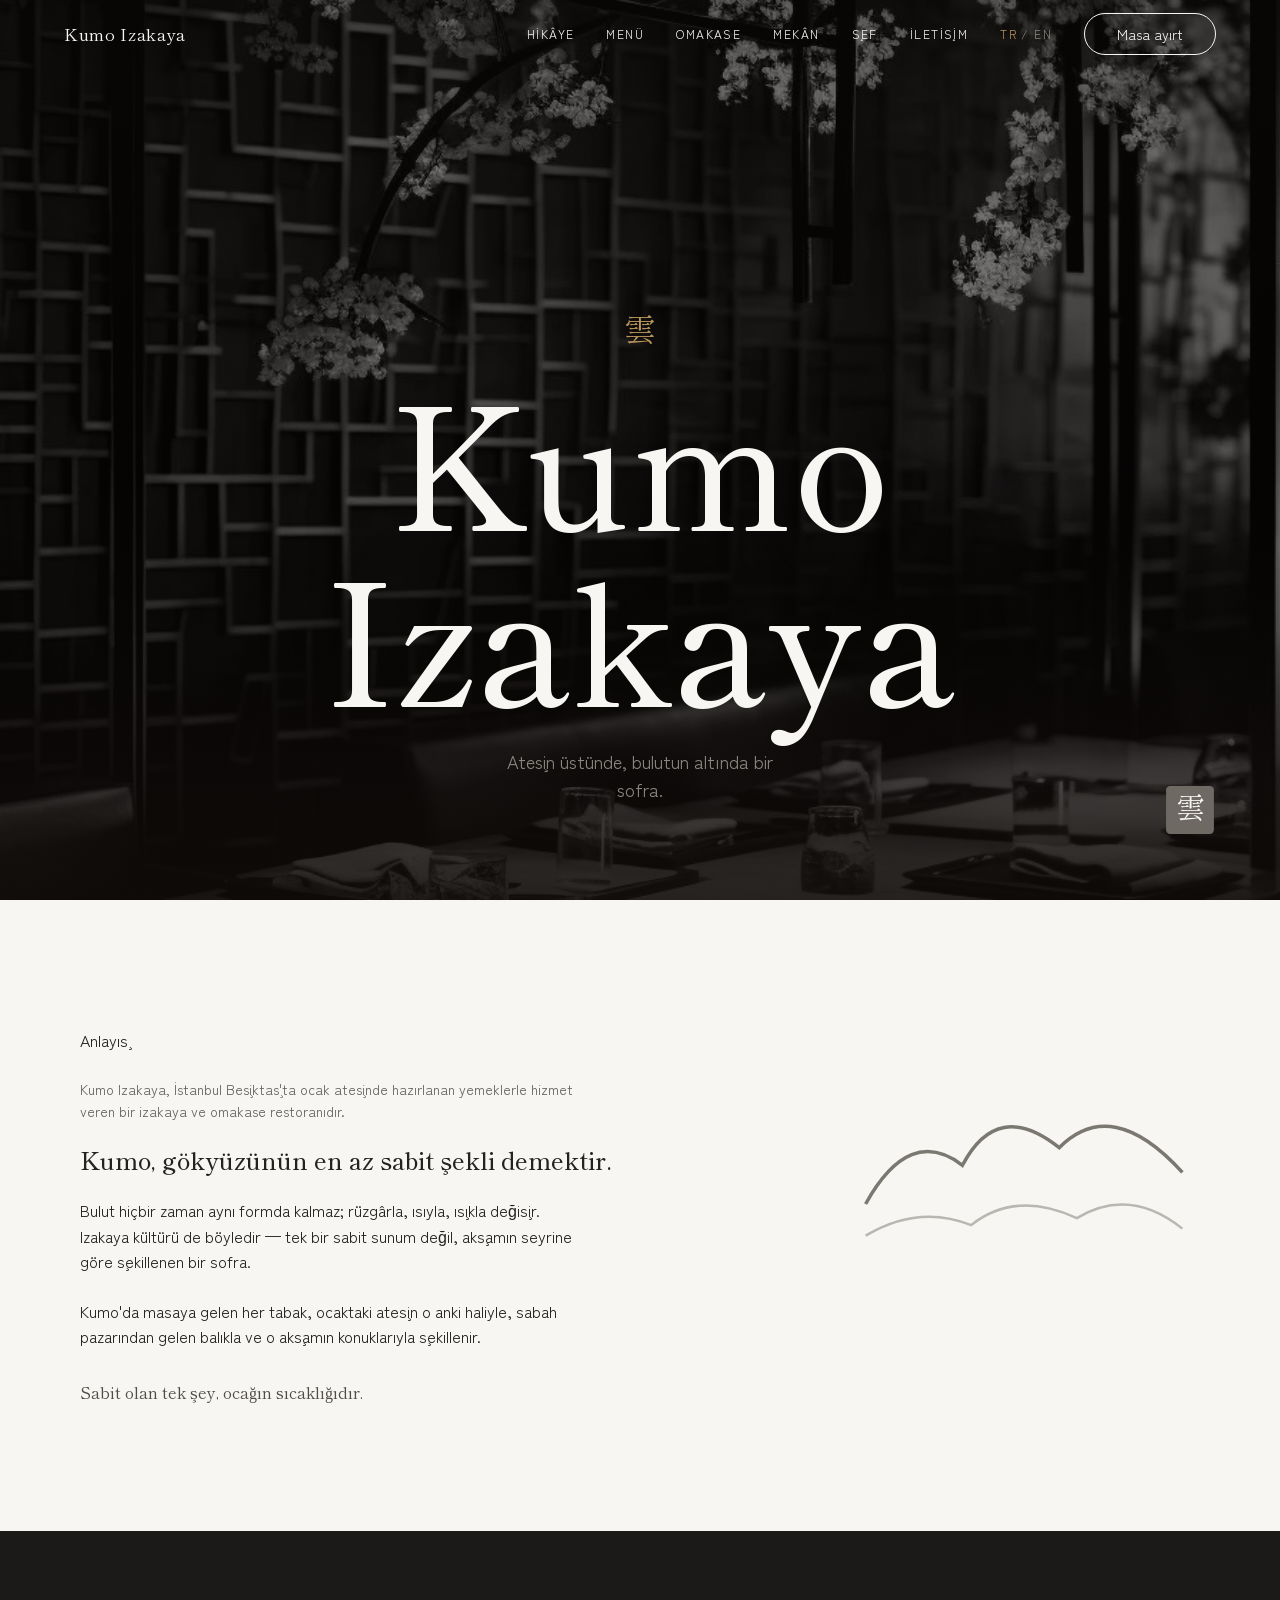
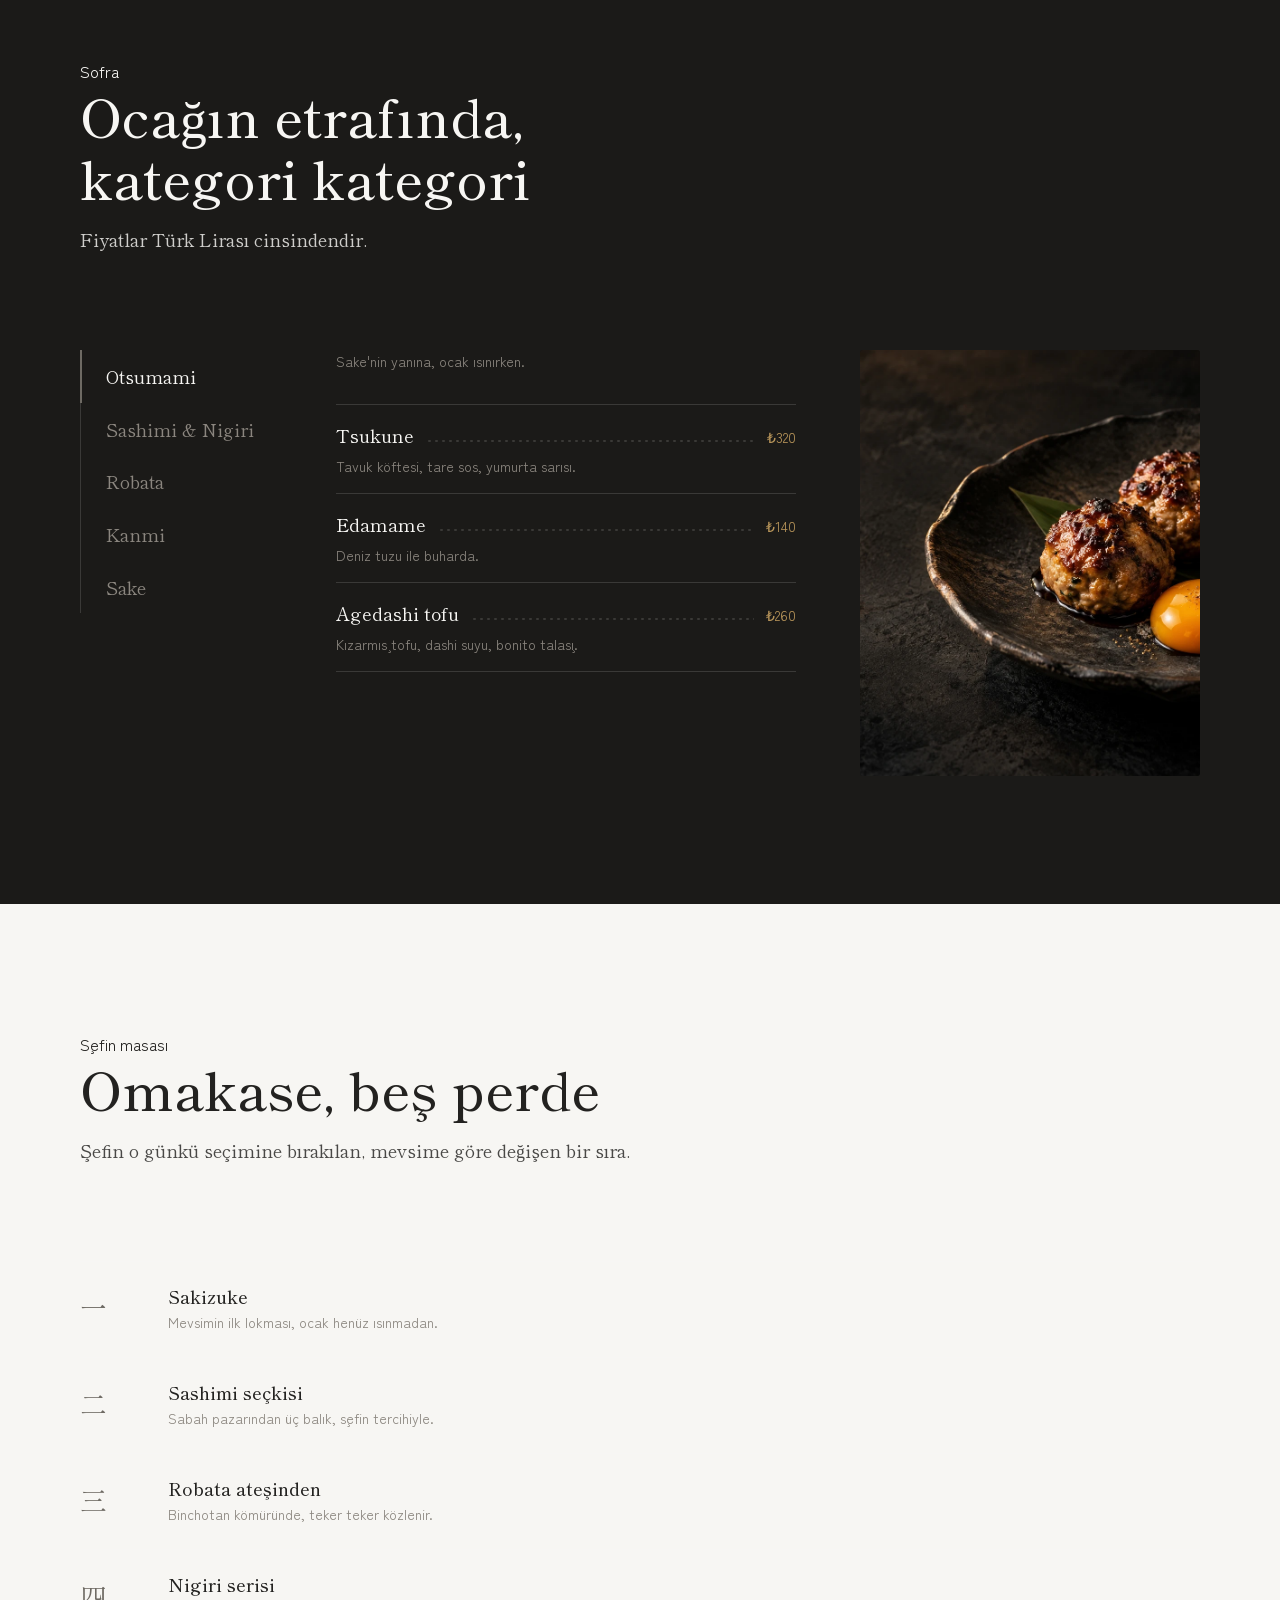
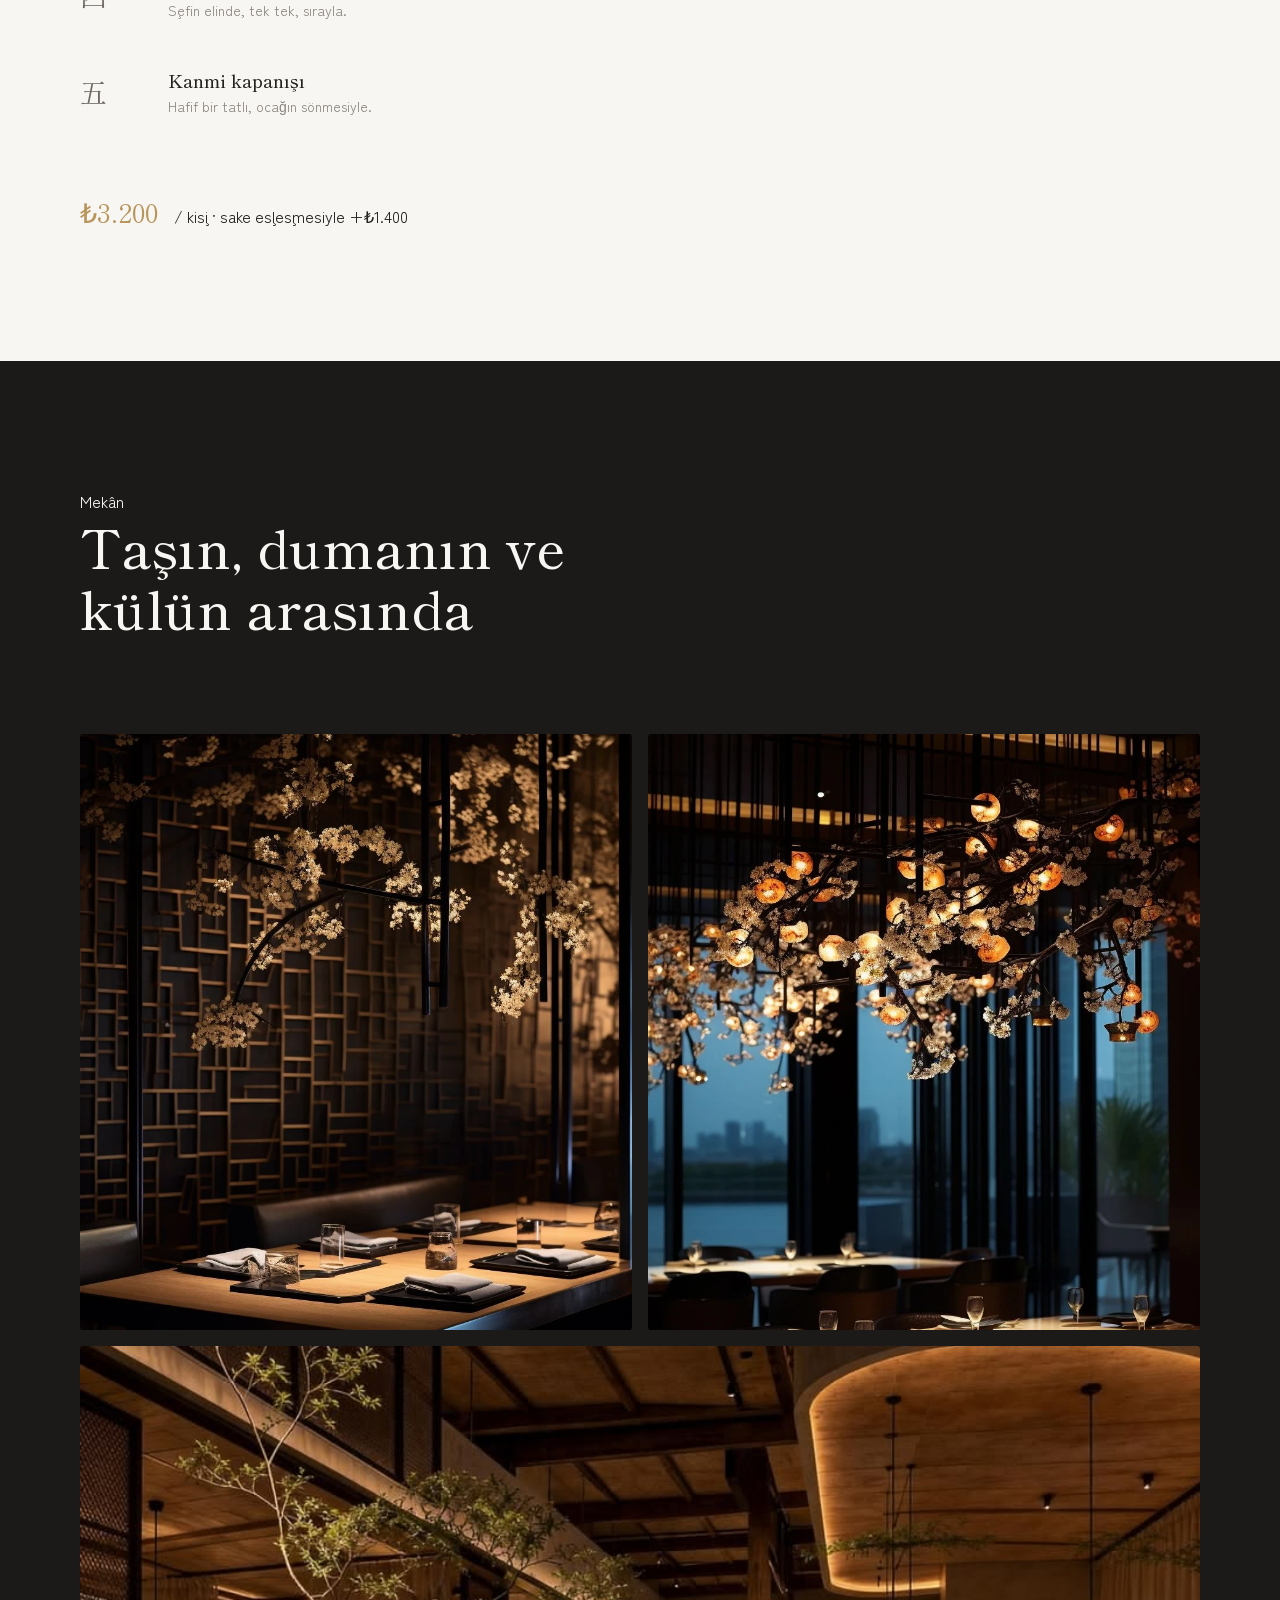
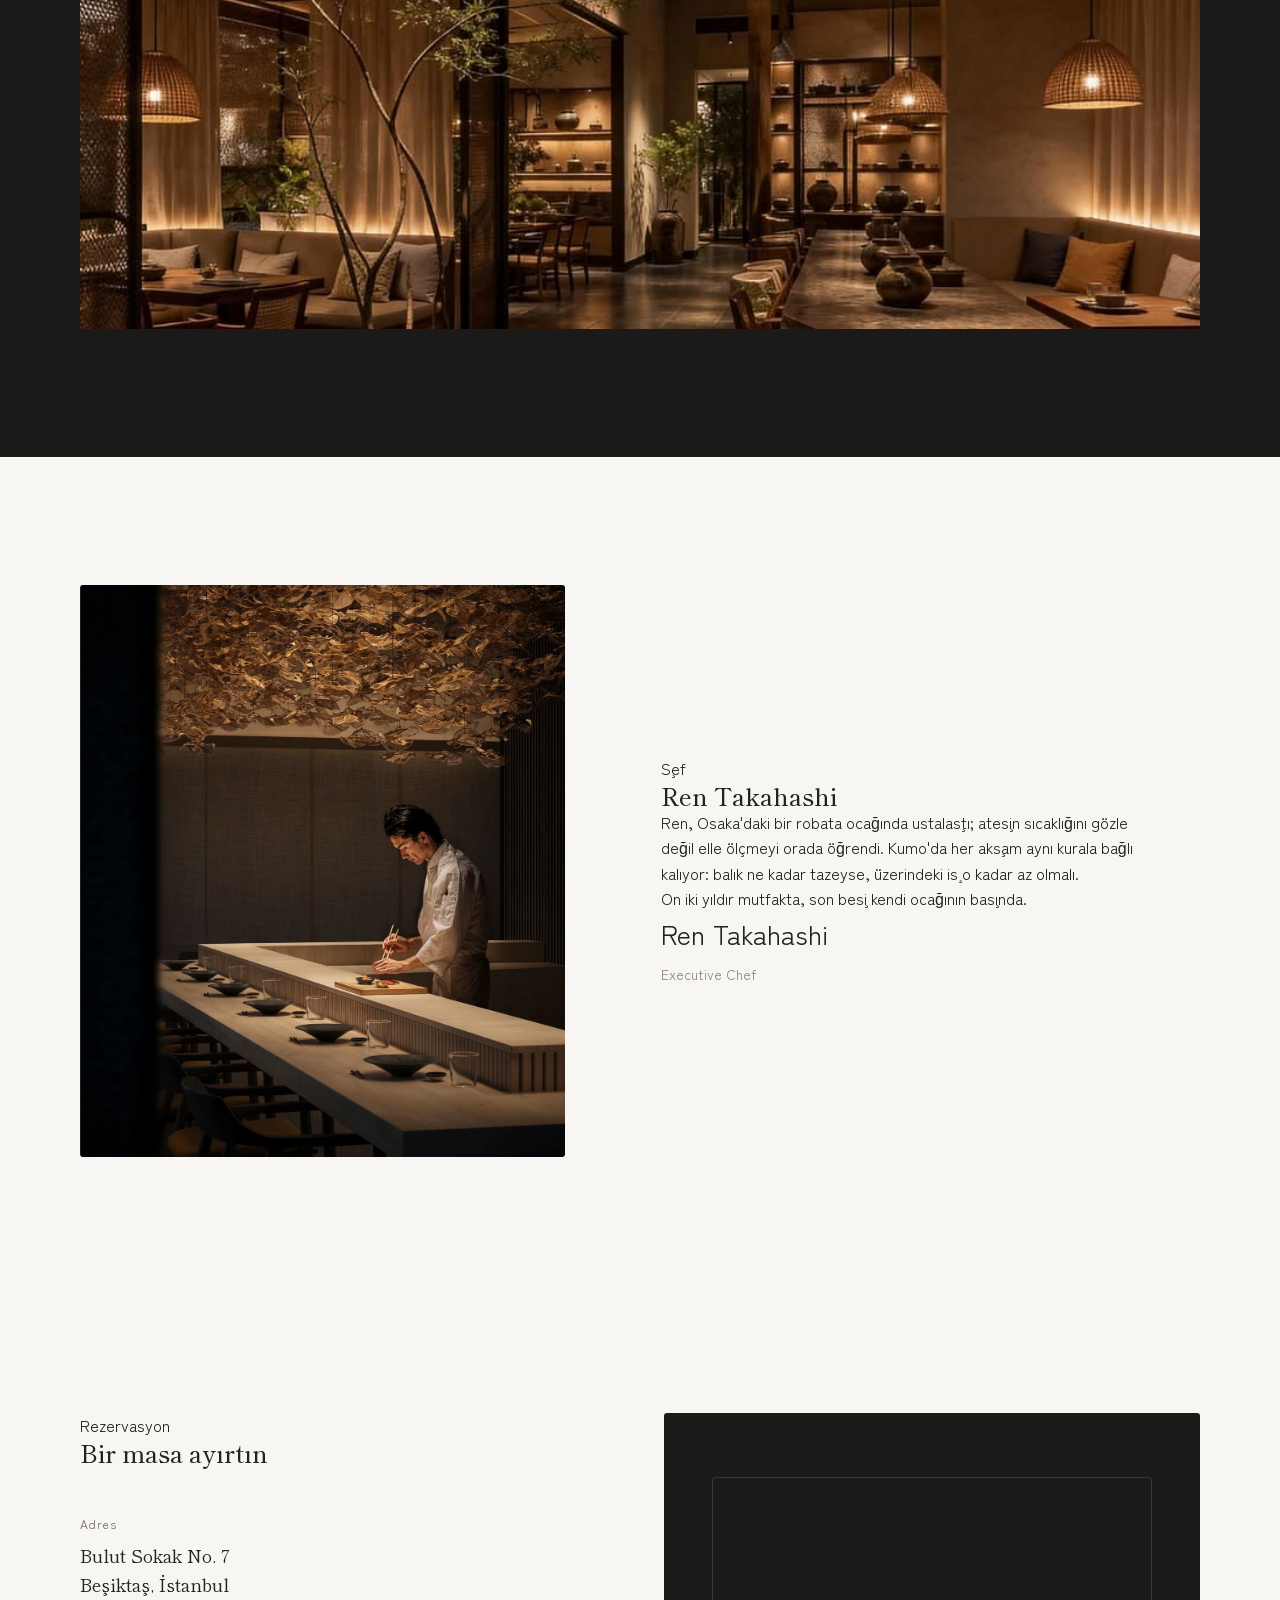
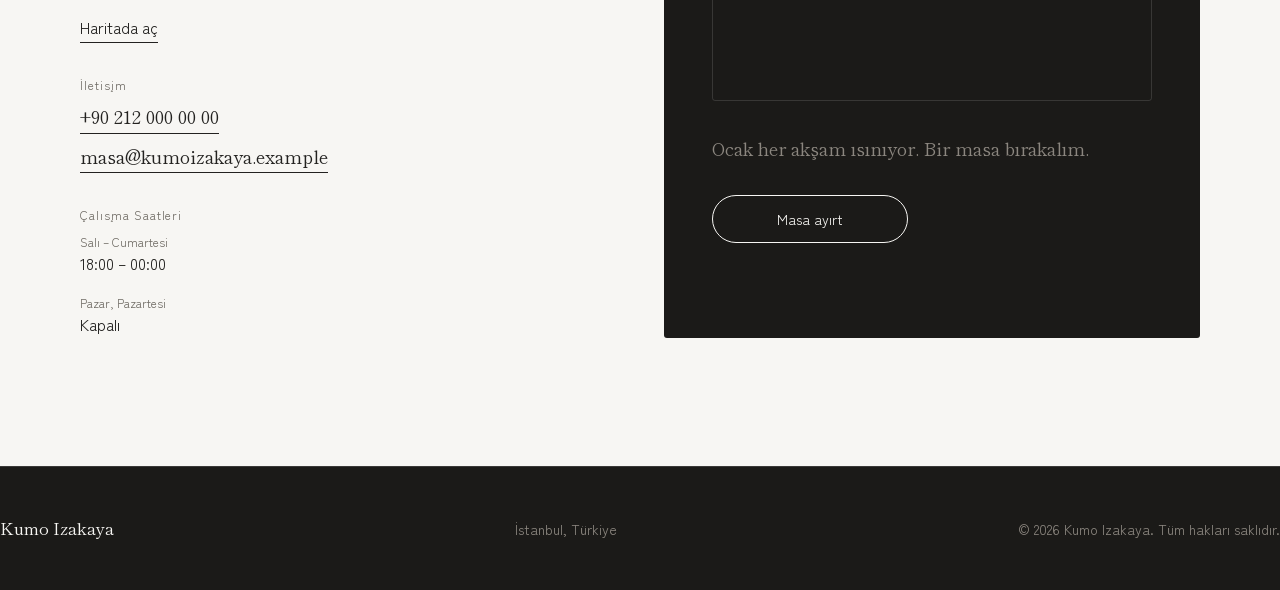
==== index.html @ 530279e3 "Initial commit: Kumo Izakaya one-page site Static HTML/CSS/JS restaurant site with TR/EN i18n, anima" ====
<!DOCTYPE html>
<html lang="tr">
<head>
<meta charset="utf-8">
<meta name="viewport" content="width=device-width, initial-scale=1">
<title data-i18n="meta-title">Kumo Izakaya — Beşiktaş'ta İzakaya ve Omakase</title>
<meta name="description" data-i18n-content="meta-desc" content="Kumo Izakaya, İstanbul Beşiktaş'ta ocak ateşi ve mevsimin balığı üzerine kurulu bir izakaya. Omakase, robata ve sake eşleşmeleri — masanızı ayırtın.">
<!-- PLACEHOLDER: gerçek alan adı belli olunca bu canonical linki ve aşağıdaki og:url'ü güncelleyin -->
<link rel="canonical" href="https://kumoizakaya.com/">

<link rel="icon" href="favicon.ico" sizes="any">
<link rel="icon" href="assets/icons/favicon-32.png" type="image/png" sizes="32x32">
<link rel="icon" href="assets/icons/favicon-16.png" type="image/png" sizes="16x16">
<link rel="apple-touch-icon" href="assets/icons/apple-touch-icon.png">
<link rel="icon" href="assets/icons/icon-512.png" type="image/png" sizes="512x512">

<meta property="og:type" content="restaurant.restaurant">
<meta property="og:site_name" content="Kumo Izakaya">
<meta property="og:title" data-i18n-content="meta-title" content="Kumo Izakaya — Beşiktaş'ta İzakaya ve Omakase">
<meta property="og:description" data-i18n-content="meta-desc" content="Kumo Izakaya, İstanbul Beşiktaş'ta ocak ateşi ve mevsimin balığı üzerine kurulu bir izakaya. Omakase, robata ve sake eşleşmeleri — masanızı ayırtın.">
<!-- PLACEHOLDER: gerçek alan adı belli olunca güncelleyin -->
<meta property="og:url" content="https://kumoizakaya.com/">
<meta property="og:image" content="https://kumoizakaya.com/assets/icons/og-image.jpg">
<meta property="og:image:width" content="1200">
<meta property="og:image:height" content="630">
<meta property="og:locale" content="tr_TR">
<meta name="twitter:card" content="summary_large_image">
<meta name="twitter:title" data-i18n-content="meta-title" content="Kumo Izakaya — Beşiktaş'ta İzakaya ve Omakase">
<meta name="twitter:description" data-i18n-content="meta-desc" content="Kumo Izakaya, İstanbul Beşiktaş'ta ocak ateşi ve mevsimin balığı üzerine kurulu bir izakaya. Omakase, robata ve sake eşleşmeleri — masanızı ayırtın.">
<meta name="twitter:image" content="https://kumoizakaya.com/assets/icons/og-image.jpg">

<script>
  document.documentElement.classList.add('js');
</script>

<link rel="preconnect" href="https://fonts.googleapis.com">
<link rel="preconnect" href="https://fonts.gstatic.com" crossorigin>
<link href="https://fonts.googleapis.com/css2?family=Shippori+Mincho:wght@400;500;600&family=Zen+Kaku+Gothic+New:wght@300;400;500&display=swap" rel="stylesheet">

<link rel="stylesheet" href="css/tokens.css">
<link rel="stylesheet" href="css/base.css">
<link rel="stylesheet" href="css/layout.css">
<link rel="stylesheet" href="css/components.css">

<!-- Yapısal veri (JSON-LD). Yorum/derecelendirme şeması eklenmedi: sitede
     yorum bölümü yok. Placeholder içerik: telefon, e-posta, adres ve fiyatlar
     tasarım önizlemesi amaçlıdır — gerçek bilgilerle güncellenmeli. -->
<script type="application/ld+json">
{
  "@context": "https://schema.org",
  "@graph": [
    {
      "@type": "Restaurant",
      "@id": "https://kumoizakaya.com/#restaurant",
      "name": "Kumo Izakaya",
      "image": "https://kumoizakaya.com/assets/icons/og-image.jpg",
      "url": "https://kumoizakaya.com/",
      "telephone": "+90-212-000-00-00",
      "email": "masa@kumoizakaya.example",
      "servesCuisine": ["Japanese", "Izakaya", "Omakase"],
      "priceRange": "₺₺₺",
      "acceptsReservations": true,
      "address": {
        "@type": "PostalAddress",
        "streetAddress": "Bulut Sokak No. 7",
        "addressLocality": "Beşiktaş",
        "addressRegion": "İstanbul",
        "addressCountry": "TR"
      },
      "openingHoursSpecification": [
        {
          "@type": "OpeningHoursSpecification",
          "dayOfWeek": ["Tuesday", "Wednesday", "Thursday", "Friday", "Saturday"],
          "opens": "18:00",
          "closes": "23:59"
        }
      ],
      "employee": {
        "@type": "Person",
        "name": "Ren Takahashi",
        "jobTitle": "Executive Chef"
      },
      "hasMenu": { "@id": "https://kumoizakaya.com/#menu" }
    },
    {
      "@type": "Menu",
      "@id": "https://kumoizakaya.com/#menu",
      "name": "Kumo Izakaya Menüsü",
      "inLanguage": "tr",
      "hasMenuSection": [
        {
          "@type": "MenuSection",
          "name": "Otsumami",
          "description": "Sake'nin yanına, ocak ısınırken.",
          "hasMenuItem": [
            { "@type": "MenuItem", "name": "Tsukune", "description": "Tavuk köftesi, tare sos, yumurta sarısı.", "offers": { "@type": "Offer", "price": "320", "priceCurrency": "TRY" } },
            { "@type": "MenuItem", "name": "Edamame", "description": "Deniz tuzu ile buharda.", "offers": { "@type": "Offer", "price": "140", "priceCurrency": "TRY" } },
            { "@type": "MenuItem", "name": "Agedashi tofu", "description": "Kızarmış tofu, dashi suyu, bonito talaşı.", "offers": { "@type": "Offer", "price": "260", "priceCurrency": "TRY" } }
          ]
        },
        {
          "@type": "MenuSection",
          "name": "Sashimi & Nigiri",
          "description": "Günün balığı, sabah pazarından.",
          "hasMenuItem": [
            { "@type": "MenuItem", "name": "Otoro nigiri (2 adet)", "description": "Ton balığının en yağlı kısmı, el yapımı.", "offers": { "@type": "Offer", "price": "780", "priceCurrency": "TRY" } },
            { "@type": "MenuItem", "name": "Hamachi sashimi", "description": "Yemyeşil zencefil ve shiso ile.", "offers": { "@type": "Offer", "price": "520", "priceCurrency": "TRY" } },
            { "@type": "MenuItem", "name": "Uni gunkan", "description": "Deniz kestanesi, nori, sushi pirinci.", "offers": { "@type": "Offer", "price": "640", "priceCurrency": "TRY" } }
          ]
        },
        {
          "@type": "MenuSection",
          "name": "Robata",
          "description": "Binchotan kömüründe, doğrudan ateşin üstünde.",
          "hasMenuItem": [
            { "@type": "MenuItem", "name": "Wagyu kushiyaki", "description": "Şiş üzerinde, kaba deniz tuzu ile.", "offers": { "@type": "Offer", "price": "980", "priceCurrency": "TRY" } },
            { "@type": "MenuItem", "name": "Tütsülenmiş unagi", "description": "Tatlı soya glazürü, sansho biberi.", "offers": { "@type": "Offer", "price": "620", "priceCurrency": "TRY" } },
            { "@type": "MenuItem", "name": "Közlenmiş patlıcan", "description": "Miso sos, susam.", "offers": { "@type": "Offer", "price": "240", "priceCurrency": "TRY" } }
          ]
        },
        {
          "@type": "MenuSection",
          "name": "Kanmi",
          "description": "Ocağın sonunda, hafif bir kapanış.",
          "hasMenuItem": [
            { "@type": "MenuItem", "name": "Matcha tiramisu", "description": "Mascarpone, matcha, kakao.", "offers": { "@type": "Offer", "price": "260", "priceCurrency": "TRY" } },
            { "@type": "MenuItem", "name": "Kinako dondurma", "description": "Kavrulmuş soya unu, kara pekmez.", "offers": { "@type": "Offer", "price": "180", "priceCurrency": "TRY" } }
          ]
        },
        {
          "@type": "MenuSection",
          "name": "Sake",
          "description": "Sommelier eşliğinde, tabağa göre.",
          "hasMenuItem": [
            { "@type": "MenuItem", "name": "Junmai Daiginjo (kadeh)", "description": "Yumuşak, meyvemsi, soğuk servis.", "offers": { "@type": "Offer", "price": "450", "priceCurrency": "TRY" } },
            { "@type": "MenuItem", "name": "Sommelier seçimi (3 kadeh)", "description": "Akşamın menüsüne göre eşleştirilir.", "offers": { "@type": "Offer", "price": "980", "priceCurrency": "TRY" } }
          ]
        },
        {
          "@type": "MenuSection",
          "name": "Omakase",
          "description": "Şefin o günkü seçimine bırakılan, beş perdelik bir sıra: Sakizuke, sashimi seçkisi, robata ateşinden, nigiri serisi, kanmi kapanışı.",
          "hasMenuItem": [
            { "@type": "MenuItem", "name": "Omakase (5 perde)", "description": "Sake eşleşmesiyle +₺1.400.", "offers": { "@type": "Offer", "price": "3200", "priceCurrency": "TRY" } }
          ]
        }
      ]
    }
  ]
}
</script>
</head>
<body>

<a class="skip-link" href="#main" data-i18n="skip-link">İçeriğe geç</a>

<header class="topbar" id="topbar">
  <a class="topbar__mark" href="#top">Kumo Izakaya</a>

  <button class="nav-toggle" type="button" id="nav-toggle" aria-expanded="false" aria-controls="topbar-nav" aria-label="Menüyü aç">
    <span class="nav-toggle__bars" aria-hidden="true"></span>
  </button>

  <nav class="topbar__nav" id="topbar-nav">
    <a class="topbar__link" href="#hikaye" data-i18n="nav-story">Hikâye</a>
    <a class="topbar__link" href="#menu" data-i18n="nav-menu">Menü</a>
    <a class="topbar__link" href="#omakase" data-i18n="nav-omakase">Omakase</a>
    <a class="topbar__link" href="#mekan" data-i18n="nav-venue">Mekân</a>
    <a class="topbar__link" href="#sef" data-i18n="nav-chef">Şef</a>
    <a class="topbar__link" href="#rezervasyon" data-i18n="nav-contact">İletişim</a>
    <div class="lang-switch" role="group" aria-label="Dil seçimi">
      <button type="button" data-lang="tr" aria-pressed="true">TR</button>
      <span aria-hidden="true">/</span>
      <button type="button" data-lang="en" aria-pressed="false">EN</button>
    </div>
    <button class="btn-pill" type="button" data-open-reserve data-i18n="nav-reserve">Masa ayırt</button>
  </nav>
</header>

<main id="main">

  <!-- ============================== HERO ============================== -->
  <section class="hero" id="top" aria-label="Kumo Izakaya" data-ground="dark">
    <div class="hero__photo" role="img" aria-label="" data-i18n-aria-label="hero-photo-alt"></div>
    <div class="hero__scrim" aria-hidden="true"></div>
    <div class="hero__content">
      <div class="hero__kanji" aria-hidden="true">雲</div>
      <h1 class="wordmark">Kumo Izakaya</h1>
      <p class="hero__sub" data-i18n="hero-sub">Ateşin üstünde, bulutun altında bir sofra.</p>
    </div>
    <div class="hero__seal" aria-hidden="true">
      <svg viewBox="0 0 100 100">
        <rect x="4" y="4" width="92" height="92" rx="8" fill="currentColor"/>
        <text x="50" y="68" text-anchor="middle" font-family="'Shippori Mincho', serif" font-size="56" fill="#F7F6F3">雲</text>
      </svg>
    </div>
  </section>

  <!-- ============================== HİKÂYE ============================== -->
  <section class="section section--washi" id="hikaye" aria-labelledby="story-h" data-ground="light">
    <div class="wrap story">
      <div class="story__text reveal">
        <span class="eyebrow" data-i18n="story-eyebrow">Anlayış</span>
        <p data-i18n="story-intro" style="font-family:var(--font-body);font-size:var(--step-small);opacity:.7">Kumo Izakaya, İstanbul Beşiktaş'ta ocak ateşinde hazırlanan yemeklerle hizmet veren bir izakaya ve omakase restoranıdır.</p>
        <h2 id="story-h" class="section__head" style="margin-bottom:0" data-i18n="story-h">Kumo, gökyüzünün en az sabit şekli demektir.</h2>
        <p data-i18n="story-p1">Bulut hiçbir zaman aynı formda kalmaz; rüzgârla, ısıyla, ışıkla değişir. Izakaya kültürü de böyledir — tek bir sabit sunum değil, akşamın seyrine göre şekillenen bir sofra.</p>
        <p data-i18n="story-p2">Kumo'da masaya gelen her tabak, ocaktaki ateşin o anki haliyle, sabah pazarından gelen balıkla ve o akşamın konuklarıyla şekillenir.</p>
        <p class="pull-line" data-i18n="story-pull">Sabit olan tek şey, ocağın sıcaklığıdır.</p>
      </div>
      <div class="story__motif reveal" aria-hidden="true">
        <svg viewBox="0 0 200 140">
          <path d="M10 100 Q35 55 65 78 Q85 40 120 68 Q150 38 190 82" fill="none" stroke="currentColor" stroke-width="2"/>
          <path d="M10 118 Q40 100 70 112 Q95 92 130 108 Q160 90 190 114" fill="none" stroke="currentColor" stroke-width="1.4" opacity=".5"/>
        </svg>
      </div>
    </div>
  </section>

  <!-- ============================== MENÜ ============================== -->
  <section class="section section--sumi" id="menu" aria-labelledby="menu-h" data-ground="dark">
    <div class="wrap">
      <div class="section__head reveal">
        <span class="eyebrow" data-i18n="menu-eyebrow">Sofra</span>
        <h2 id="menu-h" data-i18n="menu-h">Ocağın etrafında, kategori kategori</h2>
        <p data-i18n="menu-sub">Fiyatlar Türk Lirası cinsindendir.</p>
      </div>

      <div class="menu">
        <div class="menu-tabs" role="tablist" aria-orientation="vertical" aria-label="Menü kategorileri" id="menu-tablist">
          <button class="menu-tab" role="tab" id="tab-otsumami" aria-controls="panel-otsumami" aria-selected="true" data-i18n="cat-otsumami">Otsumami</button>
          <button class="menu-tab" role="tab" id="tab-sashimi" aria-controls="panel-sashimi" aria-selected="false" tabindex="-1" data-i18n="cat-sashimi">Sashimi &amp; Nigiri</button>
          <button class="menu-tab" role="tab" id="tab-robata" aria-controls="panel-robata" aria-selected="false" tabindex="-1" data-i18n="cat-robata">Robata</button>
          <button class="menu-tab" role="tab" id="tab-kanmi" aria-controls="panel-kanmi" aria-selected="false" tabindex="-1" data-i18n="cat-kanmi">Kanmi</button>
          <button class="menu-tab" role="tab" id="tab-sake" aria-controls="panel-sake" aria-selected="false" tabindex="-1" data-i18n="cat-sake">Sake</button>
        </div>

        <div class="menu-panels">
          <div class="menu-panel" data-active role="tabpanel" id="panel-otsumami" aria-labelledby="tab-otsumami" data-photo="otsumami">
            <p class="menu-panel__desc" data-i18n="cat-otsumami-desc">Sake'nin yanına, ocak ısınırken.</p>
            <ul class="dish-list">
              <li class="dish">
                <div class="dish__row"><span class="dish__name" data-i18n="dish-tsukune">Tsukune</span><span class="dish__leader" aria-hidden="true"></span><span class="dish__price">₺320</span></div>
                <p class="dish__desc" data-i18n="dish-tsukune-desc">Tavuk köftesi, tare sos, yumurta sarısı.</p>
              </li>
              <li class="dish">
                <div class="dish__row"><span class="dish__name" data-i18n="dish-edamame">Edamame</span><span class="dish__leader" aria-hidden="true"></span><span class="dish__price">₺140</span></div>
                <p class="dish__desc" data-i18n="dish-edamame-desc">Deniz tuzu ile buharda.</p>
              </li>
              <li class="dish">
                <div class="dish__row"><span class="dish__name" data-i18n="dish-agedashi">Agedashi tofu</span><span class="dish__leader" aria-hidden="true"></span><span class="dish__price">₺260</span></div>
                <p class="dish__desc" data-i18n="dish-agedashi-desc">Kızarmış tofu, dashi suyu, bonito talaşı.</p>
              </li>
            </ul>
          </div>

          <div class="menu-panel" role="tabpanel" id="panel-sashimi" aria-labelledby="tab-sashimi" hidden data-photo="sashimi">
            <p class="menu-panel__desc" data-i18n="cat-sashimi-desc">Günün balığı, sabah pazarından.</p>
            <ul class="dish-list">
              <li class="dish">
                <div class="dish__row"><span class="dish__name" data-i18n="dish-otoro">Otoro nigiri (2 adet)</span><span class="dish__leader" aria-hidden="true"></span><span class="dish__price">₺780</span></div>
                <p class="dish__desc" data-i18n="dish-otoro-desc">Ton balığının en yağlı kısmı, el yapımı.</p>
              </li>
              <li class="dish">
                <div class="dish__row"><span class="dish__name" data-i18n="dish-hamachi">Hamachi sashimi</span><span class="dish__leader" aria-hidden="true"></span><span class="dish__price">₺520</span></div>
                <p class="dish__desc" data-i18n="dish-hamachi-desc">Yemyeşil zencefil ve shiso ile.</p>
              </li>
              <li class="dish">
                <div class="dish__row"><span class="dish__name" data-i18n="dish-uni">Uni gunkan</span><span class="dish__leader" aria-hidden="true"></span><span class="dish__price">₺640</span></div>
                <p class="dish__desc" data-i18n="dish-uni-desc">Deniz kestanesi, nori, sushi pirinci.</p>
              </li>
            </ul>
          </div>

          <div class="menu-panel" role="tabpanel" id="panel-robata" aria-labelledby="tab-robata" hidden data-photo="robata">
            <p class="menu-panel__desc" data-i18n="cat-robata-desc">Binchotan kömüründe, doğrudan ateşin üstünde.</p>
            <ul class="dish-list">
              <li class="dish">
                <div class="dish__row"><span class="dish__name" data-i18n="dish-wagyu">Wagyu kushiyaki</span><span class="dish__leader" aria-hidden="true"></span><span class="dish__price">₺980</span></div>
                <p class="dish__desc" data-i18n="dish-wagyu-desc">Şiş üzerinde, kaba deniz tuzu ile.</p>
              </li>
              <li class="dish">
                <div class="dish__row"><span class="dish__name" data-i18n="dish-unagi">Tütsülenmiş unagi</span><span class="dish__leader" aria-hidden="true"></span><span class="dish__price">₺620</span></div>
                <p class="dish__desc" data-i18n="dish-unagi-desc">Tatlı soya glazürü, sansho biberi.</p>
              </li>
              <li class="dish">
                <div class="dish__row"><span class="dish__name" data-i18n="dish-nasu">Közlenmiş patlıcan</span><span class="dish__leader" aria-hidden="true"></span><span class="dish__price">₺240</span></div>
                <p class="dish__desc" data-i18n="dish-nasu-desc">Miso sos, susam.</p>
              </li>
            </ul>
          </div>

          <div class="menu-panel" role="tabpanel" id="panel-kanmi" aria-labelledby="tab-kanmi" hidden data-photo="kanmi">
            <p class="menu-panel__desc" data-i18n="cat-kanmi-desc">Ocağın sonunda, hafif bir kapanış.</p>
            <ul class="dish-list">
              <li class="dish">
                <div class="dish__row"><span class="dish__name" data-i18n="dish-matcha">Matcha tiramisu</span><span class="dish__leader" aria-hidden="true"></span><span class="dish__price">₺260</span></div>
                <p class="dish__desc" data-i18n="dish-matcha-desc">Mascarpone, matcha, kakao.</p>
              </li>
              <li class="dish">
                <div class="dish__row"><span class="dish__name" data-i18n="dish-kinako">Kinako dondurma</span><span class="dish__leader" aria-hidden="true"></span><span class="dish__price">₺180</span></div>
                <p class="dish__desc" data-i18n="dish-kinako-desc">Kavrulmuş soya unu, kara pekmez.</p>
              </li>
            </ul>
          </div>

          <div class="menu-panel" role="tabpanel" id="panel-sake" aria-labelledby="tab-sake" hidden data-photo="sake">
            <p class="menu-panel__desc" data-i18n="cat-sake-desc">Sommelier eşliğinde, tabağa göre.</p>
            <ul class="dish-list">
              <li class="dish">
                <div class="dish__row"><span class="dish__name" data-i18n="dish-junmai">Junmai Daiginjo (kadeh)</span><span class="dish__leader" aria-hidden="true"></span><span class="dish__price">₺450</span></div>
                <p class="dish__desc" data-i18n="dish-junmai-desc">Yumuşak, meyvemsi, soğuk servis.</p>
              </li>
              <li class="dish">
                <div class="dish__row"><span class="dish__name" data-i18n="dish-tasting">Sommelier seçimi (3 kadeh)</span><span class="dish__leader" aria-hidden="true"></span><span class="dish__price">₺980</span></div>
                <p class="dish__desc" data-i18n="dish-tasting-desc">Akşamın menüsüne göre eşleştirilir.</p>
              </li>
            </ul>
          </div>
        </div>

        <div class="menu-photo">
          <div class="menu-photo__img" data-active data-photo="otsumami" role="img" aria-hidden="false" data-i18n-aria-label="menu-photo-otsumami-alt" style="background-image:var(--img-dish-otsumami)"></div>
          <div class="menu-photo__img" data-photo="sashimi" role="img" aria-hidden="true" data-i18n-aria-label="menu-photo-sashimi-alt" style="background-image:var(--img-dish-sashimi)"></div>
          <div class="menu-photo__img" data-photo="robata" role="img" aria-hidden="true" data-i18n-aria-label="menu-photo-robata-alt" style="background-image:var(--img-dish-robata)"></div>
          <div class="menu-photo__img" data-photo="kanmi" role="img" aria-hidden="true" data-i18n-aria-label="menu-photo-kanmi-alt" style="background-image:var(--img-dish-kanmi)"></div>
          <div class="menu-photo__img" data-photo="sake" role="img" aria-hidden="true" data-i18n-aria-label="menu-photo-sake-alt" style="background-image:var(--img-dish-sake);background-position:center 35%"></div>
        </div>
      </div>
    </div>
  </section>

  <!-- ============================== OMAKASE ============================== -->
  <section class="section section--washi" id="omakase" aria-labelledby="omakase-h" data-ground="light">
    <div class="wrap">
      <div class="section__head reveal">
        <span class="eyebrow" data-i18n="omakase-eyebrow">Şefin masası</span>
        <h2 id="omakase-h" data-i18n="omakase-h">Omakase, beş perde</h2>
        <p data-i18n="omakase-sub">Şefin o günkü seçimine bırakılan, mevsime göre değişen bir sıra.</p>
      </div>
      <ol class="kaiseki">
        <li class="kaiseki-step reveal">
          <span class="kaiseki-step__num" aria-hidden="true">一</span>
          <div>
            <h3 class="kaiseki-step__name" data-i18n="kaiseki-1-name">Sakizuke</h3>
            <p class="kaiseki-step__desc" data-i18n="kaiseki-1-desc">Mevsimin ilk lokması, ocak henüz ısınmadan.</p>
          </div>
        </li>
        <li class="kaiseki-step reveal">
          <span class="kaiseki-step__num" aria-hidden="true">二</span>
          <div>
            <h3 class="kaiseki-step__name" data-i18n="kaiseki-2-name">Sashimi seçkisi</h3>
            <p class="kaiseki-step__desc" data-i18n="kaiseki-2-desc">Sabah pazarından üç balık, şefin tercihiyle.</p>
          </div>
        </li>
        <li class="kaiseki-step reveal">
          <span class="kaiseki-step__num" aria-hidden="true">三</span>
          <div>
            <h3 class="kaiseki-step__name" data-i18n="kaiseki-3-name">Robata ateşinden</h3>
            <p class="kaiseki-step__desc" data-i18n="kaiseki-3-desc">Binchotan kömüründe, teker teker közlenir.</p>
          </div>
        </li>
        <li class="kaiseki-step reveal">
          <span class="kaiseki-step__num" aria-hidden="true">四</span>
          <div>
            <h3 class="kaiseki-step__name" data-i18n="kaiseki-4-name">Nigiri serisi</h3>
            <p class="kaiseki-step__desc" data-i18n="kaiseki-4-desc">Şefin elinde, tek tek, sırayla.</p>
          </div>
        </li>
        <li class="kaiseki-step reveal">
          <span class="kaiseki-step__num" aria-hidden="true">五</span>
          <div>
            <h3 class="kaiseki-step__name" data-i18n="kaiseki-5-name">Kanmi kapanışı</h3>
            <p class="kaiseki-step__desc" data-i18n="kaiseki-5-desc">Hafif bir tatlı, ocağın sönmesiyle.</p>
          </div>
        </li>
      </ol>
      <div class="omakase__price">
        <span class="omakase__price-value">₺3.200</span>
        <span data-i18n="omakase-price-note">/ kişi · sake eşleşmesiyle +₺1.400</span>
      </div>
    </div>
  </section>

  <!-- ============================== MEKÂN ============================== -->
  <section class="section section--sumi" id="mekan" aria-labelledby="venue-h" data-ground="dark">
    <div class="wrap">
      <div class="section__head reveal">
        <span class="eyebrow" data-i18n="venue-eyebrow">Mekân</span>
        <h2 id="venue-h" data-i18n="venue-h">Taşın, dumanın ve külün arasında</h2>
      </div>
      <div class="venue">
        <div class="media venue__item--hall reveal" role="img" data-i18n-aria-label="venue-hall-alt" style="background-image:var(--img-hall);background-position:center 30%"></div>
        <div class="media venue__item--corridor reveal" role="img" data-i18n-aria-label="venue-corridor-alt" style="background-image:var(--img-corridor);background-position:center 25%"></div>
        <div class="media venue__item--private reveal" role="img" data-i18n-aria-label="venue-private-alt" style="background-image:var(--img-private);background-position:center 40%"></div>
      </div>
    </div>
  </section>

  <!-- ============================== ŞEF ============================== -->
  <section class="section section--washi" id="sef" aria-labelledby="chef-h" data-ground="light">
    <div class="wrap chef">
      <div class="media chef__media reveal" role="img" data-i18n-aria-label="chef-photo-alt" style="background-image:var(--img-chef)"></div>
      <div class="reveal">
        <span class="eyebrow" data-i18n="chef-eyebrow">Şef</span>
        <h2 id="chef-h" class="section__head" style="margin-bottom:0" data-i18n="chef-name">Ren Takahashi</h2>
        <p data-i18n="chef-p1">Ren, Osaka'daki bir robata ocağında ustalaştı; ateşin sıcaklığını gözle değil elle ölçmeyi orada öğrendi. Kumo'da her akşam aynı kurala bağlı kalıyor: balık ne kadar tazeyse, üzerindeki iş o kadar az olmalı.</p>
        <p data-i18n="chef-p2">On iki yıldır mutfakta, son beşi kendi ocağının başında.</p>
        <span class="chef__name">Ren Takahashi<span class="chef__role" data-i18n="chef-role">Executive Chef</span></span>
      </div>
    </div>
  </section>

  <!-- ============================== REZERVASYON ============================== -->
  <section class="section section--washi" id="rezervasyon" aria-labelledby="reserve-h" data-ground="light">
    <div class="wrap reserve">
      <div class="reserve__info reveal">
        <span class="eyebrow" data-i18n="reserve-eyebrow">Rezervasyon</span>
        <h2 id="reserve-h" class="section__head" style="margin-bottom:var(--sp-7)" data-i18n="reserve-h">Bir masa ayırtın</h2>

        <div class="reserve__block">
          <span class="reserve__label" data-i18n="reserve-address-label">Adres</span>
          <p class="reserve__value" data-i18n="reserve-address-value">Bulut Sokak No. 7<br>Beşiktaş, İstanbul</p>
          <p style="margin-top:var(--sp-4)">
            <a class="text-link" href="https://maps.google.com/?q=Kumo+Izakaya+Istanbul" target="_blank" rel="noopener" data-i18n="reserve-map-link">Haritada aç</a>
          </p>
        </div>

        <div class="reserve__block">
          <span class="reserve__label" data-i18n="reserve-contact-label">İletişim</span>
          <p class="reserve__value">
            <a class="text-link" href="tel:+902120000000">+90 212 000 00 00</a><br>
            <a class="text-link" href="mailto:masa@kumoizakaya.example" style="margin-top:var(--sp-2);display:inline-block">masa@kumoizakaya.example</a>
          </p>
        </div>

        <div class="reserve__block">
          <span class="reserve__label" data-i18n="reserve-hours-label">Çalışma Saatleri</span>
          <dl>
            <dt data-i18n="reserve-hours-days1">Salı – Cumartesi</dt>
            <dd>18:00 – 00:00</dd>
            <dt data-i18n="reserve-hours-days2">Pazar, Pazartesi</dt>
            <dd data-i18n="reserve-hours-closed">Kapalı</dd>
          </dl>
        </div>
      </div>

      <div class="reserve__cta reveal">
        <iframe class="reserve__map" src="https://maps.google.com/maps?q=Bulut%20Sokak%20No.%207%2C%20Be%C5%9Fikta%C5%9F%2C%20%C4%B0stanbul&t=&z=15&ie=UTF8&iwloc=&output=embed" title="Kumo Izakaya harita" loading="lazy" referrerpolicy="no-referrer-when-downgrade"></iframe>
        <p data-i18n="reserve-cta-body">Ocak her akşam ısınıyor. Bir masa bırakalım.</p>
        <button class="btn-pill" type="button" data-open-reserve data-i18n="nav-reserve">Masa ayırt</button>
      </div>
    </div>
  </section>

</main>

<!-- ============================== REZERVASYON POPUP ============================== -->
<dialog class="reserve-dialog" id="reserve-dialog" aria-labelledby="reserve-dialog-h">
  <button class="reserve-dialog__close" type="button" data-close-reserve aria-label="Kapat" data-i18n-aria-label="dialog-close">&times;</button>
  <div class="reserve-dialog__inner">

    <div class="form-error-summary" id="form-error-summary" role="alert" tabindex="-1">
      <h3 id="form-error-title" data-i18n="form-error-title">Bir sorun var</h3>
      <ul id="form-error-list"></ul>
    </div>

    <form class="reserve-form" id="reserve-form" novalidate>
      <h2 id="reserve-dialog-h" data-i18n="reserve-h">Bir masa ayırtın</h2>

      <div class="field-row">
        <div class="field" id="field-date">
          <label for="r-date" data-i18n="form-date">Tarih</label>
          <input type="date" id="r-date" name="date" required aria-describedby="err-date">
          <p class="field__error" id="err-date" data-i18n="form-date-error">Lütfen bir tarih seçin.</p>
        </div>
        <div class="field" id="field-time">
          <label for="r-time" data-i18n="form-time">Saat</label>
          <select id="r-time" name="time" required aria-describedby="err-time">
            <option value="" disabled selected data-i18n="form-select">Seçin</option>
            <option>18:00</option>
            <option>18:30</option>
            <option>19:00</option>
            <option>19:30</option>
            <option>20:00</option>
            <option>21:00</option>
            <option>22:00</option>
          </select>
          <p class="field__error" id="err-time" data-i18n="form-time-error">Lütfen bir saat seçin.</p>
        </div>
      </div>

      <div class="field" id="field-party">
        <label for="r-party" data-i18n="form-party">Kişi sayısı</label>
        <select id="r-party" name="party" required aria-describedby="err-party">
          <option value="" disabled selected data-i18n="form-select">Seçin</option>
          <option data-i18n="form-guests-1">1 kişi</option>
          <option data-i18n="form-guests-2">2 kişi</option>
          <option data-i18n="form-guests-3">3 kişi</option>
          <option data-i18n="form-guests-4">4 kişi</option>
          <option data-i18n="form-guests-5">5 kişi</option>
          <option data-i18n="form-guests-6">6 kişi</option>
          <option data-i18n="form-guests-more">7 veya daha fazla (bizi arayın)</option>
        </select>
        <p class="field__error" id="err-party" data-i18n="form-party-error">Lütfen kişi sayısını seçin.</p>
      </div>

      <div class="field" id="field-name">
        <label for="r-name" data-i18n="form-name">Ad soyad</label>
        <input type="text" id="r-name" name="name" autocomplete="name" required aria-describedby="err-name">
        <p class="field__error" id="err-name" data-i18n="form-name-error">Lütfen adınızı girin.</p>
      </div>

      <div class="field" id="field-phone">
        <label for="r-phone" data-i18n="form-phone">Telefon</label>
        <input type="tel" id="r-phone" name="phone" autocomplete="tel" inputmode="tel" required aria-describedby="err-phone" placeholder="+90 5XX XXX XX XX">
        <p class="field__error" id="err-phone" data-i18n="form-phone-error">Lütfen bir telefon numarası girin.</p>
      </div>

      <div class="field" id="field-email">
        <label for="r-email"><span data-i18n="form-email">E-posta</span> <span data-i18n="form-optional">(opsiyonel)</span></label>
        <input type="email" id="r-email" name="email" autocomplete="email" aria-describedby="err-email">
        <p class="field__error" id="err-email" data-i18n="form-email-error">Lütfen geçerli bir e-posta girin.</p>
      </div>

      <div class="field-check">
        <input type="checkbox" id="r-private" name="private">
        <label for="r-private" data-i18n="form-private">Özel oda talep ediyorum</label>
      </div>

      <div class="field" id="field-note">
        <label for="r-note"><span data-i18n="form-note">Not</span> <span data-i18n="form-optional">(opsiyonel)</span></label>
        <textarea id="r-note" name="note" rows="3"></textarea>
      </div>

      <button class="reserve-form__submit" type="submit" data-i18n="form-submit">Talep gönder</button>
    </form>

    <div id="reserve-confirm" class="reserve-confirm" hidden>
      <div class="reserve-confirm__mark" aria-hidden="true">&#10003;</div>
      <h2 tabindex="-1" id="reserve-confirm-h" data-i18n="confirm-title">Talebiniz alındı</h2>
      <p style="margin-top:var(--sp-3)"><span data-i18n="confirm-body-1">Sizin için not aldık:</span> <strong id="reserve-confirm-details"></strong>. <span data-i18n="confirm-body-2">Ekibimiz sizi arayarak onaylayacak.</span></p>
      <p class="reserve-confirm__note" data-i18n="confirm-note">Bu bir tasarım önizlemesidir — hiçbir talep gerçekten gönderilmedi.</p>
    </div>
  </div>
</dialog>

<footer class="footer" data-ground="dark">
  <span class="footer__mark">Kumo Izakaya</span>
  <span data-i18n="footer-location">İstanbul, Türkiye</span>
  <span data-i18n="footer-copyright">© 2026 Kumo Izakaya. Tüm hakları saklıdır.</span>
</footer>

<script src="js/i18n.js" defer></script>
<script src="js/main.js" defer></script>
</body>
</html>
---- css/tokens.css ----
/* ==========================================================================
   KUMO IZAKAYA — Design tokens
   Single source of truth for color, type, spacing, and photography.
   Palette is ash and paper: spent charcoal, ash-grey, near-white — the two
   states of the same fire — with one warm ember-brass accent.
   ========================================================================== */

:root{
  /* ---- Color — ash and paper, the two states of the same fire ---- */
  --sumi:   #1B1A18;   /* spent charcoal — ground for dark sections */
  --sumi-deep: #121110;
  --washi:  #F7F6F3;   /* ash-white paper — ground for light sections */
  --washi-dim: #ECEAE5;
  --momiji: #6E6A63;   /* warm ash grey — structural fill (buttons, active states) */
  --momiji-deep: #4F4C46;
  --kin:    #B8955A;   /* ember brass — the single warm accent, used sparingly */
  --kin-dim: rgba(184,149,90,.5);
  --ash:    #8B867F;   /* secondary text — dark grounds only */
  --sumi-text: #232220; /* body text on washi */
  --rule-dark: rgba(247,246,243,.14);   /* hairline on sumi */
  --rule-light: rgba(35,34,32,.13);     /* hairline on washi */

  /* ---- Type families ----
     Shippori Mincho: headings, wordmark, dish names — a Japanese Mincho
     serif with matching kanji weight, not a generic Western display face.
     Zen Kaku Gothic New: body copy, labels, form fields. */
  --font-display: "Shippori Mincho", "Hiragino Mincho ProN", Georgia, serif;
  --font-body: "Zen Kaku Gothic New", "Hiragino Sans", "Helvetica Neue", Arial, sans-serif;

  /* ---- Type scale — 16px base, ratio 1.333 ---- */
  --wordmark: clamp(56px, 15vw, 168px);
  --step-display: clamp(2rem, 4.2vw, 3.35rem);
  --step-title:   clamp(1.375rem, 2.1vw, 1.75rem);
  --step-lead:    clamp(1.0625rem, 1.4vw, 1.25rem);
  --step-body:    1rem;
  --step-small:   .875rem;
  --step-label:   .75rem;

  --lh-tight: 1.15;
  --lh-wordmark: 1.05;
  --lh-body-serif: 1.7;
  --lh-body-sans: 1.6;
  --track-nav: .12em;
  --track-label: .08em;

  --measure: 62ch;

  /* ---- Spacing ---- */
  --sp-1: .25rem;
  --sp-2: .5rem;
  --sp-3: .75rem;
  --sp-4: 1rem;
  --sp-5: 1.5rem;
  --sp-6: 2rem;
  --sp-7: 3rem;
  --sp-8: 4rem;
  --sp-9: 6rem;
  --sp-10: 8rem;
  --sp-section: clamp(4.5rem, 10vw, 9rem);

  /* ---- Layout ---- */
  --maxw: 78rem;
  --gutter: clamp(1.25rem, 5vw, 4rem);
  --rail: 1px solid var(--rule-dark);
  --nav-h: 4.25rem;

  /* ---- Motion ---- */
  --ease: cubic-bezier(.16,1,.3,1);
  --dur-seal: 620ms;
  --dur-tab-out: 180ms;
  --dur-tab-in: 280ms;
  --dur-photo: 400ms;
  --dur-reveal: 700ms;
  --reveal-y: 28px;

  /* ---- Misc ---- */
  --radius-pill: 999px;
  --radius-sm: 3px;

  /* =========================================================================
     PHOTOGRAPHY — the only place any image reference lives.
     Swap one line per photo when new photography arrives; nothing else
     in the markup or component CSS needs to change.
     ========================================================================= */
  --ph-sumi: url("[data-uri]");

  /* One line each — replace with the real photo path when supplied. */
  --img-hero:      url("../assets/img/kumo-hero.webp");
  --img-chef:      url("../assets/img/kumo-chef.webp");
  --img-dish-otsumami: url("../assets/img/kumo-dish-otsumami.webp");
  --img-dish-robata:   url("../assets/img/kumo-dish-robata.webp");
  --img-dish-sashimi:  url("../assets/img/kumo-dish-sashimi.webp");
  --img-dish-kanmi:    url("../assets/img/kumo-dish-kanmi.webp");
  --img-dish-sake:     url("../assets/img/kumo-dish-sake.webp");
  --img-hall:      url("../assets/img/kumo-lounge.webp");
  --img-corridor:  url("../assets/img/kumo-terrace.webp");
  --img-private:   url("../assets/img/kumo-interior.jpg");
}
---- css/base.css ----
/* ==========================================================================
   KUMO IZAKAYA — Reset, base typography, accessibility primitives
   ========================================================================== */

*, *::before, *::after{ box-sizing: border-box; }
html, body, h1, h2, h3, h4, p, figure, blockquote, dl, dd{ margin: 0; }
ul[class], ol[class]{ margin: 0; padding: 0; list-style: none; }
img, svg{ display: block; max-width: 100%; }
button, input, select, textarea{ font: inherit; color: inherit; }
a{ color: inherit; }

html{
  scroll-behavior: smooth;
  -webkit-text-size-adjust: 100%;
}
@media (prefers-reduced-motion: reduce){
  html{ scroll-behavior: auto; }
}

body{
  font-family: var(--font-body);
  font-size: var(--step-body);
  line-height: var(--lh-body-sans);
  color: var(--washi);
  background: var(--sumi);
  -webkit-font-smoothing: antialiased;
  text-rendering: optimizeLegibility;
}

h1, h2, h3{
  font-family: var(--font-display);
  font-weight: 500;
  line-height: var(--lh-tight);
}

p{ max-width: var(--measure); }

/* Fonts not yet loaded: keep the wordmark hidden to avoid a FOUT reflow
   (see js/main.js — flips this class once document.fonts.ready resolves,
   with a timed failsafe). */
.wordmark{ visibility: hidden; }
html.fonts-loaded .wordmark{ visibility: visible; }

/* ---- Focus ---- */
:focus{ outline: none; }
:focus-visible{
  outline: 2px solid var(--kin);
  outline-offset: 3px;
  border-radius: 2px;
}

/* ---- Skip link ---- */
.skip-link{
  position: absolute;
  left: var(--sp-4);
  top: -3rem;
  z-index: 200;
  background: var(--washi);
  color: var(--sumi-text);
  padding: var(--sp-3) var(--sp-5);
  border-radius: var(--radius-pill);
  font-family: var(--font-body);
  font-size: var(--step-small);
  text-decoration: none;
  transition: top .2s var(--ease);
}
.skip-link:focus{ top: var(--sp-4); }

/* ---- Screen-reader only ---- */
.sr-only{
  position: absolute;
  width: 1px; height: 1px;
  padding: 0; margin: -1px;
  overflow: hidden;
  clip: rect(0,0,0,0);
  white-space: nowrap;
  border: 0;
}

/* ---- Selection ---- */
::selection{ background: var(--kin); color: var(--sumi); }

/* ---- Mobile nav panel open: lock background scroll ---- */
html.is-locked{ overflow: hidden; }

/* ---- Scroll reveal (Zuma-style entrance) ----
   .reveal elements are only given the hidden "pre" state by JS, once it has
   confirmed prefers-reduced-motion is off — so no-JS and reduced-motion
   visitors simply see the finished page, never a stuck-invisible section. */
.reveal.pre{
  opacity: 0;
  transform: translateY(var(--reveal-y));
}
.reveal{
  transition: opacity var(--dur-reveal) var(--ease), transform var(--dur-reveal) var(--ease);
}
/* Stagger repeated items (kaiseki steps, venue photos) by list position */
.kaiseki-step.reveal:nth-child(1){ transition-delay: 0ms; }
.kaiseki-step.reveal:nth-child(2){ transition-delay: 70ms; }
.kaiseki-step.reveal:nth-child(3){ transition-delay: 140ms; }
.kaiseki-step.reveal:nth-child(4){ transition-delay: 210ms; }
.kaiseki-step.reveal:nth-child(5){ transition-delay: 280ms; }
.venue .media.reveal:nth-child(1){ transition-delay: 0ms; }
.venue .media.reveal:nth-child(2){ transition-delay: 90ms; }
.venue .media.reveal:nth-child(3){ transition-delay: 180ms; }
.venue .media.reveal:nth-child(4){ transition-delay: 270ms; }

/* ---- Reduced motion: kill everything but instant state ---- */
@media (prefers-reduced-motion: reduce){
  *, *::before, *::after{
    animation-duration: .001ms !important;
    animation-iteration-count: 1 !important;
    transition-duration: .001ms !important;
    scroll-behavior: auto !important;
  }
}
---- css/layout.css ----
/* ==========================================================================
   KUMO IZAKAYA — Layout
   The page opens on paper (washi) and quiet black-and-white, then drops
   into ink (sumi) where color — the lacquer red of the room itself —
   appears for the first time. Left-aligned throughout; the wordmark is
   the one centered exception.
   ========================================================================== */

.wrap{
  max-width: var(--maxw);
  margin-inline: auto;
  padding-inline: var(--gutter);
}

section{
  scroll-margin-top: var(--nav-h);
}

/* ---------------------------------------------------------------------
   Section shell
   --------------------------------------------------------------------- */
.section{
  padding-block: var(--sp-section);
}
.section--washi{ background: var(--washi); color: var(--sumi-text); }
.section--sumi{  background: var(--sumi);  color: var(--washi); }

.section__head{
  max-width: 36rem;
  margin-bottom: var(--sp-9);
}
.section__head h2{
  font-size: var(--step-display);
}
.section__head p{
  margin-top: var(--sp-4);
  font-size: var(--step-lead);
  opacity: .82;
  font-family: var(--font-display);
  line-height: var(--lh-body-serif);
}

/* ---------------------------------------------------------------------
   Hero — Hiden-style: full-bleed grayscale photo, wordmark centered
   low, thin tracked nav fixed above it.
   --------------------------------------------------------------------- */
.hero{
  position: relative;
  min-height: 100svh;
  min-height: 100vh;
  display: flex;
  flex-direction: column;
  justify-content: flex-end;
  overflow: clip;
  background: var(--sumi);
}
.hero__photo{
  position: absolute;
  inset: 0;
  background-image: var(--img-hero);
  background-size: cover;
  background-position: center;
  filter: grayscale(1) contrast(1.05) brightness(.78);
}
.hero__scrim{
  position: absolute;
  inset: 0;
  background: linear-gradient(0deg, rgba(16,12,10,.86) 0%, rgba(16,12,10,.28) 46%, rgba(16,12,10,.5) 100%);
  pointer-events: none;
}
.hero__content{
  position: relative;
  width: 100%;
  padding: 0 var(--gutter) var(--sp-9);
  text-align: center;
}
.hero__kanji{
  font-family: var(--font-display);
  font-size: clamp(1.5rem, 3vw, 2rem);
  color: var(--kin);
  margin-bottom: var(--sp-4);
}
.wordmark{
  font-family: var(--font-display);
  font-weight: 500;
  font-size: var(--wordmark);
  line-height: var(--lh-wordmark);
  color: var(--washi);
}
.hero__sub{
  margin: var(--sp-5) auto 0;
  max-width: 34ch;
  font-size: var(--step-lead);
  color: var(--ash);
}
.hero__seal{
  position: absolute;
  right: var(--gutter);
  bottom: var(--sp-8);
  width: 3.25rem;
  height: 3.25rem;
  opacity: 0;
  transform: scale(.7);
}
html.fonts-loaded .hero__seal{
  animation: seal-stamp var(--dur-seal) var(--ease) 400ms forwards;
}
@keyframes seal-stamp{
  0%{ opacity: 0; transform: scale(1.4) rotate(-8deg); }
  60%{ opacity: 1; transform: scale(.92) rotate(2deg); }
  100%{ opacity: 1; transform: scale(1) rotate(0); }
}
@media (prefers-reduced-motion: reduce){
  .hero__seal{ opacity: 1; transform: none; animation: none; }
}
@media (max-width: 640px){
  .hero__seal{ display: none; }
}

/* ---------------------------------------------------------------------
   Story — asymmetric two columns on washi
   --------------------------------------------------------------------- */
.story{
  display: grid;
  grid-template-columns: 1fr .82fr;
  gap: var(--sp-9);
  align-items: start;
}
.story__text > * + *{ margin-top: var(--sp-5); }
.story__text p{ font-size: var(--step-body); }
.story__motif{
  justify-self: end;
  width: min(100%, 22rem);
  color: var(--momiji);
  opacity: .9;
}
@media (max-width: 860px){
  .story{ grid-template-columns: 1fr; }
  .story__motif{ justify-self: start; width: 60vw; max-width: 14rem; }
}

/* ---------------------------------------------------------------------
   Menu — the page's one bold gesture. Vertical tablist left, dish
   list center, single large photo right that crossfades per category.
   --------------------------------------------------------------------- */
.menu{
  display: grid;
  grid-template-columns: 12rem 1.35fr 1fr;
  gap: var(--sp-8);
  align-items: start;
}
.menu-tabs{
  display: flex;
  flex-direction: column;
  border-left: 1px solid var(--rule-dark);
  position: sticky;
  top: calc(var(--nav-h) + var(--sp-6));
}
.menu-tab{
  all: unset;
  cursor: pointer;
  padding: var(--sp-3) 0 var(--sp-3) var(--sp-5);
  margin-left: -1px;
  border-left: 2px solid transparent;
  font-family: var(--font-display);
  font-size: var(--step-lead);
  color: var(--ash);
  transition: color .2s var(--ease), border-color .2s var(--ease);
}
.menu-tab:hover{ color: var(--washi); }
.menu-tab[aria-selected="true"]{
  color: var(--washi);
  border-left-color: var(--momiji);
}

.menu-panels{ position: relative; min-height: 20rem; }
.menu-panel{
  display: none;
}
.menu-panel[data-active]{
  display: block;
  animation: panel-in var(--dur-tab-in) var(--ease);
}
@keyframes panel-in{
  from{ opacity: 0; transform: translateY(8px); }
  to{ opacity: 1; transform: none; }
}
@media (prefers-reduced-motion: reduce){
  .menu-panel[data-active]{ animation: none; }
}

.menu-panel__desc{
  font-size: var(--step-small);
  color: var(--ash);
  margin-bottom: var(--sp-6);
  max-width: 42ch;
}
.dish-list{ display: flex; flex-direction: column; }
.dish{
  padding: var(--sp-4) 0;
  border-top: var(--rail);
}
.dish:last-child{ border-bottom: var(--rail); }
.dish__row{
  display: flex;
  align-items: baseline;
  gap: var(--sp-3);
}
.dish__name{
  font-family: var(--font-display);
  font-size: 1.15rem;
}
.dish__leader{
  flex: 1 1 auto;
  min-width: var(--sp-6);
  height: 1em;
  background:
    radial-gradient(circle at center, var(--rule-dark) 1px, transparent 1.5px)
    bottom left / 7px 4px repeat-x;
}
.dish__price{
  font-variant-numeric: tabular-nums;
  font-size: var(--step-small);
  color: var(--kin);
  white-space: nowrap;
}
.dish__desc{
  margin-top: var(--sp-1);
  font-size: var(--step-small);
  color: var(--ash);
}

.menu-photo{
  position: sticky;
  top: calc(var(--nav-h) + var(--sp-6));
  aspect-ratio: 4 / 5;
  background-size: cover;
  background-position: center;
  background-color: var(--sumi-deep);
  border-radius: var(--radius-sm);
  overflow: hidden;
}
.menu-photo__img{
  position: absolute;
  inset: 0;
  background-size: cover;
  background-position: center;
  opacity: 0;
  transition: opacity var(--dur-photo) var(--ease);
}
.menu-photo__img[data-active]{ opacity: 1; }

@media (max-width: 980px){
  .menu{ grid-template-columns: 1fr; }
  .menu-tabs{
    position: static;
    flex-direction: row;
    flex-wrap: wrap;
    border-left: none;
    border-bottom: 1px solid var(--rule-dark);
    gap: var(--sp-2) var(--sp-6);
    padding-bottom: var(--sp-4);
    margin-bottom: var(--sp-6);
  }
  .menu-tab{
    padding: var(--sp-2) 0;
    border-left: none;
    border-bottom: 2px solid transparent;
  }
  .menu-tab[aria-selected="true"]{ border-bottom-color: var(--momiji); }
  .menu-photo{ position: static; order: -1; margin-bottom: var(--sp-6); aspect-ratio: 16 / 10; }
}

/* ---------------------------------------------------------------------
   Omakase — kaiseki sequence, numbered because it truly is one
   --------------------------------------------------------------------- */
.kaiseki{
  display: flex;
  flex-direction: column;
}
.kaiseki-step{
  display: grid;
  grid-template-columns: 4rem 1fr;
  gap: var(--sp-5);
  padding: var(--sp-5) 0;
  border-top: var(--rail);
}
.kaiseki-step:last-child{ border-bottom: var(--rail); }
.kaiseki-step__num{
  font-family: var(--font-display);
  font-size: var(--step-title);
  color: var(--momiji);
}
.kaiseki-step__name{
  font-family: var(--font-display);
  font-size: var(--step-lead);
}
.kaiseki-step__desc{
  margin-top: var(--sp-1);
  font-size: var(--step-small);
  color: var(--ash);
}
.omakase__price{
  margin-top: var(--sp-7);
  display: flex;
  align-items: baseline;
  gap: var(--sp-4);
}
.omakase__price-value{
  font-family: var(--font-display);
  font-size: var(--step-title);
  color: var(--kin);
}

/* ---------------------------------------------------------------------
   Mekân — gallery, color arrives here for the first time
   --------------------------------------------------------------------- */
.venue{
  display: grid;
  grid-template-columns: 1fr 1fr;
  gap: var(--sp-4);
}
.venue__item--hall{ --media-ratio: 108%; }
.venue__item--corridor{ --media-ratio: 108%; }
.venue__item--private{
  grid-column: 1 / -1;
  --media-ratio: 52%;
}

@media (max-width: 720px){
  .venue{ grid-template-columns: 1fr; }
  .venue__item--hall, .venue__item--corridor{ --media-ratio: 78%; }
  .venue__item--private{ --media-ratio: 78%; }
}

/* ---------------------------------------------------------------------
   Şef — portrait + text
   --------------------------------------------------------------------- */
.chef{
  display: grid;
  grid-template-columns: .9fr 1fr;
  gap: var(--sp-9);
  align-items: center;
}
.chef__media{ --media-ratio: 118%; }
.chef__name{
  font-size: var(--step-title);
  margin-top: var(--sp-7);
}
.chef__role{
  display: block;
  font-size: var(--step-small);
  color: var(--ash);
  margin-top: var(--sp-2);
}
@media (max-width: 860px){
  .chef{ grid-template-columns: 1fr; }
  .chef__media{ order: -1; --media-ratio: 70%; }
}

/* ---------------------------------------------------------------------
   Rezervasyon
   --------------------------------------------------------------------- */
.reserve{
  display: grid;
  grid-template-columns: 1fr 1.1fr;
  gap: var(--sp-9);
}
.reserve__info{ align-self: start; }
.reserve__block + .reserve__block{ margin-top: var(--sp-6); }
.reserve__label{
  display: block;
  font-size: var(--step-label);
  letter-spacing: var(--track-label);
  color: var(--momiji);
  margin-bottom: var(--sp-2);
}
.reserve__value{ font-size: var(--step-lead); font-family: var(--font-display); }
.reserve dl{ font-size: var(--step-body); }
.reserve dt{ color: var(--momiji); font-size: var(--step-label); margin-top: var(--sp-4); }
.reserve dt:first-child{ margin-top: 0; }

@media (max-width: 860px){
  .reserve{ grid-template-columns: 1fr; }
}

/* ---------------------------------------------------------------------
   Footer
   --------------------------------------------------------------------- */
.footer{
  padding-block: var(--sp-7);
  border-top: var(--rail);
  display: flex;
  flex-wrap: wrap;
  align-items: baseline;
  justify-content: space-between;
  gap: var(--sp-4);
  font-size: var(--step-small);
  color: var(--ash);
}
.footer__mark{
  font-family: var(--font-display);
  font-size: 1.05rem;
  color: var(--washi);
}
---- css/components.css ----
/* ==========================================================================
   KUMO IZAKAYA — Components
   ========================================================================== */

/* ---------------------------------------------------------------------
   Top bar — thin, tracked nav fixed above everything (Hiden reference).
   Contrast flips between washi and sumi sections (see js/main.js).
   --------------------------------------------------------------------- */
.topbar{
  position: fixed;
  inset: 0 0 auto 0;
  z-index: 100;
  height: var(--nav-h);
  display: flex;
  align-items: center;
  justify-content: space-between;
  padding: 0 var(--gutter);
  background: transparent;
}
.topbar__mark{
  font-family: var(--font-display);
  font-size: 1.05rem;
  letter-spacing: .04em;
  text-decoration: none;
  color: var(--washi);
}
.topbar[data-on-light="true"] .topbar__mark{ color: var(--sumi-text); }

.topbar__nav{
  display: flex;
  align-items: center;
  gap: var(--sp-6);
}
.topbar__link{
  text-decoration: none;
  color: var(--washi);
  font-size: var(--step-label);
  letter-spacing: var(--track-nav);
  text-transform: uppercase;
}
.topbar[data-on-light="true"] .topbar__link{ color: var(--sumi-text); }
.topbar__link:hover{ color: var(--kin); }

.lang-switch{
  display: inline-flex;
  align-items: center;
  gap: .35em;
  font-size: var(--step-label);
  letter-spacing: var(--track-nav);
}
.lang-switch button{
  all: unset;
  cursor: pointer;
  color: var(--ash);
}
.topbar[data-on-light="true"] .lang-switch button{ color: rgba(36,28,23,.55); }
.lang-switch button[aria-pressed="true"]{ color: var(--kin); }
.lang-switch span{ color: var(--ash); }
.topbar[data-on-light="true"] .lang-switch span{ color: rgba(36,28,23,.4); }

.btn-pill{
  display: inline-flex;
  align-items: center;
  justify-content: center;
  height: 2.6rem;
  padding: 0 var(--sp-6);
  border-radius: var(--radius-pill);
  border: 1px solid currentColor;
  background: transparent;
  color: var(--washi);
  font-size: var(--step-small);
  text-decoration: none;
  cursor: pointer;
  transition: background-color .2s var(--ease), color .2s var(--ease);
  white-space: nowrap;
}
.topbar[data-on-light="true"] .btn-pill{ color: var(--sumi-text); }
.btn-pill:hover{
  background: var(--momiji);
  color: var(--washi);
  border-color: var(--momiji);
}

.nav-toggle{
  display: none;
  all: unset;
  cursor: pointer;
  width: 2.5rem;
  height: 2.5rem;
  align-items: center;
  justify-content: center;
}
.nav-toggle__bars{
  width: 1.4rem;
  height: 1px;
  background: currentColor;
  position: relative;
}
.nav-toggle__bars::before, .nav-toggle__bars::after{
  content: "";
  position: absolute;
  left: 0; width: 100%; height: 1px;
  background: currentColor;
}
.nav-toggle__bars::before{ top: -6px; }
.nav-toggle__bars::after{ top: 6px; }

@media (max-width: 860px){
  .topbar__nav{
    position: fixed;
    inset: 0;
    background: var(--sumi);
    flex-direction: column;
    justify-content: center;
    gap: var(--sp-7);
    transform: translateY(-100%);
    transition: transform .3s var(--ease);
  }
  .topbar__nav[data-open="true"]{ transform: translateY(0); }
  .topbar__nav .topbar__link{ color: var(--washi); font-size: var(--step-lead); }
  .topbar__nav .btn-pill{ color: var(--washi); }
  .topbar__nav .lang-switch{ font-size: var(--step-small); }
  .topbar__nav .lang-switch button, .topbar__nav .lang-switch span{ color: var(--ash); }
  .topbar__nav .lang-switch button[aria-pressed="true"]{ color: var(--kin); }
  .nav-toggle{ display: inline-flex; color: var(--washi); position: relative; z-index: 101; }
  .topbar[data-on-light="true"] .nav-toggle{ color: var(--sumi-text); }
  html.nav-open .nav-toggle{ color: var(--washi); }
}

/* ---------------------------------------------------------------------
   Media block — CSS-background "photo" (see tokens.css --img-*).
   Deliberately not <img>: a missing src draws a broken-image icon and
   several photo slots have no real photo yet.
   --------------------------------------------------------------------- */
.media{
  background-size: cover;
  background-position: center;
  background-color: var(--sumi-deep);
  border-radius: var(--radius-sm);
  overflow: hidden;
}
.media::after{
  content: "";
  display: block;
  padding-top: var(--media-ratio, 75%);
}

/* ---------------------------------------------------------------------
   Kanji ideogram + hanko seal — inline SVG, currentColor so they follow
   ground contrast. Real geometric marks, not decorative clip-art.
   --------------------------------------------------------------------- */
.hero__seal{ color: var(--momiji); }
.hero__seal svg, .story__motif svg{ display: block; width: 100%; height: 100%; }

/* ---------------------------------------------------------------------
   Story pull line
   --------------------------------------------------------------------- */
.pull-line{
  font-family: var(--font-display);
  font-size: var(--step-title);
  line-height: 1.3;
  color: var(--momiji-deep);
  margin-top: var(--sp-6);
}

/* ---------------------------------------------------------------------
   Reservation — a quiet CTA card on the page; the form itself lives in
   a <dialog> popup (opened from any [data-open-reserve] trigger) so it
   never sits as a long, heavy block in the page flow.
   --------------------------------------------------------------------- */
.reserve__cta{
  background: var(--sumi);
  color: var(--washi);
  border-radius: var(--radius-sm);
  padding: var(--sp-8) var(--sp-7);
  display: flex;
  flex-direction: column;
  align-items: flex-start;
  gap: var(--sp-6);
}
.reserve__cta p{ color: var(--ash); font-size: var(--step-lead); font-family: var(--font-display); line-height: var(--lh-body-serif); }
.reserve__cta .btn-pill{ color: var(--washi); height: 3rem; padding-inline: var(--sp-8); }
.reserve__cta .btn-pill:hover{ background: var(--kin); border-color: var(--kin); color: var(--sumi); }

.reserve__map{
  width: 100%;
  height: 14rem;
  border: 1px solid var(--rule-dark);
  border-radius: var(--radius-sm);
  filter: grayscale(.9) contrast(1.05) brightness(.92);
}

.reserve-dialog{
  position: fixed;
  inset: 0;
  margin: auto;
  border: none;
  padding: 0;
  background: var(--sumi);
  color: var(--washi);
  width: min(32rem, calc(100vw - 2.5rem));
  height: fit-content;
  max-height: min(44rem, 90vh);
  border-radius: 6px;
  box-shadow: 0 30px 80px -20px rgba(0,0,0,.55);
}
.reserve-dialog::backdrop{
  background: var(--sumi-deep);
  opacity: .78;
  backdrop-filter: blur(3px);
}
.reserve-dialog[open]{ animation: dialog-in .32s var(--ease); }
@keyframes dialog-in{
  from{ opacity: 0; transform: translateY(10px) scale(.98); }
  to{ opacity: 1; transform: none; }
}
@media (prefers-reduced-motion: reduce){ .reserve-dialog[open]{ animation: none; } }

.reserve-dialog__inner{
  padding: var(--sp-7) var(--sp-6) var(--sp-6);
  overflow-y: auto;
  max-height: inherit;
}
.reserve-dialog__close{
  position: absolute;
  top: var(--sp-4);
  right: var(--sp-4);
  width: 2.25rem;
  height: 2.25rem;
  display: inline-flex;
  align-items: center;
  justify-content: center;
  border-radius: 50%;
  border: 1px solid var(--rule-dark);
  background: transparent;
  color: var(--washi);
  cursor: pointer;
  font-size: 1.1rem;
  line-height: 1;
}
.reserve-dialog__close:hover{ background: var(--sumi-deep); }
.reserve-dialog h2{ font-size: var(--step-title); margin-bottom: var(--sp-2); }

/* ---------------------------------------------------------------------
   Reservation form (lives inside the dialog above)
   --------------------------------------------------------------------- */
.reserve-form{
  color: var(--washi);
}
.field{ margin-bottom: var(--sp-5); }
.field label{
  display: block;
  font-size: var(--step-label);
  letter-spacing: var(--track-label);
  margin-bottom: var(--sp-2);
  color: var(--ash);
}
.field input,
.field select,
.field textarea{
  width: 100%;
  min-height: 2.9rem;
  padding: 0 var(--sp-4);
  background: var(--sumi-deep);
  border: 1px solid var(--rule-dark);
  border-radius: var(--radius-sm);
  color: var(--washi);
  font-size: 1rem;
}
.field textarea{ padding-block: var(--sp-3); resize: vertical; min-height: 5rem; }
.field input::placeholder, .field textarea::placeholder{ color: rgba(238,231,218,.35); }
.field input:focus-visible,
.field select:focus-visible,
.field textarea:focus-visible{
  outline: 2px solid var(--kin);
  outline-offset: 2px;
}
.field--invalid input,
.field--invalid select,
.field--invalid textarea{
  border-color: #C97A6A;
}
.field__error{
  display: none;
  margin-top: var(--sp-2);
  font-size: var(--step-label);
  color: #E0A296;
}
.field--invalid .field__error{ display: block; }

.field-row{
  display: grid;
  grid-template-columns: 1fr 1fr;
  gap: var(--sp-4);
}
@media (max-width: 480px){
  .field-row{ grid-template-columns: 1fr; }
}

.field-check{
  display: flex;
  align-items: center;
  gap: var(--sp-3);
  margin-bottom: var(--sp-6);
}
.field-check input{
  width: 1.25rem; height: 1.25rem;
  min-height: 0;
  accent-color: var(--momiji);
}
.field-check label{ margin: 0; font-size: var(--step-small); color: var(--washi); }

.form-error-summary{
  display: none;
  background: rgba(224,162,150,.1);
  border: 1px solid #C97A6A;
  border-radius: var(--radius-sm);
  padding: var(--sp-4) var(--sp-5);
  margin-bottom: var(--sp-6);
}
.form-error-summary[data-show="true"]{ display: block; }
.form-error-summary h3{
  font-family: var(--font-body);
  font-size: var(--step-small);
  color: #E0A296;
  margin-bottom: var(--sp-2);
}
.form-error-summary ul{ display: flex; flex-direction: column; gap: var(--sp-1); }
.form-error-summary a{
  color: #E0A296;
  font-size: var(--step-small);
  text-decoration: underline;
}

.reserve-form__submit{
  width: 100%;
  height: 3rem;
  border-radius: var(--radius-pill);
  border: none;
  background: var(--momiji);
  color: var(--washi);
  font-size: var(--step-small);
  cursor: pointer;
  margin-top: var(--sp-2);
  transition: background-color .2s var(--ease);
}
.reserve-form__submit:hover{ background: var(--momiji-deep); }
.reserve-form__submit[disabled]{ opacity: .6; cursor: progress; }

.reserve-confirm{ text-align: left; }
.reserve-confirm__mark{
  width: 2.75rem; height: 2.75rem;
  border-radius: 50%;
  border: 1px solid var(--kin);
  color: var(--kin);
  display: flex; align-items: center; justify-content: center;
  margin-bottom: var(--sp-5);
  font-size: 1.1rem;
}
.reserve-confirm__note{
  margin-top: var(--sp-5);
  padding-top: var(--sp-5);
  border-top: var(--rail);
  font-size: var(--step-label);
  color: var(--ash);
}

.text-link{
  display: inline-flex;
  align-items: baseline;
  gap: .4em;
  color: inherit;
  text-decoration: none;
  border-bottom: 1px solid currentColor;
  padding-bottom: .1em;
}
.text-link:hover{ opacity: .75; }
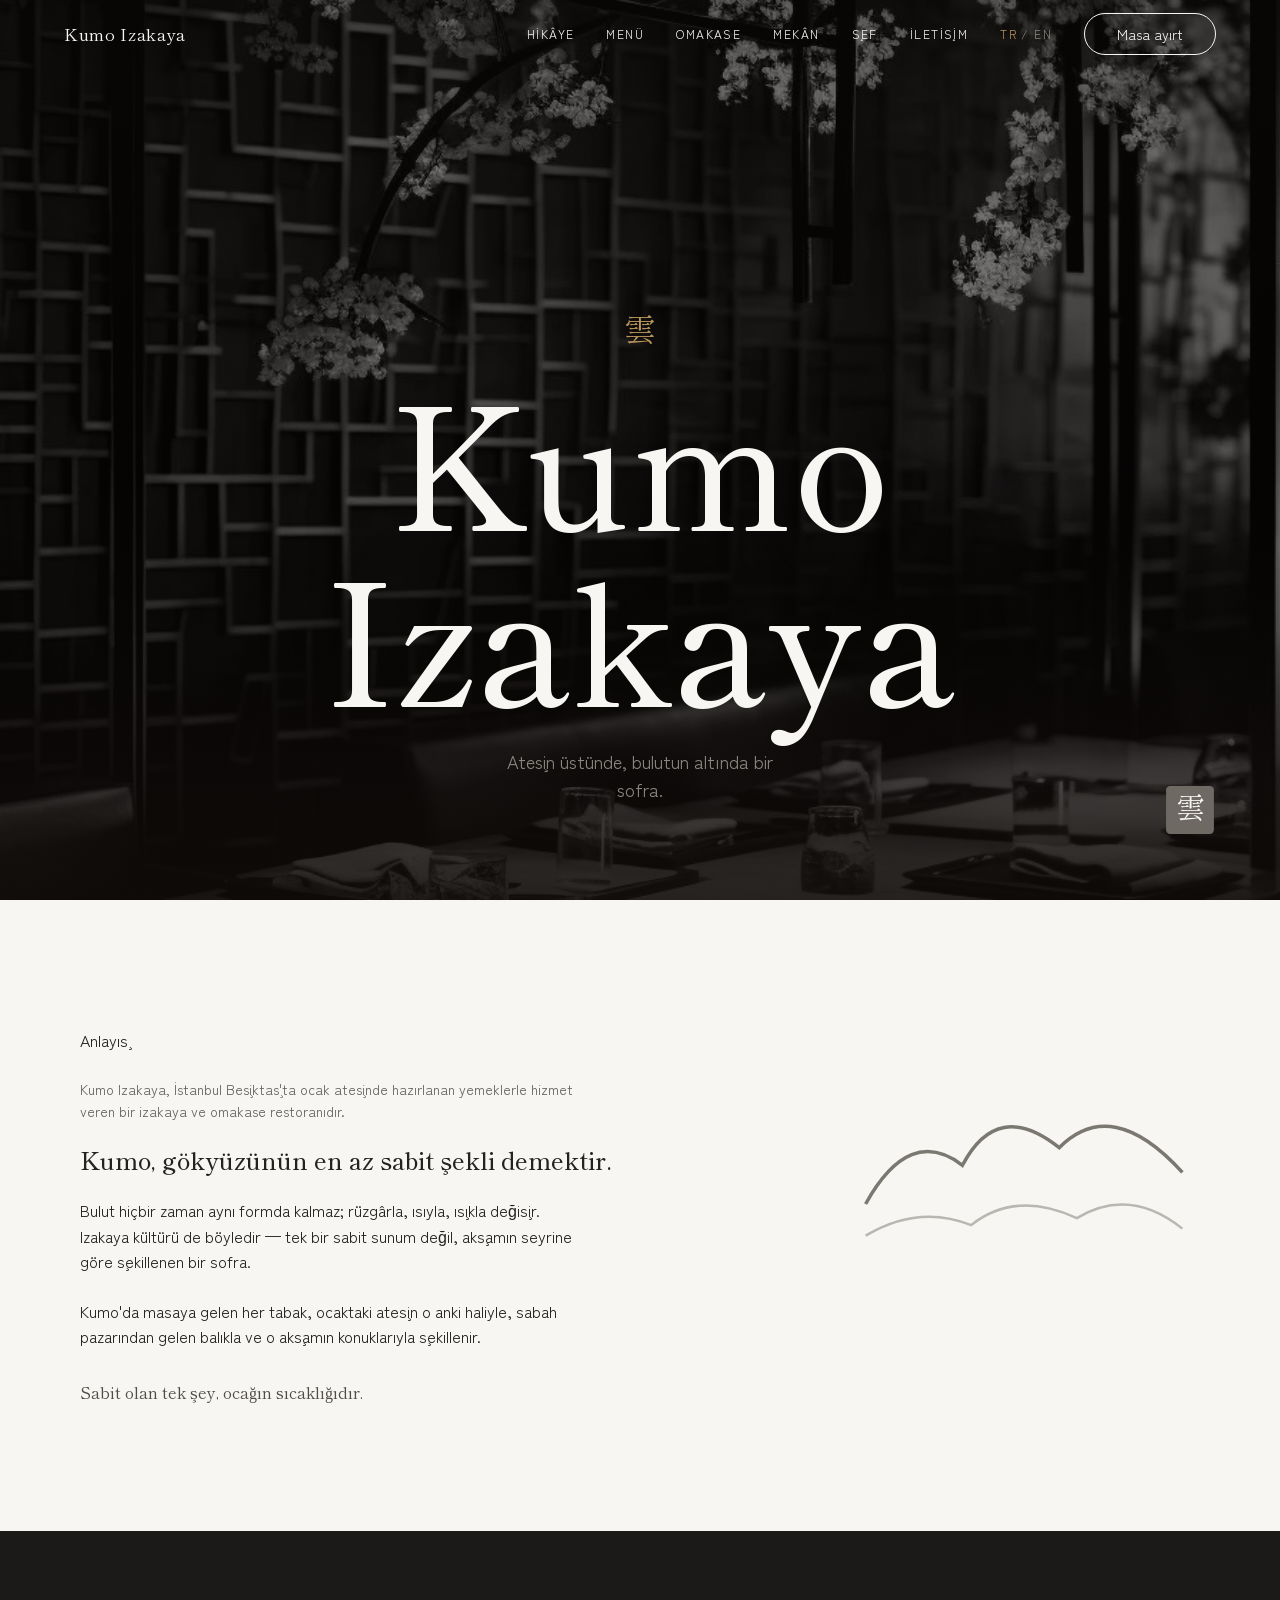
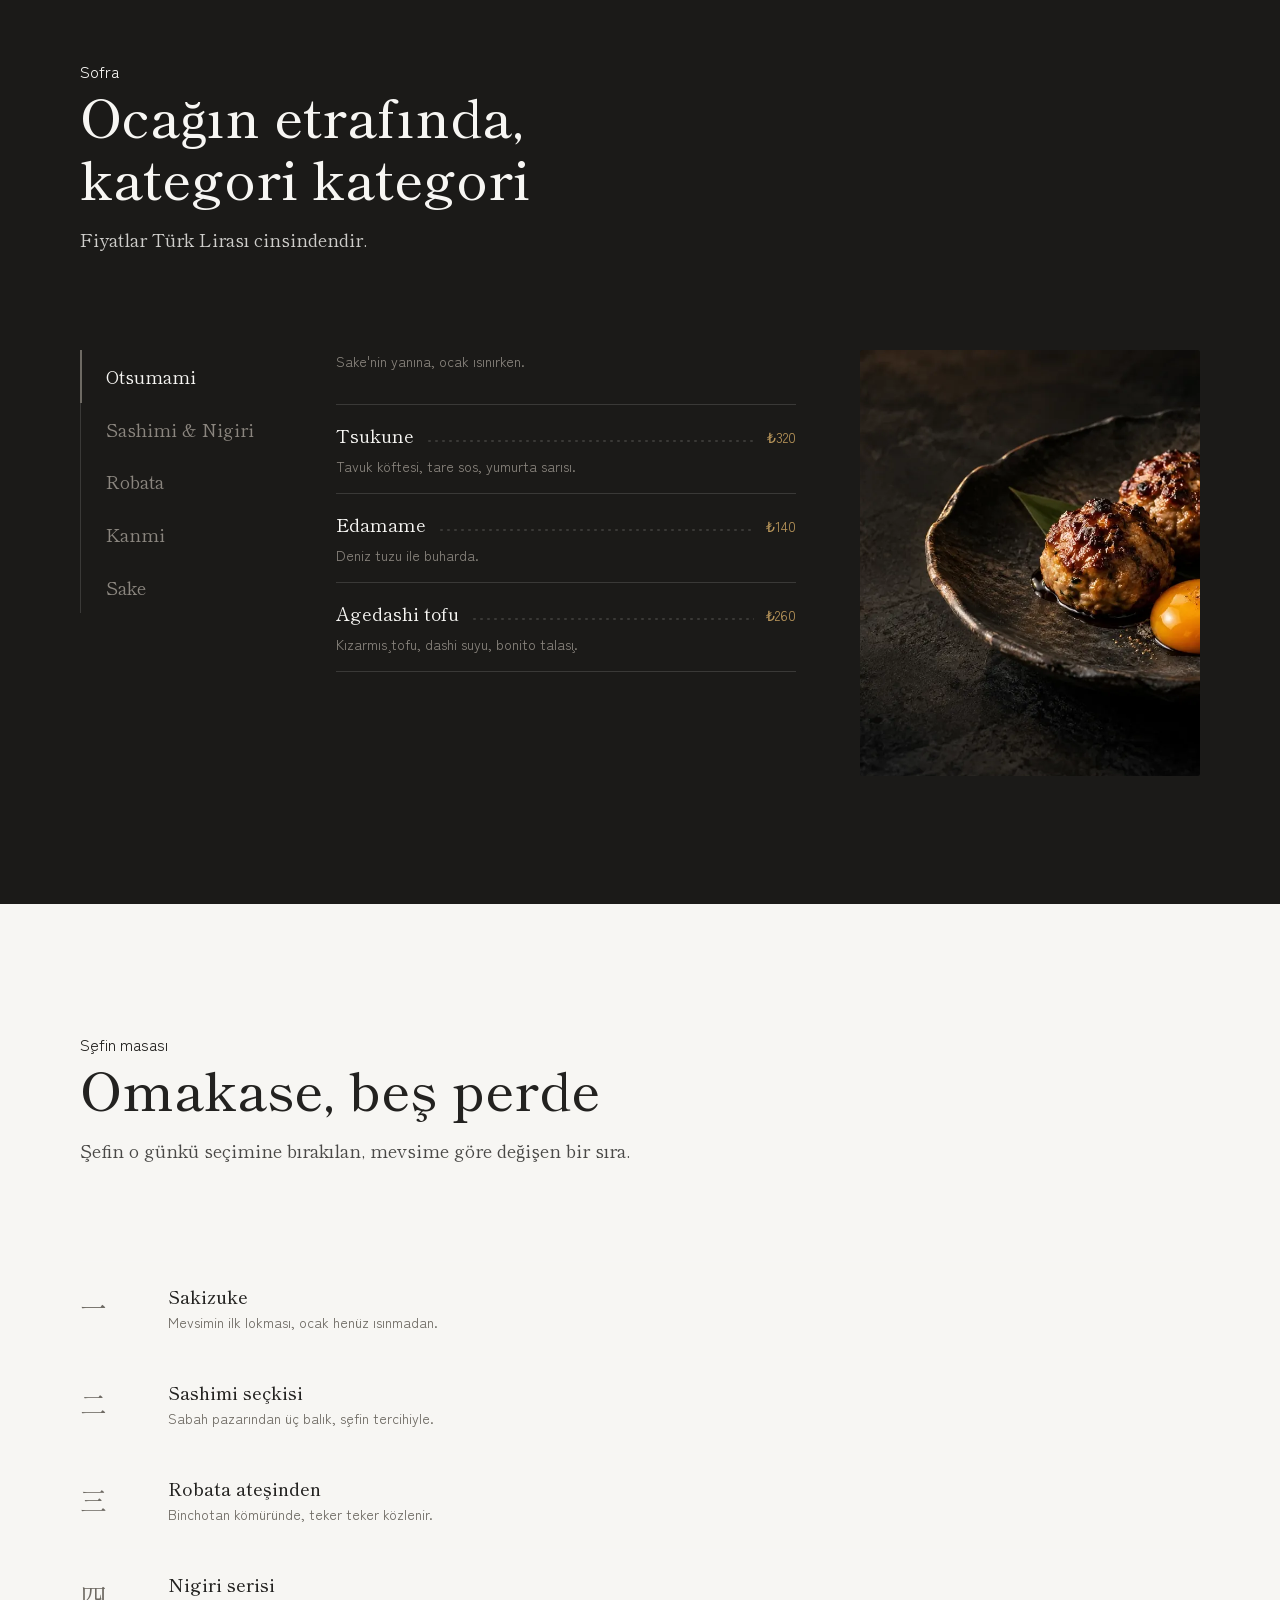
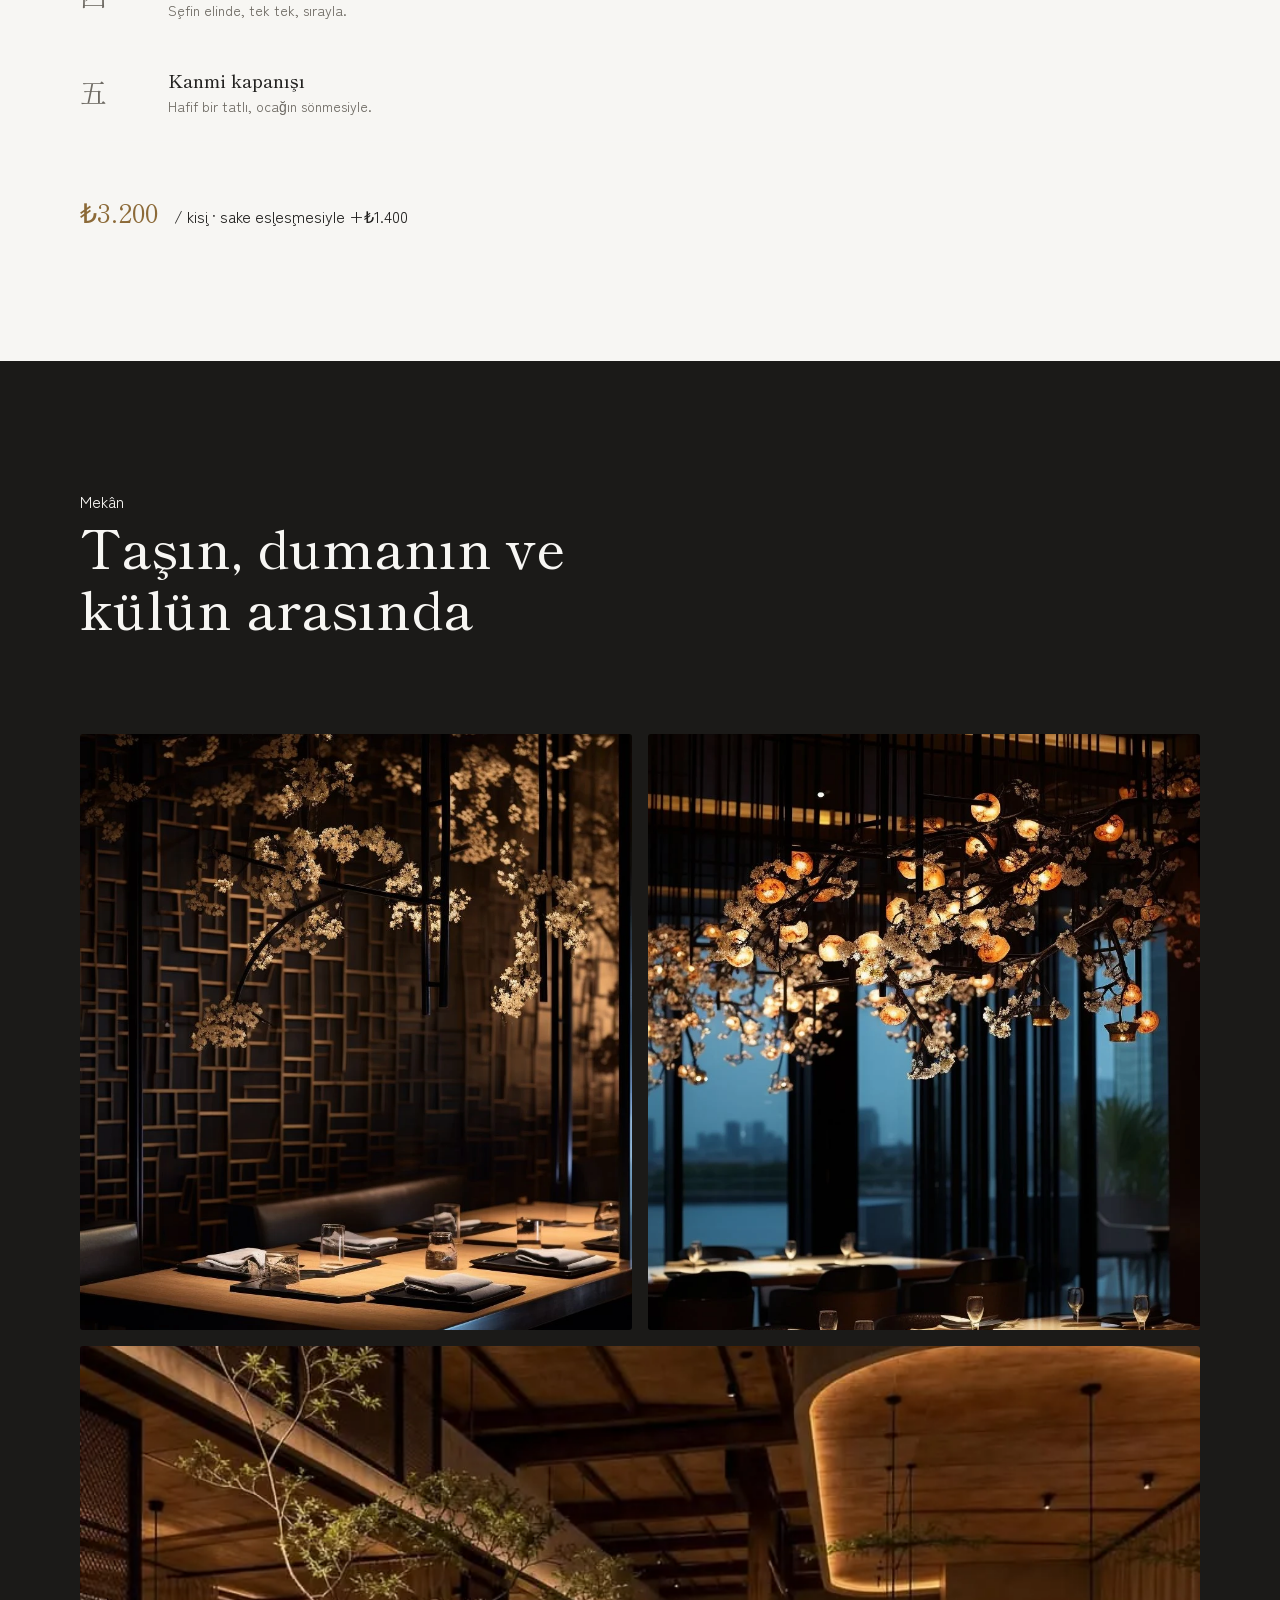
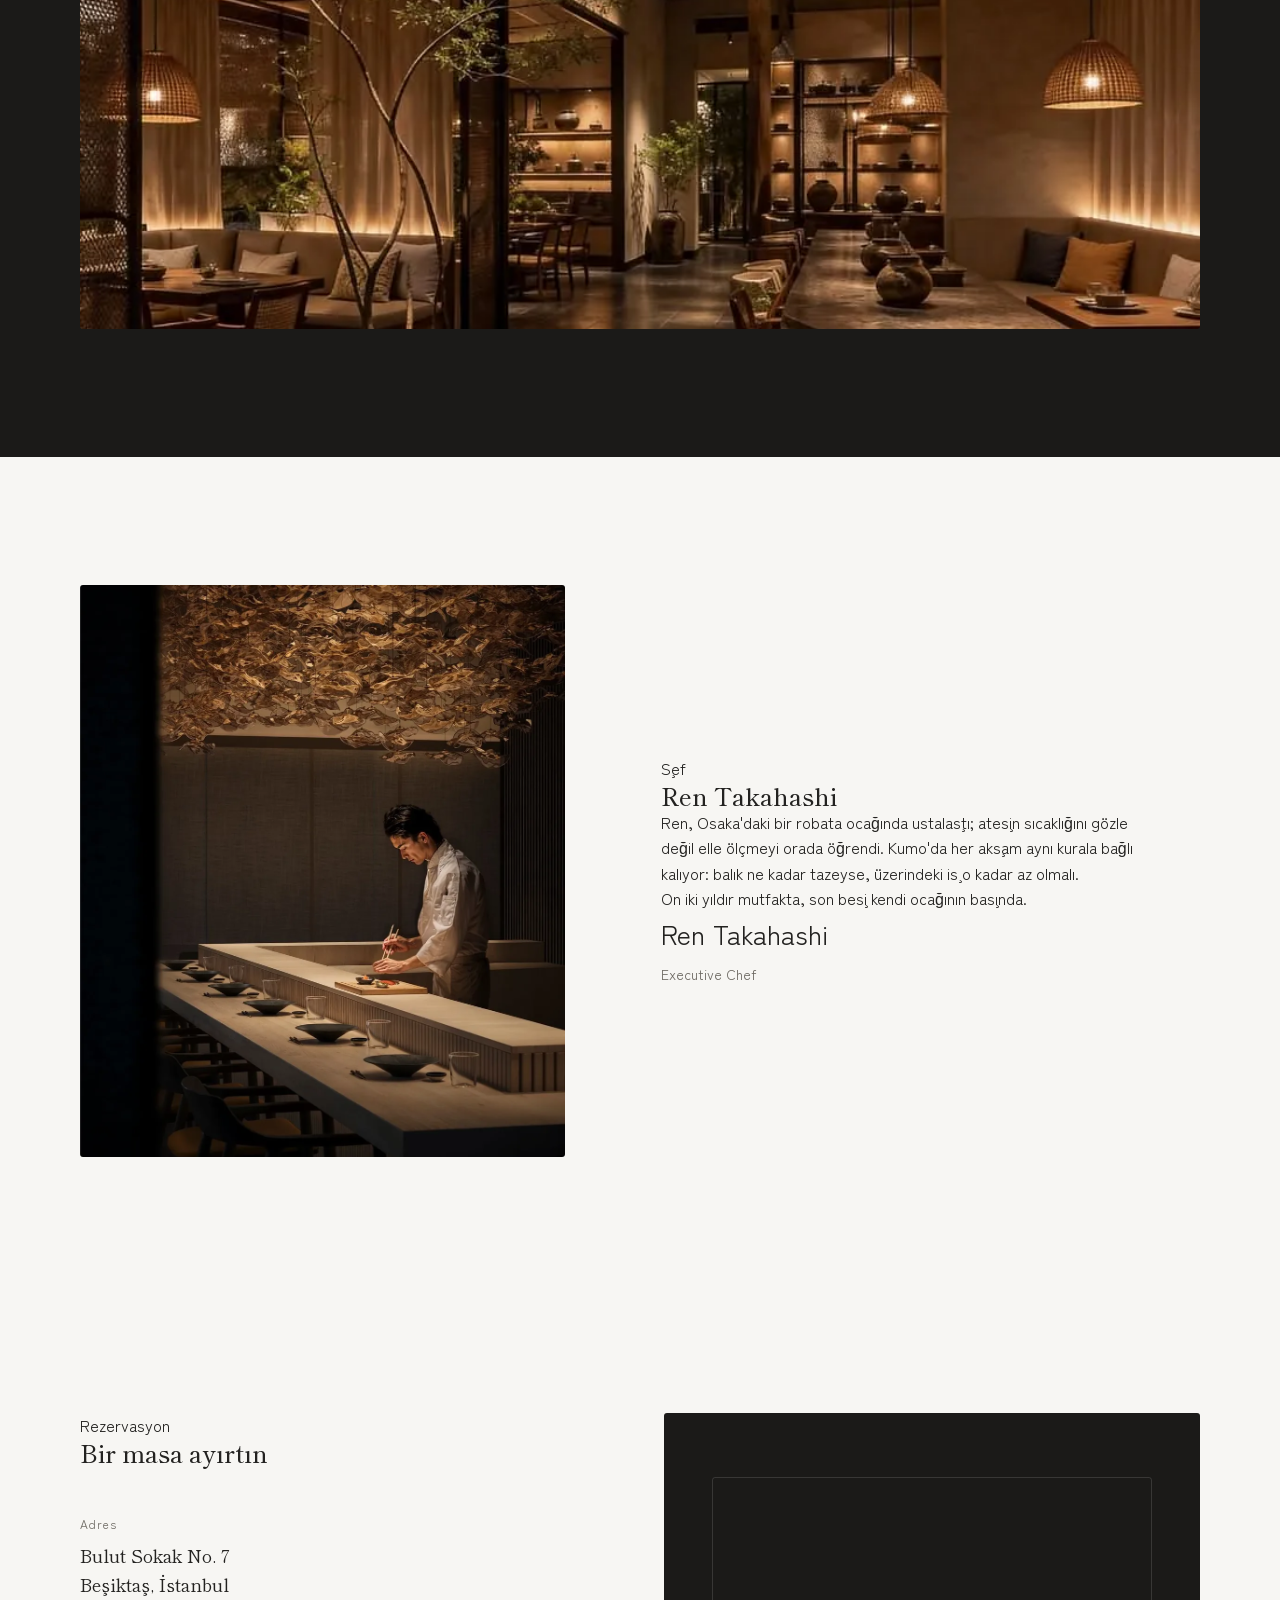
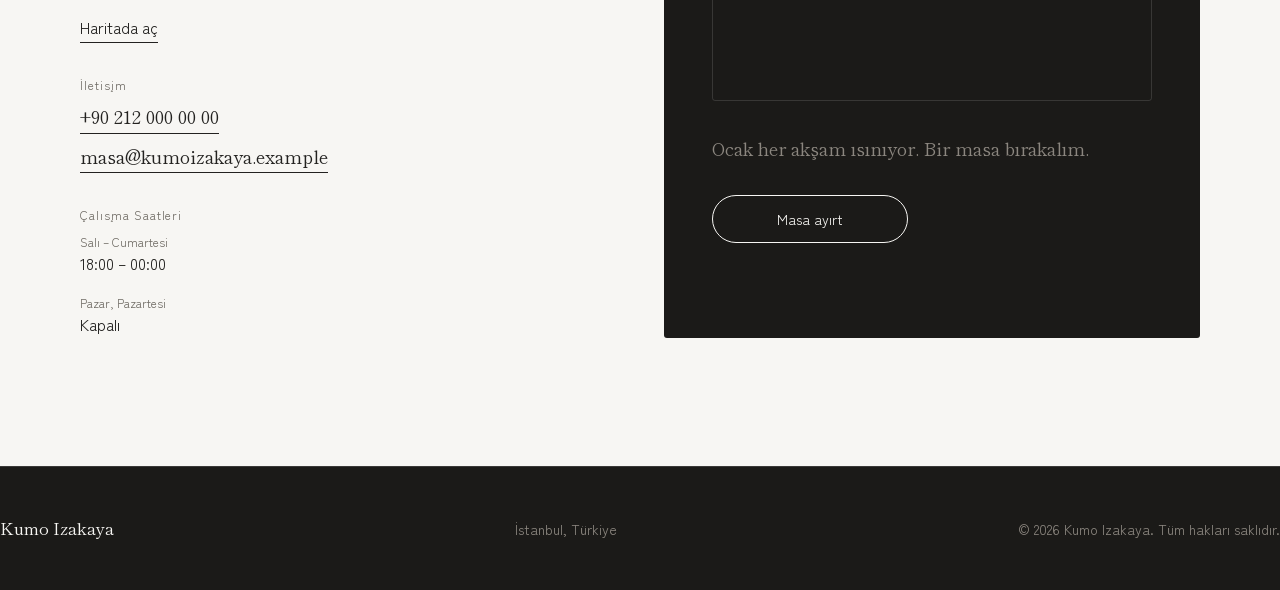
==== commit 996641ec: "Site denetimi: mobil, performans, erişilebilirlik ve güvenlik düzeltmeleri Mobil - Kapalı mobil menü" ====
--- a/index.html
+++ b/index.html
@@ -35,7 +35,10 @@
 
 <link rel="preconnect" href="https://fonts.googleapis.com">
 <link rel="preconnect" href="https://fonts.gstatic.com" crossorigin>
-<link href="https://fonts.googleapis.com/css2?family=Shippori+Mincho:wght@400;500;600&family=Zen+Kaku+Gothic+New:wght@300;400;500&display=swap" rel="stylesheet">
+<link href="https://fonts.googleapis.com/css2?family=Shippori+Mincho:wght@400;500&family=Zen+Kaku+Gothic+New:wght@400;500&display=swap" rel="stylesheet">
+
+<!-- Hero fotoğrafı LCP adayı: CSS'in indirilmesini beklemeden erkenden başlat. -->
+<link rel="preload" as="image" href="assets/img/kumo-hero.webp" fetchpriority="high">
 
 <link rel="stylesheet" href="css/tokens.css">
 <link rel="stylesheet" href="css/base.css">
@@ -169,9 +172,9 @@
     <a class="topbar__link" href="#sef" data-i18n="nav-chef">Şef</a>
     <a class="topbar__link" href="#rezervasyon" data-i18n="nav-contact">İletişim</a>
     <div class="lang-switch" role="group" aria-label="Dil seçimi">
-      <button type="button" data-lang="tr" aria-pressed="true">TR</button>
+      <button type="button" data-lang="tr" aria-pressed="true" aria-label="Türkçe">TR</button>
       <span aria-hidden="true">/</span>
-      <button type="button" data-lang="en" aria-pressed="false">EN</button>
+      <button type="button" data-lang="en" aria-pressed="false" aria-label="English">EN</button>
     </div>
     <button class="btn-pill" type="button" data-open-reserve data-i18n="nav-reserve">Masa ayırt</button>
   </nav>
@@ -181,7 +184,7 @@
 
   <!-- ============================== HERO ============================== -->
   <section class="hero" id="top" aria-label="Kumo Izakaya" data-ground="dark">
-    <div class="hero__photo" role="img" aria-label="" data-i18n-aria-label="hero-photo-alt"></div>
+    <div class="hero__photo" role="img" aria-label="Karanlık bir masanın üzerine sarkan kiraz çiçeği dalları, siyah-beyaz çekim" data-i18n-aria-label="hero-photo-alt"></div>
     <div class="hero__scrim" aria-hidden="true"></div>
     <div class="hero__content">
       <div class="hero__kanji" aria-hidden="true">雲</div>
@@ -319,11 +322,11 @@
         </div>
 
         <div class="menu-photo">
-          <div class="menu-photo__img" data-active data-photo="otsumami" role="img" aria-hidden="false" data-i18n-aria-label="menu-photo-otsumami-alt" style="background-image:var(--img-dish-otsumami)"></div>
-          <div class="menu-photo__img" data-photo="sashimi" role="img" aria-hidden="true" data-i18n-aria-label="menu-photo-sashimi-alt" style="background-image:var(--img-dish-sashimi)"></div>
-          <div class="menu-photo__img" data-photo="robata" role="img" aria-hidden="true" data-i18n-aria-label="menu-photo-robata-alt" style="background-image:var(--img-dish-robata)"></div>
-          <div class="menu-photo__img" data-photo="kanmi" role="img" aria-hidden="true" data-i18n-aria-label="menu-photo-kanmi-alt" style="background-image:var(--img-dish-kanmi)"></div>
-          <div class="menu-photo__img" data-photo="sake" role="img" aria-hidden="true" data-i18n-aria-label="menu-photo-sake-alt" style="background-image:var(--img-dish-sake);background-position:center 35%"></div>
+          <div class="menu-photo__img" data-active data-photo="otsumami" role="img" aria-hidden="false" aria-label="Tsukune: ızgara tavuk köftesi ve çiğ yumurta sarısı" data-i18n-aria-label="menu-photo-otsumami-alt" style="background-image:var(--img-dish-otsumami)"></div>
+          <div class="menu-photo__img" data-photo="sashimi" data-lazy-bg role="img" aria-hidden="true" aria-label="Otoro nigiri, iki adet, koyu bir tabakta" data-i18n-aria-label="menu-photo-sashimi-alt" style="background-image:var(--img-dish-sashimi)"></div>
+          <div class="menu-photo__img" data-photo="robata" data-lazy-bg role="img" aria-hidden="true" aria-label="Wagyu kushiyaki, şiş üzerinde ızgara edilmiş" data-i18n-aria-label="menu-photo-robata-alt" style="background-image:var(--img-dish-robata)"></div>
+          <div class="menu-photo__img" data-photo="kanmi" data-lazy-bg role="img" aria-hidden="true" aria-label="Matcha tiramisu, matcha ve kakao tozuyla" data-i18n-aria-label="menu-photo-kanmi-alt" style="background-image:var(--img-dish-kanmi)"></div>
+          <div class="menu-photo__img" data-photo="sake" data-lazy-bg role="img" aria-hidden="true" aria-label="Bir kadeh sake, koyu bir zeminde" data-i18n-aria-label="menu-photo-sake-alt" style="background-image:var(--img-dish-sake);background-position:center 35%"></div>
         </div>
       </div>
     </div>
@@ -389,9 +392,9 @@
         <h2 id="venue-h" data-i18n="venue-h">Taşın, dumanın ve külün arasında</h2>
       </div>
       <div class="venue">
-        <div class="media venue__item--hall reveal" role="img" data-i18n-aria-label="venue-hall-alt" style="background-image:var(--img-hall);background-position:center 30%"></div>
-        <div class="media venue__item--corridor reveal" role="img" data-i18n-aria-label="venue-corridor-alt" style="background-image:var(--img-corridor);background-position:center 25%"></div>
-        <div class="media venue__item--private reveal" role="img" data-i18n-aria-label="venue-private-alt" style="background-image:var(--img-private);background-position:center 40%"></div>
+        <div class="media venue__item--hall reveal" data-lazy-bg role="img" aria-label="Kiraz çiçeği dallarının altında, ahşap kafesli bir loca" data-i18n-aria-label="venue-hall-alt" style="background-image:var(--img-hall);background-position:center 30%"></div>
+        <div class="media venue__item--corridor reveal" data-lazy-bg role="img" aria-label="Şehir manzaralı, fener ışıklı bir masa" data-i18n-aria-label="venue-corridor-alt" style="background-image:var(--img-corridor);background-position:center 25%"></div>
+        <div class="media venue__item--private reveal" data-lazy-bg role="img" aria-label="Ahşap tavanlı, taş zeminli ana salon" data-i18n-aria-label="venue-private-alt" style="background-image:var(--img-private);background-position:center 40%"></div>
       </div>
     </div>
   </section>
@@ -399,7 +402,7 @@
   <!-- ============================== ŞEF ============================== -->
   <section class="section section--washi" id="sef" aria-labelledby="chef-h" data-ground="light">
     <div class="wrap chef">
-      <div class="media chef__media reveal" role="img" data-i18n-aria-label="chef-photo-alt" style="background-image:var(--img-chef)"></div>
+      <div class="media chef__media reveal" data-lazy-bg role="img" aria-label="Şef, asma yaprak desenli bir tavan enstalasyonunun altında, tezgahta bir tabağı tamamlıyor" data-i18n-aria-label="chef-photo-alt" style="background-image:var(--img-chef)"></div>
       <div class="reveal">
         <span class="eyebrow" data-i18n="chef-eyebrow">Şef</span>
         <h2 id="chef-h" class="section__head" style="margin-bottom:0" data-i18n="chef-name">Ren Takahashi</h2>
@@ -421,7 +424,7 @@
           <span class="reserve__label" data-i18n="reserve-address-label">Adres</span>
           <p class="reserve__value" data-i18n="reserve-address-value">Bulut Sokak No. 7<br>Beşiktaş, İstanbul</p>
           <p style="margin-top:var(--sp-4)">
-            <a class="text-link" href="https://maps.google.com/?q=Kumo+Izakaya+Istanbul" target="_blank" rel="noopener" data-i18n="reserve-map-link">Haritada aç</a>
+            <a class="text-link" href="https://maps.google.com/?q=Kumo+Izakaya+Istanbul" target="_blank" rel="noopener"><span data-i18n="reserve-map-link">Haritada aç</span><span class="sr-only" data-i18n="new-tab-hint"> (yeni sekmede açılır)</span></a>
           </p>
         </div>
 
@@ -445,7 +448,7 @@
       </div>
 
       <div class="reserve__cta reveal">
-        <iframe class="reserve__map" src="https://maps.google.com/maps?q=Bulut%20Sokak%20No.%207%2C%20Be%C5%9Fikta%C5%9F%2C%20%C4%B0stanbul&t=&z=15&ie=UTF8&iwloc=&output=embed" title="Kumo Izakaya harita" loading="lazy" referrerpolicy="no-referrer-when-downgrade"></iframe>
+        <iframe class="reserve__map" src="https://maps.google.com/maps?q=Bulut%20Sokak%20No.%207%2C%20Be%C5%9Fikta%C5%9F%2C%20%C4%B0stanbul&t=&z=15&ie=UTF8&iwloc=&output=embed" title="Kumo Izakaya harita" data-i18n-title="reserve-map-title" loading="lazy" referrerpolicy="no-referrer-when-downgrade"></iframe>
         <p data-i18n="reserve-cta-body">Ocak her akşam ısınıyor. Bir masa bırakalım.</p>
         <button class="btn-pill" type="button" data-open-reserve data-i18n="nav-reserve">Masa ayırt</button>
       </div>
--- a/css/tokens.css
+++ b/css/tokens.css
@@ -15,7 +15,9 @@
   --momiji-deep: #4F4C46;
   --kin:    #B8955A;   /* ember brass — the single warm accent, used sparingly */
   --kin-dim: rgba(184,149,90,.5);
-  --ash:    #8B867F;   /* secondary text — dark grounds only */
+  --ash:    #8B867F;   /* secondary text — dark grounds only (4.8:1 on sumi) */
+  --ash-on-light: #6B6760; /* secondary text on washi — same role, AA-safe (5.2:1) */
+  --kin-on-light: #8C6A38; /* ember brass, darkened for washi body text (4.6:1) */
   --sumi-text: #232220; /* body text on washi */
   --rule-dark: rgba(247,246,243,.14);   /* hairline on sumi */
   --rule-light: rgba(35,34,32,.13);     /* hairline on washi */
@@ -94,5 +96,5 @@
   --img-dish-sake:     url("../assets/img/kumo-dish-sake.webp");
   --img-hall:      url("../assets/img/kumo-lounge.webp");
   --img-corridor:  url("../assets/img/kumo-terrace.webp");
-  --img-private:   url("../assets/img/kumo-interior.jpg");
+  --img-private:   url("../assets/img/kumo-interior.webp");
 }
--- a/css/base.css
+++ b/css/base.css
@@ -83,6 +83,17 @@
 /* ---- Mobile nav panel open: lock background scroll ---- */
 html.is-locked{ overflow: hidden; }
 
+/* ---- Lazy background photos ----
+   [data-lazy-bg] elements carry their real background-image as an inline
+   style (see index.html / tokens.css). With JS, hold that image back with
+   !important until js/main.js's IntersectionObserver adds .bg-in as the
+   element nears the viewport. Without JS (no html.js class) this rule
+   never applies, so the image just shows immediately — never a stuck-empty
+   section for no-JS visitors. */
+html.js [data-lazy-bg]:not(.bg-in){
+  background-image: none !important;
+}
+
 /* ---- Scroll reveal (Zuma-style entrance) ----
    .reveal elements are only given the hidden "pre" state by JS, once it has
    confirmed prefers-reduced-motion is off — so no-JS and reduced-motion
--- a/css/layout.css
+++ b/css/layout.css
@@ -46,8 +46,8 @@
    --------------------------------------------------------------------- */
 .hero{
   position: relative;
+  min-height: 100vh;
   min-height: 100svh;
-  min-height: 100vh;
   display: flex;
   flex-direction: column;
   justify-content: flex-end;
@@ -171,6 +171,11 @@
 .menu-tab[aria-selected="true"]{
   color: var(--washi);
   border-left-color: var(--momiji);
+}
+.menu-tab:focus-visible{
+  outline: 2px solid var(--kin);
+  outline-offset: 3px;
+  border-radius: 2px;
 }
 
 .menu-panels{ position: relative; min-height: 20rem; }
@@ -298,7 +303,7 @@
 .kaiseki-step__desc{
   margin-top: var(--sp-1);
   font-size: var(--step-small);
-  color: var(--ash);
+  color: var(--ash-on-light);
 }
 .omakase__price{
   margin-top: var(--sp-7);
@@ -309,7 +314,7 @@
 .omakase__price-value{
   font-family: var(--font-display);
   font-size: var(--step-title);
-  color: var(--kin);
+  color: var(--kin-on-light);
 }
 
 /* ---------------------------------------------------------------------
@@ -350,7 +355,7 @@
 .chef__role{
   display: block;
   font-size: var(--step-small);
-  color: var(--ash);
+  color: var(--ash-on-light);
   margin-top: var(--sp-2);
 }
 @media (max-width: 860px){
--- a/css/components.css
+++ b/css/components.css
@@ -53,7 +53,12 @@
   cursor: pointer;
   color: var(--ash);
 }
-.topbar[data-on-light="true"] .lang-switch button{ color: rgba(36,28,23,.55); }
+.lang-switch button:focus-visible{
+  outline: 2px solid var(--kin);
+  outline-offset: 3px;
+  border-radius: 2px;
+}
+.topbar[data-on-light="true"] .lang-switch button{ color: rgba(36,28,23,.72); }
 .lang-switch button[aria-pressed="true"]{ color: var(--kin); }
 .lang-switch span{ color: var(--ash); }
 .topbar[data-on-light="true"] .lang-switch span{ color: rgba(36,28,23,.4); }
@@ -82,13 +87,18 @@
 }
 
 .nav-toggle{
+  all: unset;
   display: none;
-  all: unset;
   cursor: pointer;
   width: 2.5rem;
   height: 2.5rem;
   align-items: center;
   justify-content: center;
+}
+.nav-toggle:focus-visible{
+  outline: 2px solid var(--kin);
+  outline-offset: 3px;
+  border-radius: 2px;
 }
 .nav-toggle__bars{
   width: 1.4rem;
@@ -111,12 +121,19 @@
     inset: 0;
     background: var(--sumi);
     flex-direction: column;
-    justify-content: center;
-    gap: var(--sp-7);
+    justify-content: safe center;
+    gap: clamp(var(--sp-5), 6vh, var(--sp-7));
+    overflow-y: auto;
+    padding-block: var(--nav-h) var(--sp-6);
     transform: translateY(-100%);
-    transition: transform .3s var(--ease);
+    visibility: hidden;
+    transition: transform .3s var(--ease), visibility 0s linear .3s;
   }
-  .topbar__nav[data-open="true"]{ transform: translateY(0); }
+  .topbar__nav[data-open="true"]{
+    transform: translateY(0);
+    visibility: visible;
+    transition: transform .3s var(--ease), visibility 0s linear 0s;
+  }
   .topbar__nav .topbar__link{ color: var(--washi); font-size: var(--step-lead); }
   .topbar__nav .btn-pill{ color: var(--washi); }
   .topbar__nav .lang-switch{ font-size: var(--step-small); }
@@ -179,8 +196,20 @@
   gap: var(--sp-6);
 }
 .reserve__cta p{ color: var(--ash); font-size: var(--step-lead); font-family: var(--font-display); line-height: var(--lh-body-serif); }
-.reserve__cta .btn-pill{ color: var(--washi); height: 3rem; padding-inline: var(--sp-8); }
+.reserve__cta .btn-pill{ color: var(--washi); height: 3rem; padding-inline: var(--sp-8); max-width: 100%; }
 .reserve__cta .btn-pill:hover{ background: var(--kin); border-color: var(--kin); color: var(--sumi); }
+
+@media (max-width: 480px){
+  .reserve__cta{ padding: var(--sp-7) var(--sp-5); }
+  .reserve__cta .btn-pill{
+    padding-inline: var(--sp-6);
+    height: auto;
+    min-height: 3rem;
+    padding-block: var(--sp-2);
+    white-space: normal;
+    text-align: center;
+  }
+}
 
 .reserve__map{
   width: 100%;
@@ -268,7 +297,7 @@
   font-size: 1rem;
 }
 .field textarea{ padding-block: var(--sp-3); resize: vertical; min-height: 5rem; }
-.field input::placeholder, .field textarea::placeholder{ color: rgba(238,231,218,.35); }
+.field input::placeholder, .field textarea::placeholder{ color: rgba(238,231,218,.55); }
 .field input:focus-visible,
 .field select:focus-visible,
 .field textarea:focus-visible{
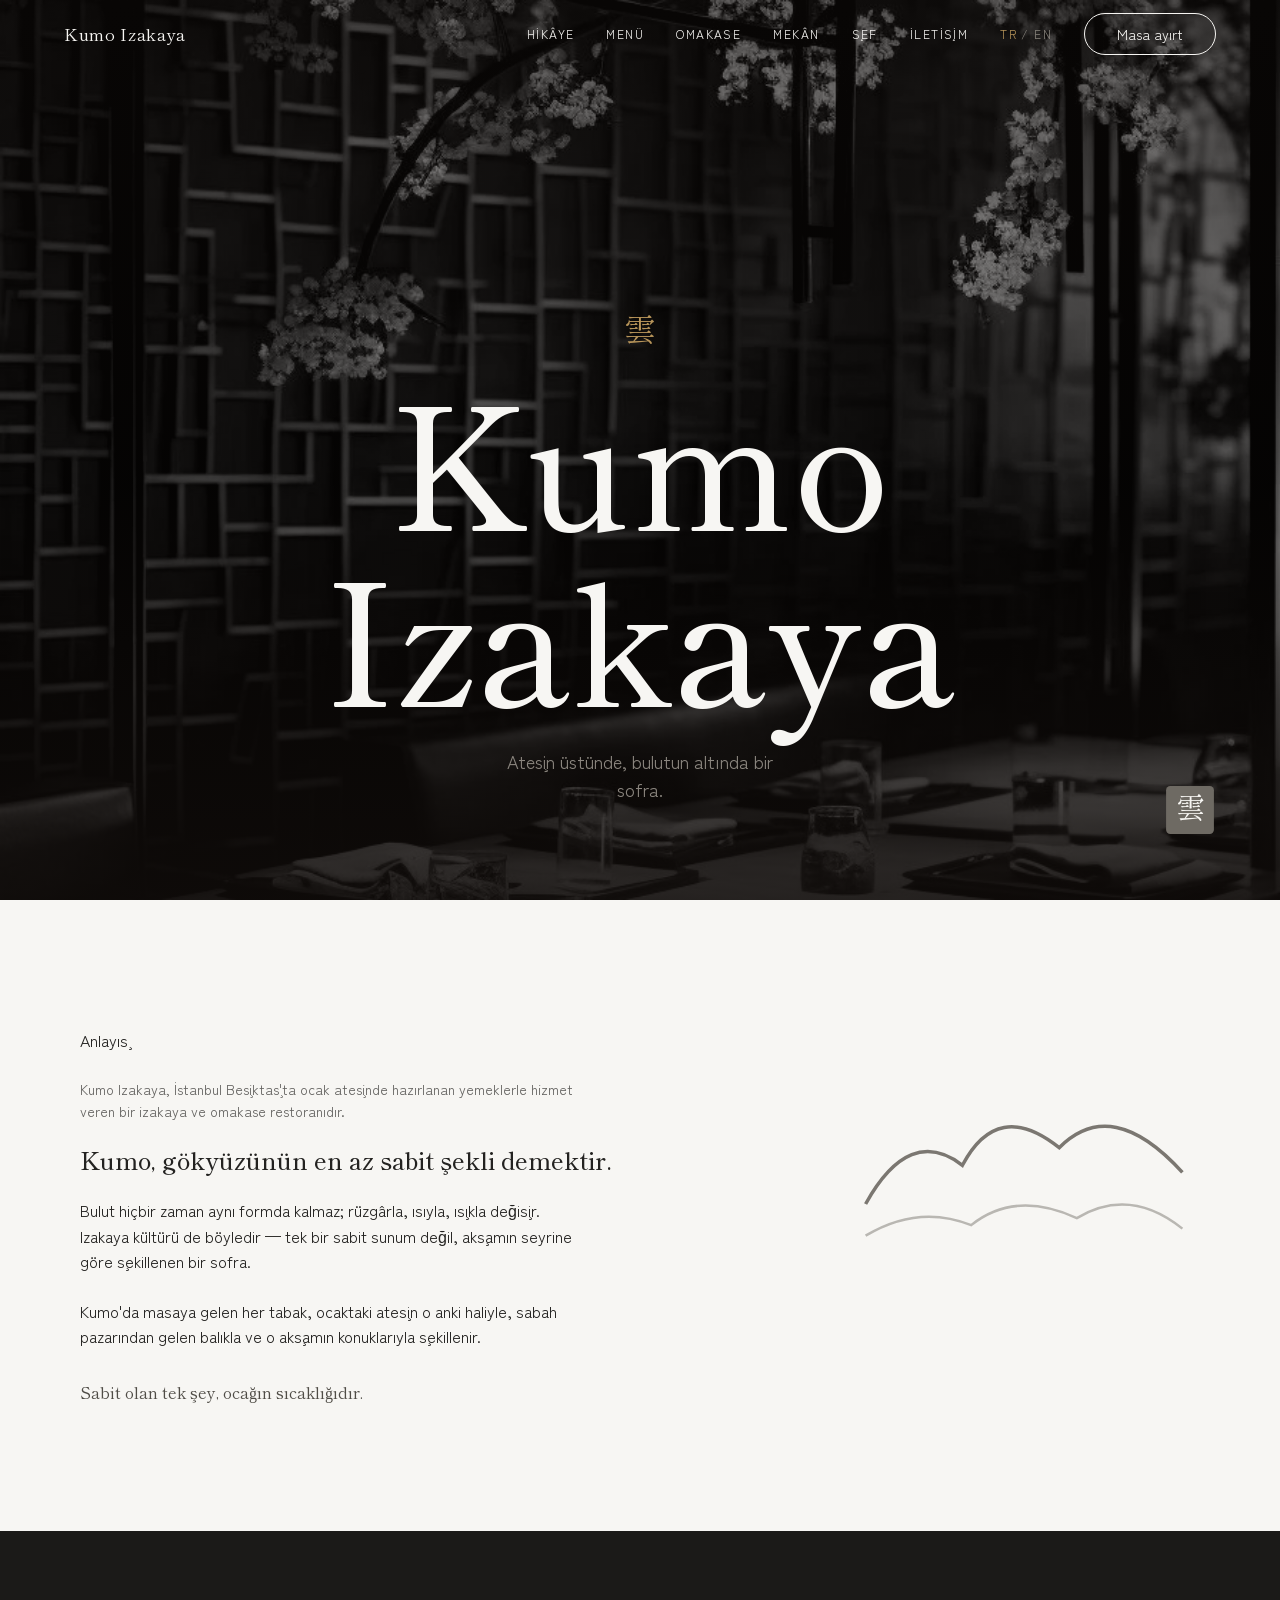
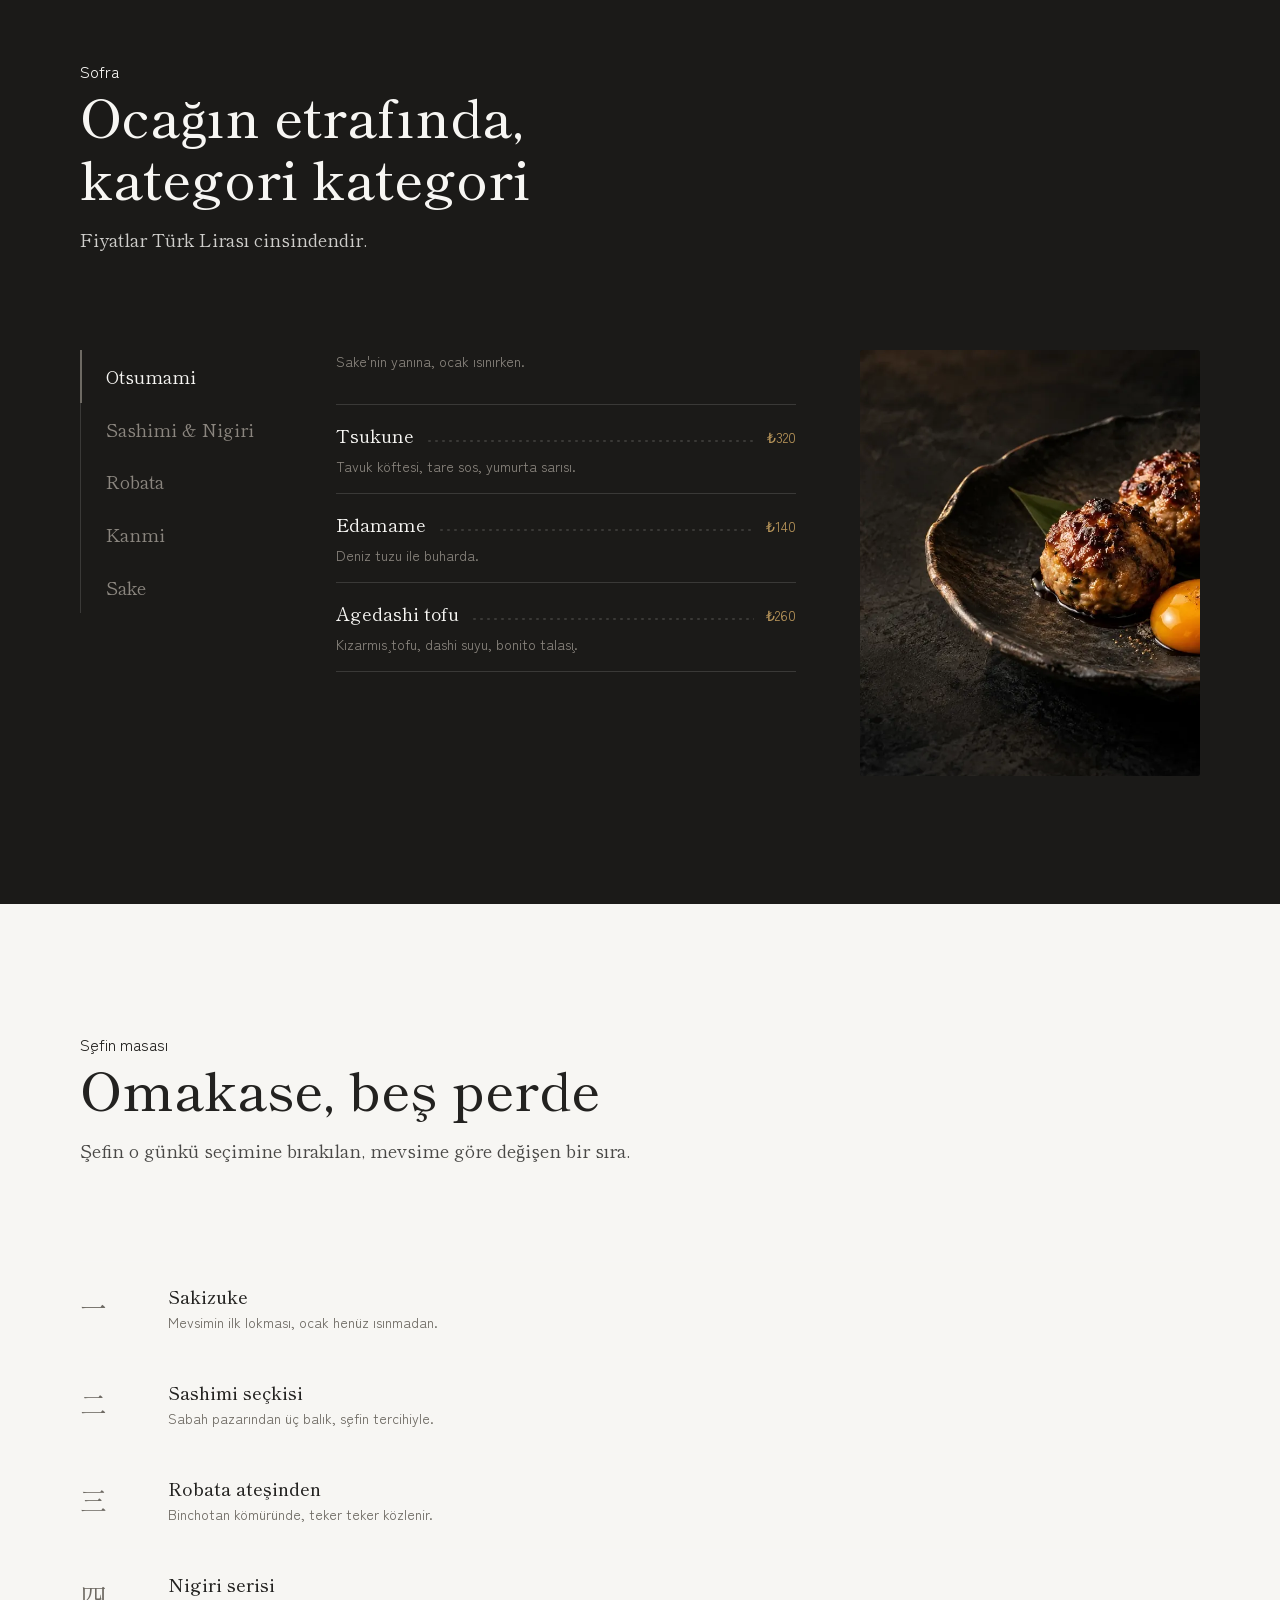
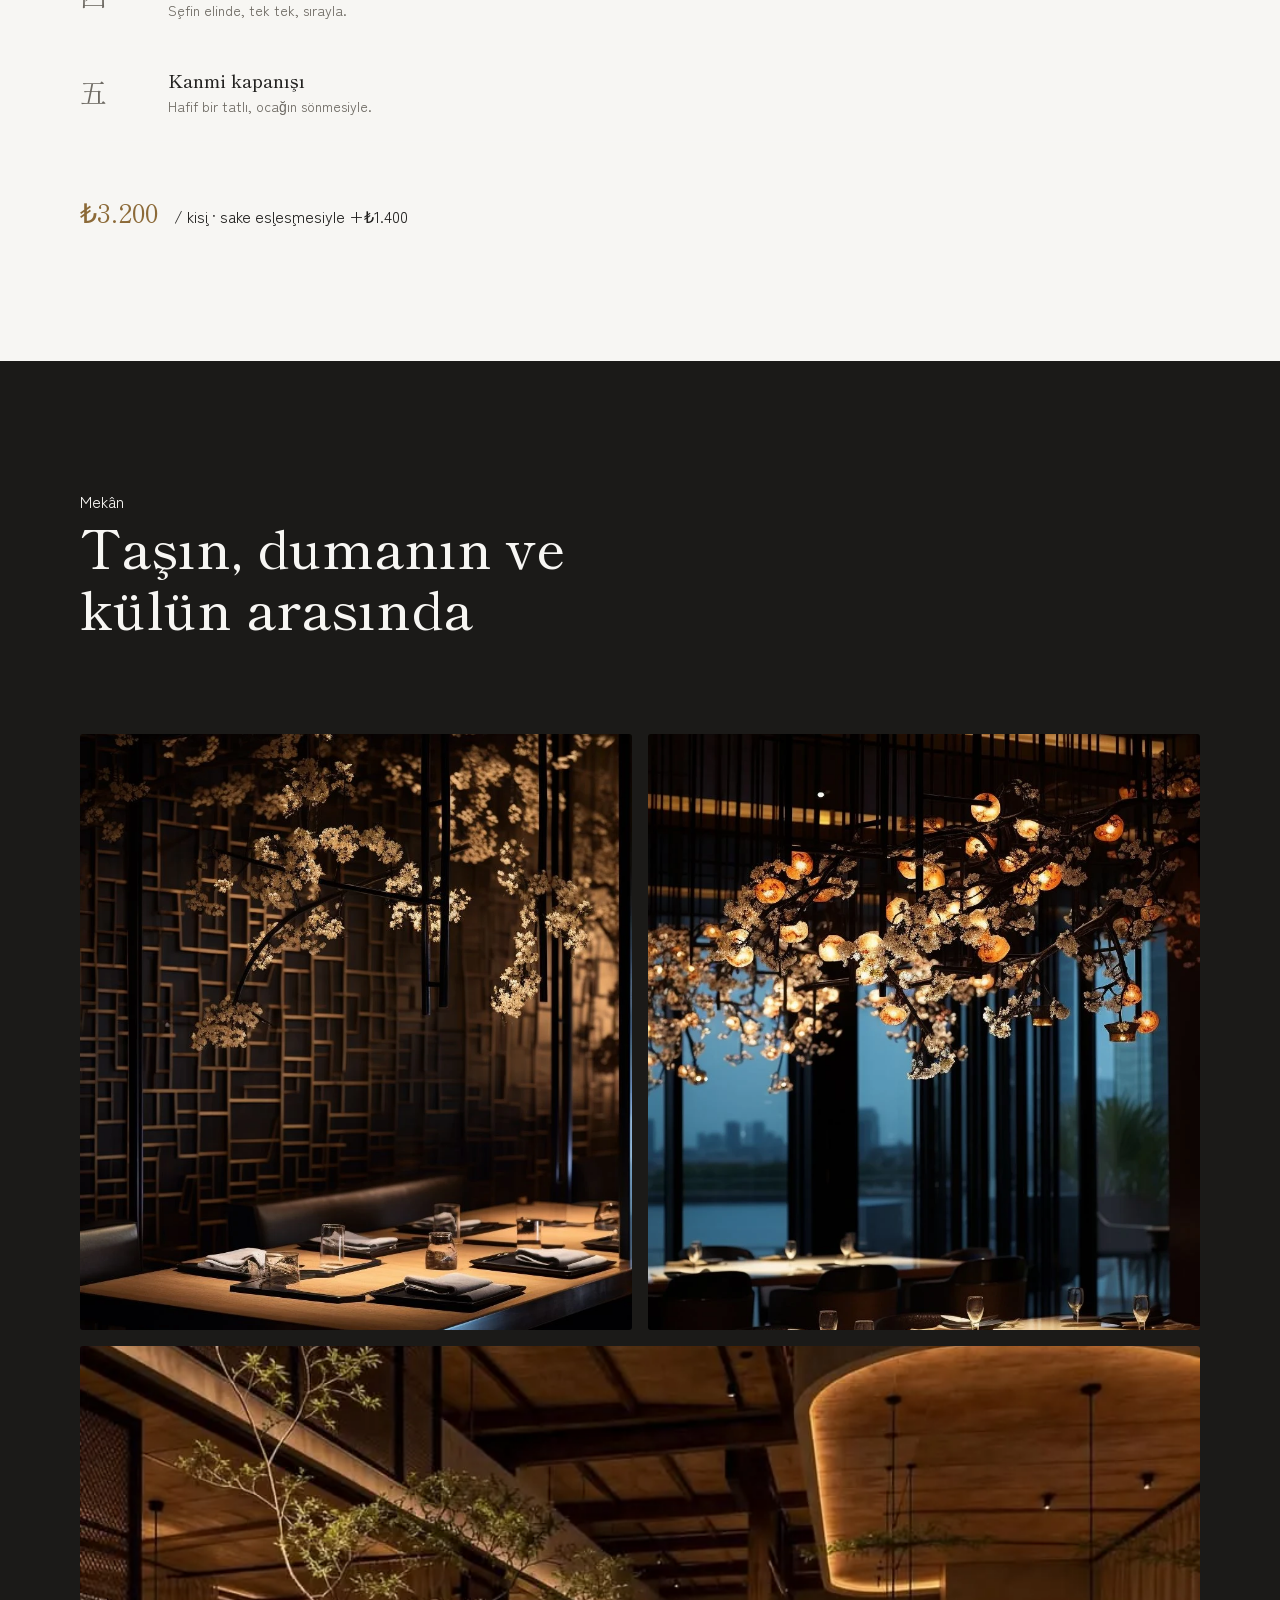
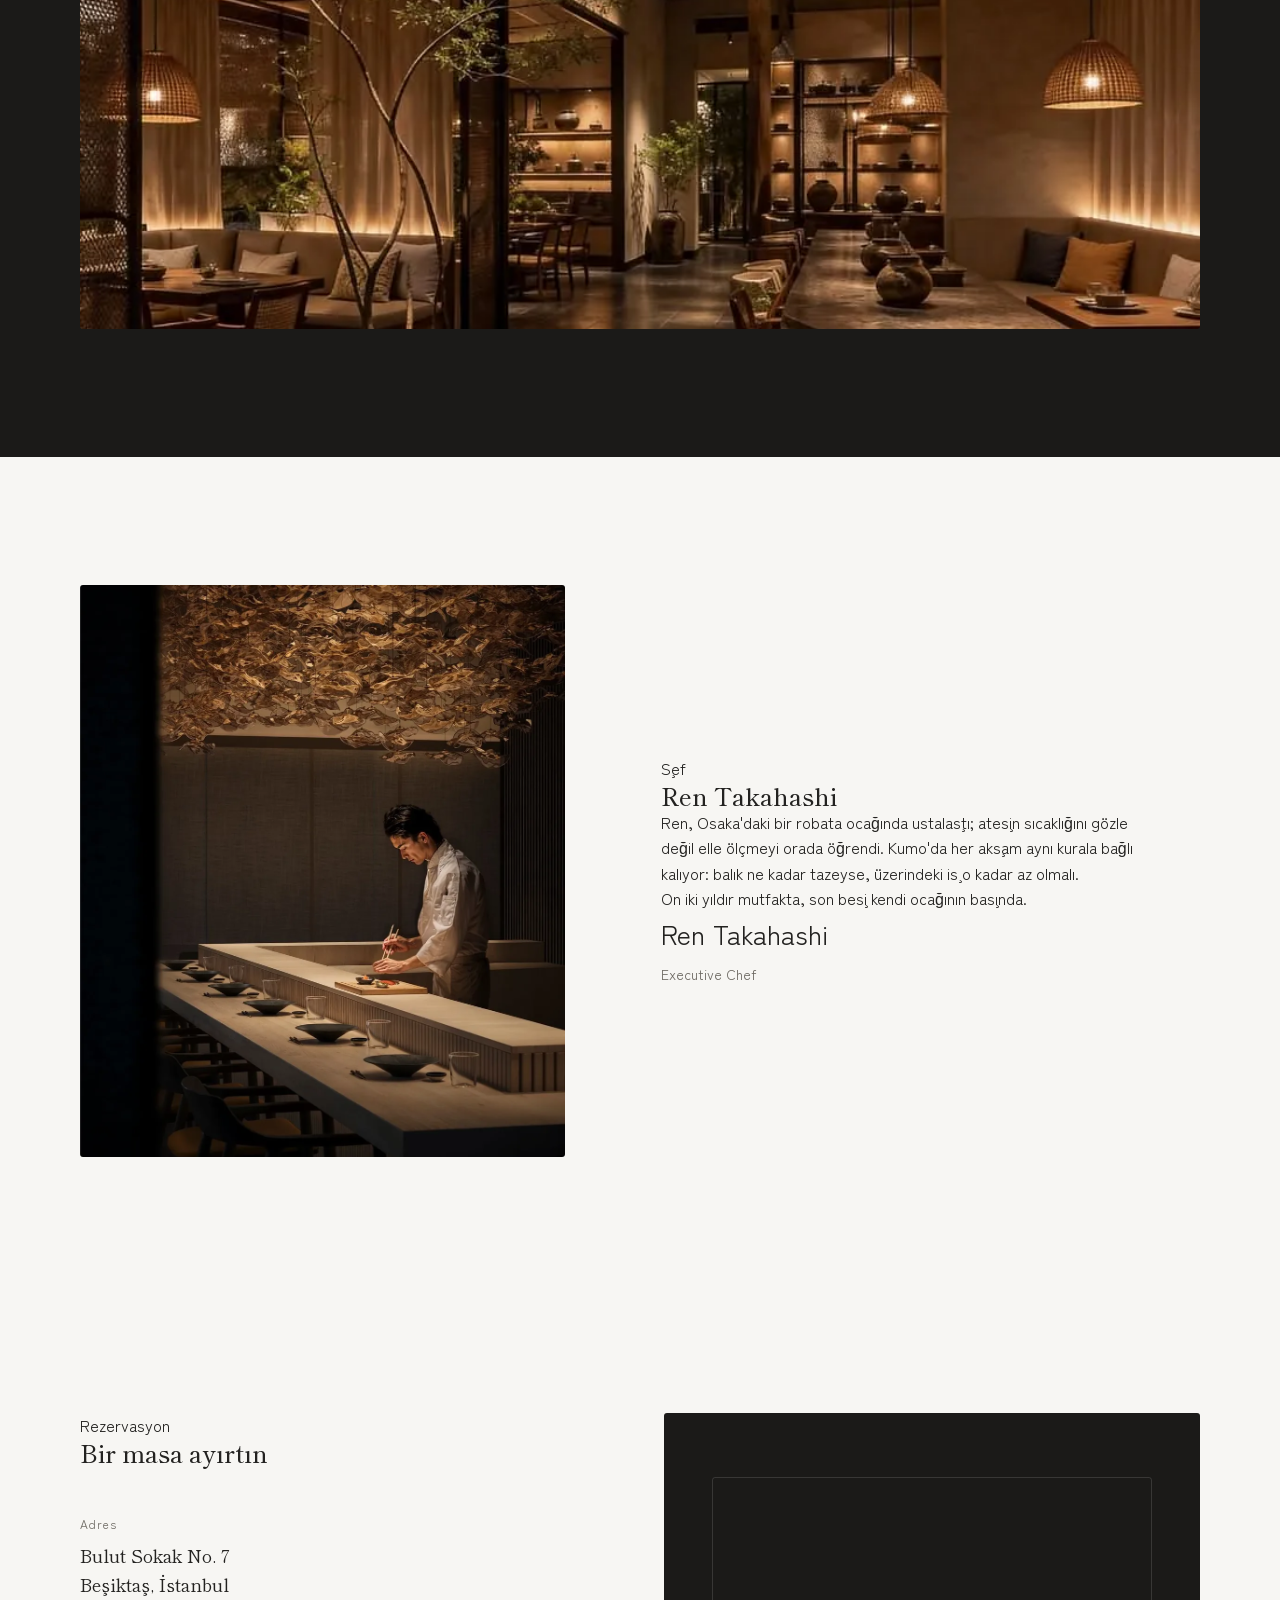
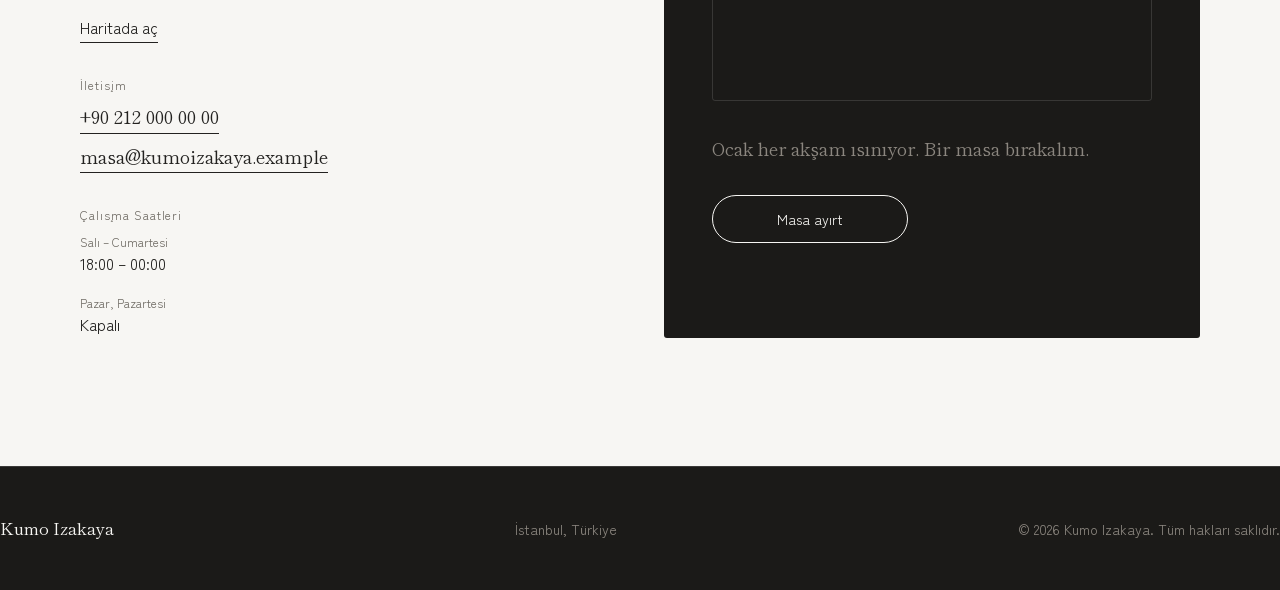
==== commit a903289d: "Lighthouse: Google Fonts CSS'ini render-blocking olmaktan çıkar LCP'nin en büyük gecikme kaynağı (68" ====
--- a/index.html
+++ b/index.html
@@ -35,7 +35,12 @@
 
 <link rel="preconnect" href="https://fonts.googleapis.com">
 <link rel="preconnect" href="https://fonts.gstatic.com" crossorigin>
-<link href="https://fonts.googleapis.com/css2?family=Shippori+Mincho:wght@400;500&family=Zen+Kaku+Gothic+New:wght@400;500&display=swap" rel="stylesheet">
+<!-- Google Fonts CSS'i render-blocking olmayan şekilde yükle: LCP metnini
+     (wordmark) font indirmesini beklemeden fallback yazı tipiyle boyar,
+     font hazır olunca swap eder. -->
+<link rel="preload" as="style" href="https://fonts.googleapis.com/css2?family=Shippori+Mincho:wght@400;500&family=Zen+Kaku+Gothic+New:wght@400;500&display=swap">
+<link rel="stylesheet" href="https://fonts.googleapis.com/css2?family=Shippori+Mincho:wght@400;500&family=Zen+Kaku+Gothic+New:wght@400;500&display=swap" media="print" onload="this.media='all'">
+<noscript><link rel="stylesheet" href="https://fonts.googleapis.com/css2?family=Shippori+Mincho:wght@400;500&family=Zen+Kaku+Gothic+New:wght@400;500&display=swap"></noscript>
 
 <!-- Hero fotoğrafı LCP adayı: CSS'in indirilmesini beklemeden erkenden başlat. -->
 <link rel="preload" as="image" href="assets/img/kumo-hero.webp" fetchpriority="high">
--- a/css/layout.css
+++ b/css/layout.css
@@ -113,8 +113,25 @@
 @media (prefers-reduced-motion: reduce){
   .hero__seal{ opacity: 1; transform: none; animation: none; }
 }
+
+/* ---------------------------------------------------------------------
+   Hero on phones — the seal stays (moved to bottom-center so it never
+   collides with the centered subhead), the wordmark drops to a size
+   that fits "Kumo Izakaya" on one line instead of wrapping, and the
+   bottom padding tightens so the whole mark sits comfortably inside
+   the first screen without crowding the safe-area edge.
+   --------------------------------------------------------------------- */
 @media (max-width: 640px){
-  .hero__seal{ display: none; }
+  .hero__content{ padding-bottom: var(--sp-8); }
+  .wordmark{ font-size: clamp(2.375rem, 12vw, 2.875rem); }
+  .hero__seal{
+    left: 0;
+    right: 0;
+    width: 2rem;
+    height: 2rem;
+    margin-inline: auto;
+    bottom: var(--sp-5);
+  }
 }
 
 /* ---------------------------------------------------------------------
@@ -277,6 +294,44 @@
 }
 
 /* ---------------------------------------------------------------------
+   Menu tabs on phones — a horizontally-swiping pill row instead of a
+   wrapped, underlined list. Snaps as you drag, fades at both edges to
+   hint there's more, and the active pill fills solid so the current
+   category reads instantly without a second glance.
+   --------------------------------------------------------------------- */
+@media (max-width: 640px){
+  .menu-tabs{
+    flex-wrap: nowrap;
+    overflow-x: auto;
+    overscroll-behavior-x: contain;
+    scroll-snap-type: x proximity;
+    scrollbar-width: none;
+    gap: var(--sp-3);
+    border-bottom: none;
+    margin-inline: calc(var(--gutter) * -1);
+    padding: var(--sp-1) var(--gutter) var(--sp-5);
+    mask-image: linear-gradient(to right, transparent, black var(--gutter), black calc(100% - var(--gutter)), transparent);
+    -webkit-mask-image: linear-gradient(to right, transparent, black var(--gutter), black calc(100% - var(--gutter)), transparent);
+  }
+  .menu-tabs::-webkit-scrollbar{ display: none; }
+  .menu-tab{
+    flex: 0 0 auto;
+    scroll-snap-align: center;
+    padding: var(--sp-2) var(--sp-5);
+    border: 1px solid var(--rule-dark);
+    border-radius: var(--radius-pill);
+    font-size: var(--step-small);
+    transition: background-color .25s var(--ease), color .25s var(--ease), border-color .25s var(--ease);
+  }
+  .menu-tab[aria-selected="true"]{
+    background: var(--momiji);
+    border-color: var(--momiji);
+    color: var(--washi);
+  }
+  .menu-photo{ aspect-ratio: 4 / 3; }
+}
+
+/* ---------------------------------------------------------------------
    Omakase — kaiseki sequence, numbered because it truly is one
    --------------------------------------------------------------------- */
 .kaiseki{
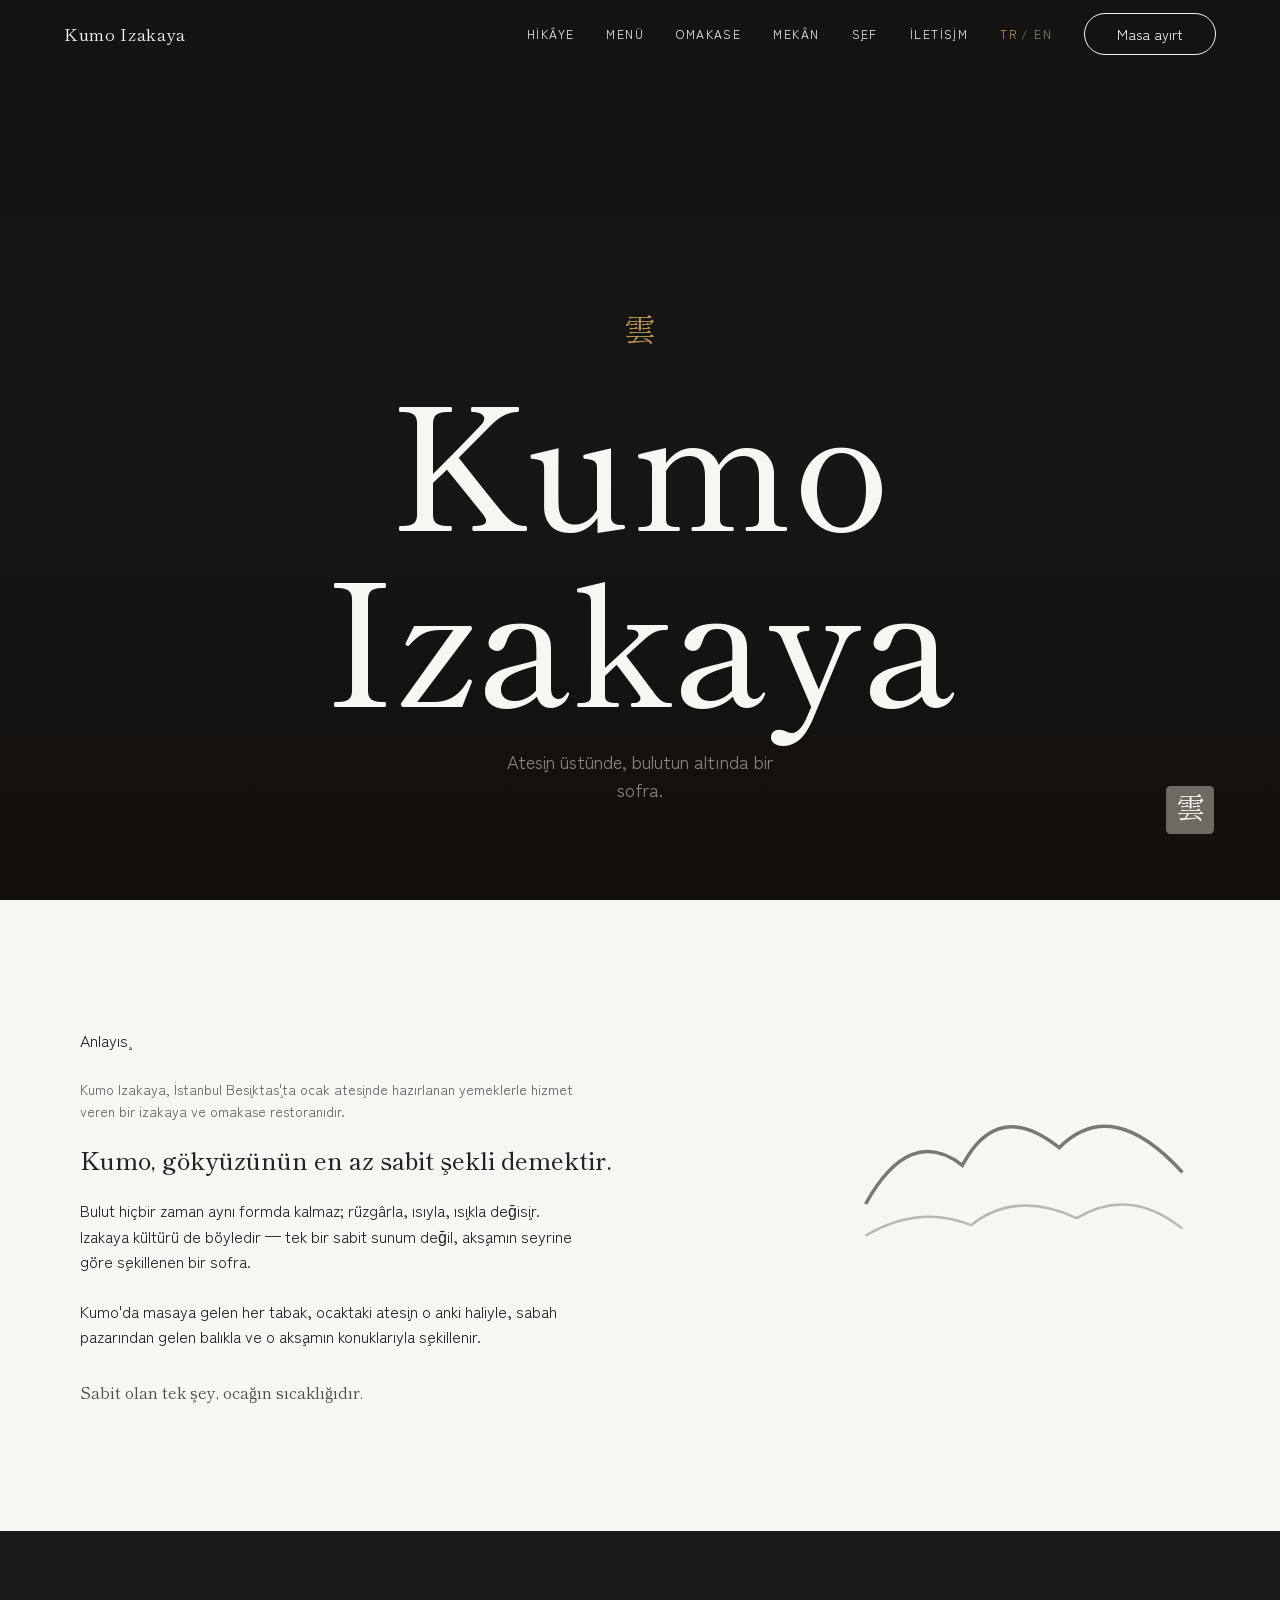
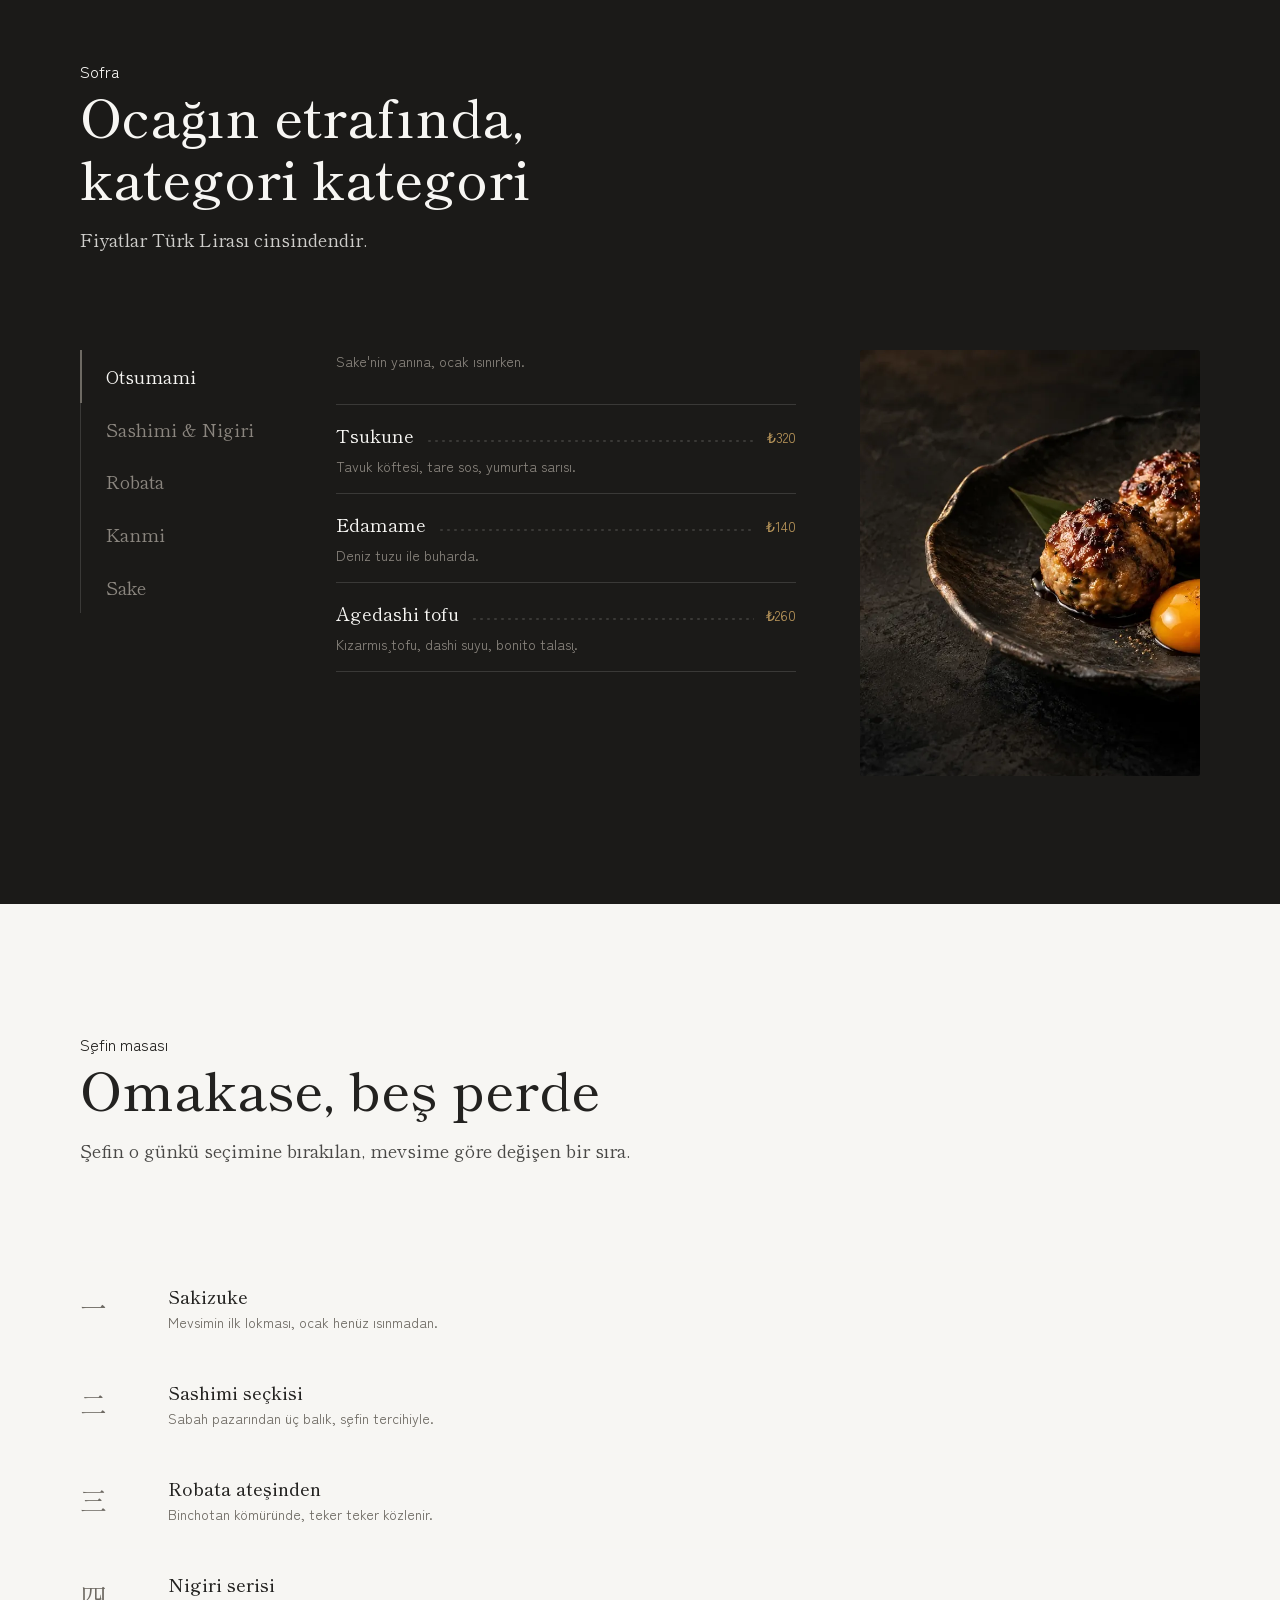
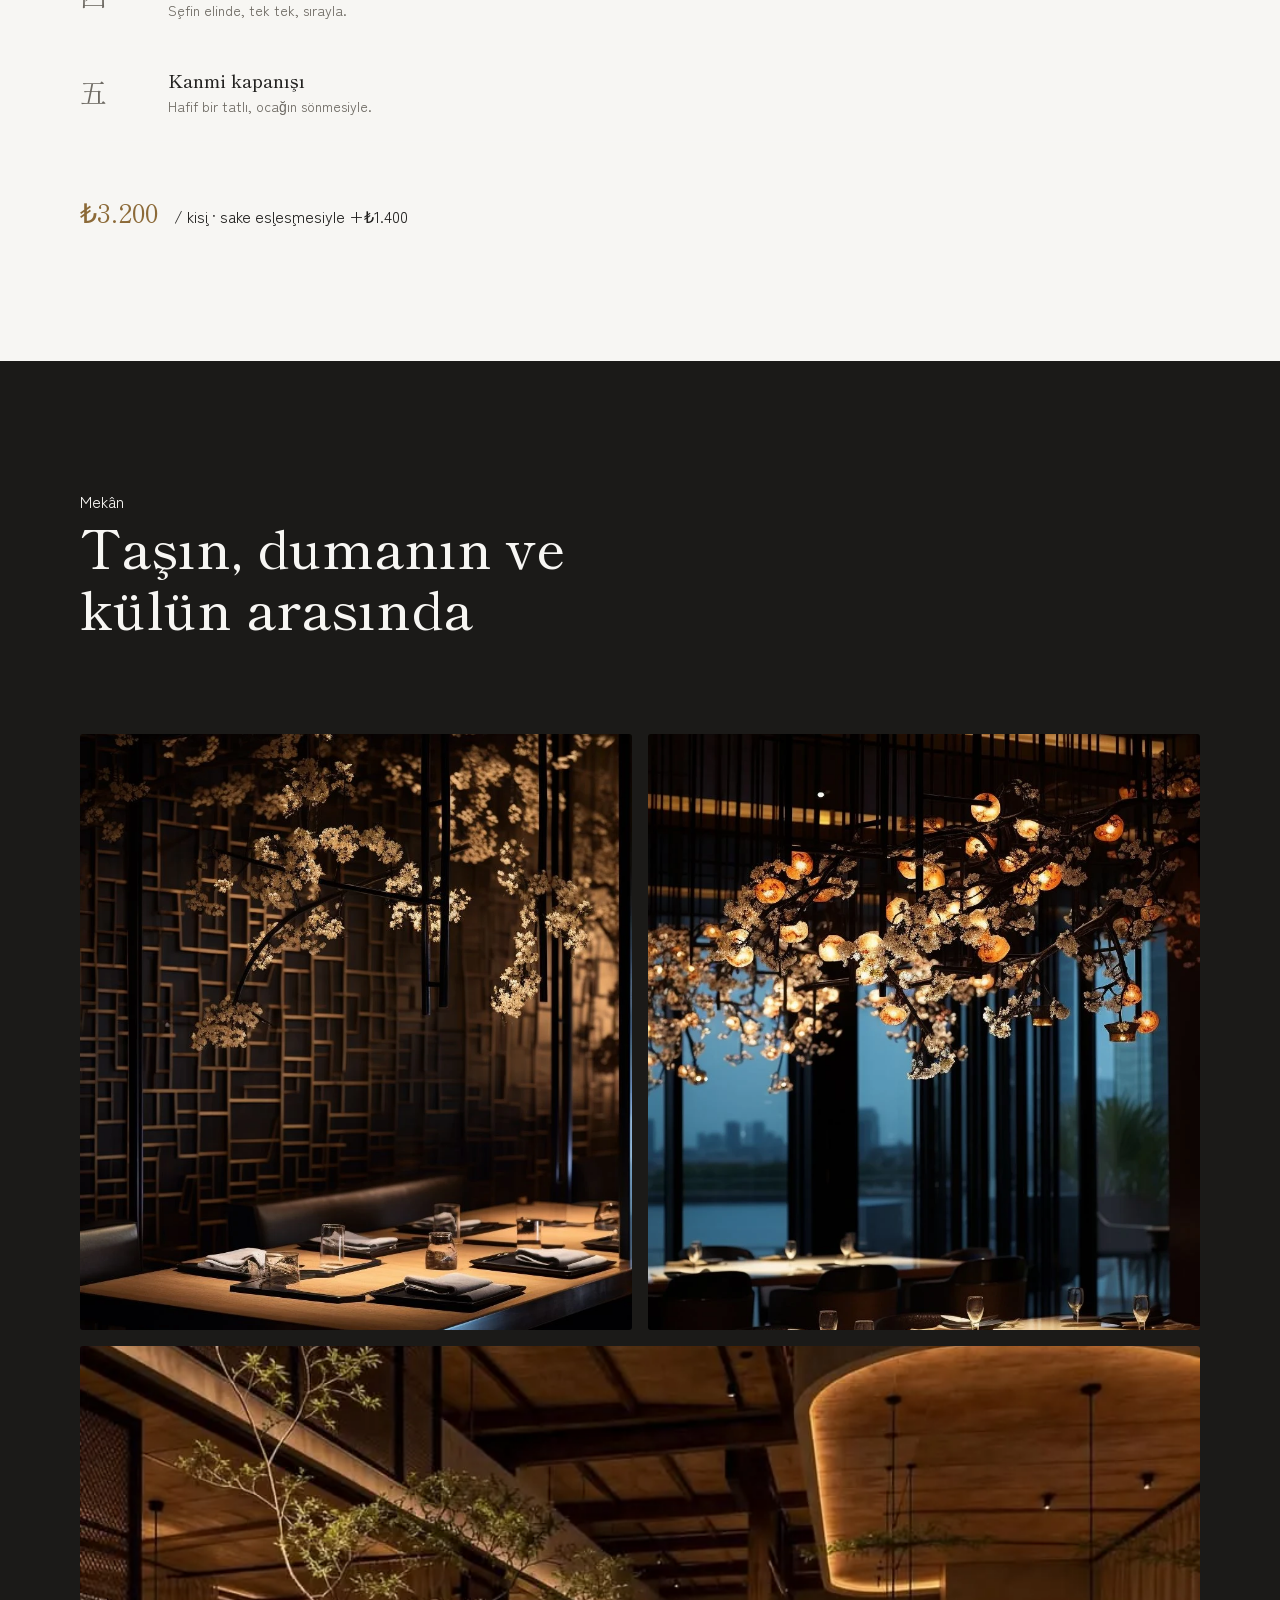
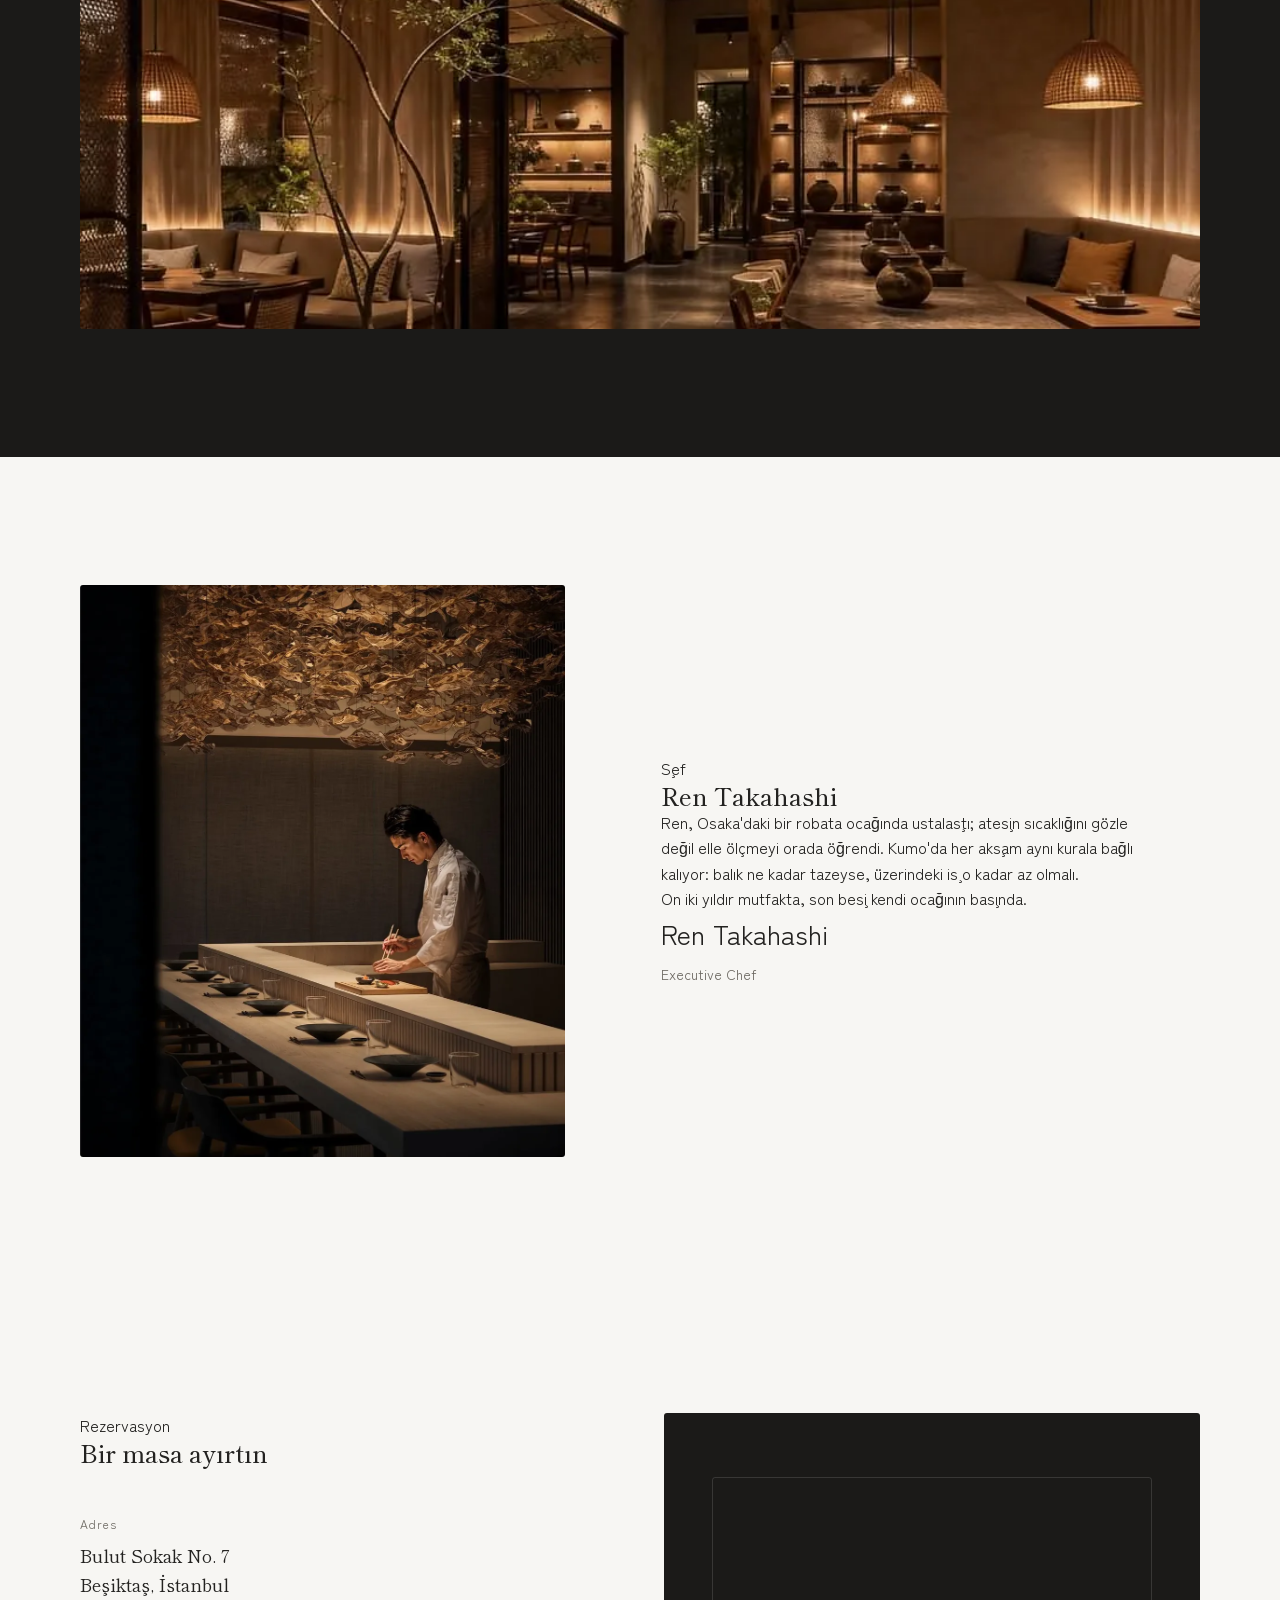
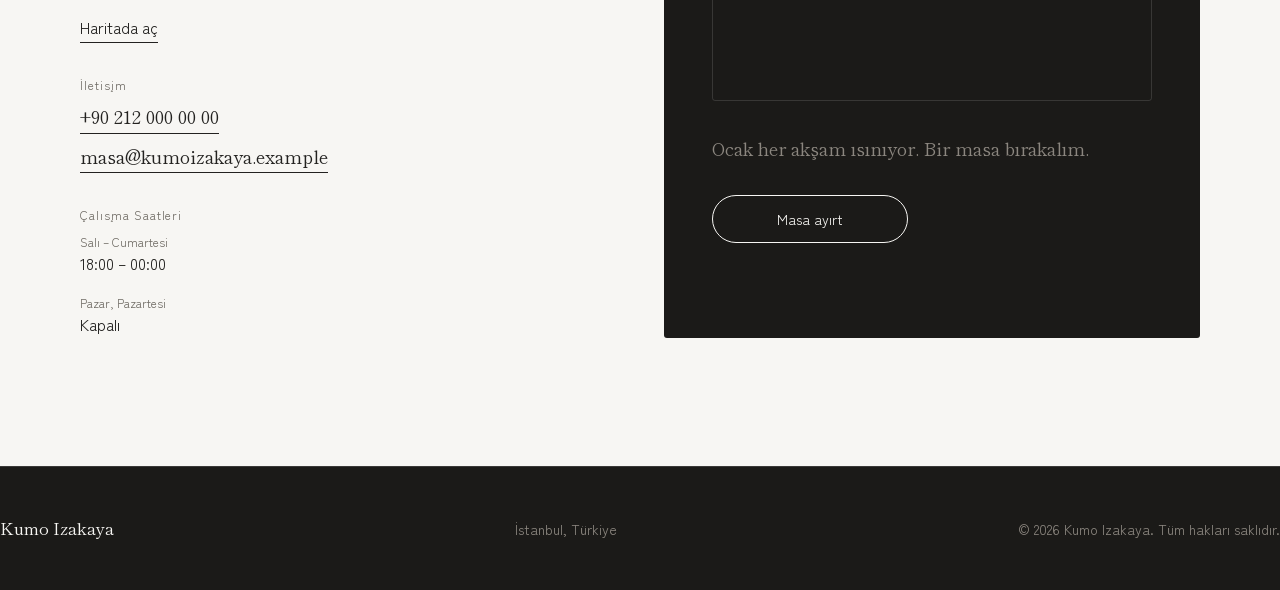
==== commit ef00a17b: "Rezervasyon sistemi: kapasiteli anında onay, yönetim paneli, iptal linki - Supabase (Frankfurt) şema" ====
--- a/index.html
+++ b/index.html
@@ -41,9 +41,6 @@
 <link rel="preload" as="style" href="https://fonts.googleapis.com/css2?family=Shippori+Mincho:wght@400;500&family=Zen+Kaku+Gothic+New:wght@400;500&display=swap">
 <link rel="stylesheet" href="https://fonts.googleapis.com/css2?family=Shippori+Mincho:wght@400;500&family=Zen+Kaku+Gothic+New:wght@400;500&display=swap" media="print" onload="this.media='all'">
 <noscript><link rel="stylesheet" href="https://fonts.googleapis.com/css2?family=Shippori+Mincho:wght@400;500&family=Zen+Kaku+Gothic+New:wght@400;500&display=swap"></noscript>
-
-<!-- Hero fotoğrafı LCP adayı: CSS'in indirilmesini beklemeden erkenden başlat. -->
-<link rel="preload" as="image" href="assets/img/kumo-hero.webp" fetchpriority="high">
 
 <link rel="stylesheet" href="css/tokens.css">
 <link rel="stylesheet" href="css/base.css">
@@ -189,18 +186,27 @@
 
   <!-- ============================== HERO ============================== -->
   <section class="hero" id="top" aria-label="Kumo Izakaya" data-ground="dark">
-    <div class="hero__photo" role="img" aria-label="Karanlık bir masanın üzerine sarkan kiraz çiçeği dalları, siyah-beyaz çekim" data-i18n-aria-label="hero-photo-alt"></div>
-    <div class="hero__scrim" aria-hidden="true"></div>
-    <div class="hero__content">
-      <div class="hero__kanji" aria-hidden="true">雲</div>
-      <h1 class="wordmark">Kumo Izakaya</h1>
-      <p class="hero__sub" data-i18n="hero-sub">Ateşin üstünde, bulutun altında bir sofra.</p>
-    </div>
-    <div class="hero__seal" aria-hidden="true">
-      <svg viewBox="0 0 100 100">
-        <rect x="4" y="4" width="92" height="92" rx="8" fill="currentColor"/>
-        <text x="50" y="68" text-anchor="middle" font-family="'Shippori Mincho', serif" font-size="56" fill="#F7F6F3">雲</text>
-      </svg>
+    <div class="hero__sticky">
+      <!-- Dekoratif arka plan videosu: ilk scroll'da oynamaya başlar ve loop'a girer.
+           Kaynak (masaüstü/mobil) js/hero-video.js içinde seçilir. -->
+      <video class="hero__video" muted loop playsinline preload="auto" aria-hidden="true" tabindex="-1"
+             data-src="assets/video/hero.mp4" data-src-mobile="assets/video/hero-mobile.mp4"></video>
+      <div class="hero__scrim" aria-hidden="true"></div>
+      <div class="hero__loading" aria-hidden="true"></div>
+      <div class="hero__overlay">
+        <div class="hero__content">
+          <div class="hero__kanji" aria-hidden="true">雲</div>
+          <h1 class="wordmark">Kumo Izakaya</h1>
+          <p class="hero__sub" data-i18n="hero-sub">Ateşin üstünde, bulutun altında bir sofra.</p>
+        </div>
+        <div class="hero__seal" aria-hidden="true">
+          <svg viewBox="0 0 100 100">
+            <rect x="4" y="4" width="92" height="92" rx="8" fill="currentColor"/>
+            <text x="50" y="68" text-anchor="middle" font-family="'Shippori Mincho', serif" font-size="56" fill="#F7F6F3">雲</text>
+          </svg>
+        </div>
+      </div>
+      <div class="hero__hint" aria-hidden="true"><span data-i18n="hero-scroll-hint">Kaydır</span></div>
     </div>
   </section>
 
@@ -233,7 +239,7 @@
         <p data-i18n="menu-sub">Fiyatlar Türk Lirası cinsindendir.</p>
       </div>
 
-      <div class="menu">
+      <div class="menu reveal">
         <div class="menu-tabs" role="tablist" aria-orientation="vertical" aria-label="Menü kategorileri" id="menu-tablist">
           <button class="menu-tab" role="tab" id="tab-otsumami" aria-controls="panel-otsumami" aria-selected="true" data-i18n="cat-otsumami">Otsumami</button>
           <button class="menu-tab" role="tab" id="tab-sashimi" aria-controls="panel-sashimi" aria-selected="false" tabindex="-1" data-i18n="cat-sashimi">Sashimi &amp; Nigiri</button>
@@ -481,73 +487,83 @@
           <input type="date" id="r-date" name="date" required aria-describedby="err-date">
           <p class="field__error" id="err-date" data-i18n="form-date-error">Lütfen bir tarih seçin.</p>
         </div>
-        <div class="field" id="field-time">
-          <label for="r-time" data-i18n="form-time">Saat</label>
-          <select id="r-time" name="time" required aria-describedby="err-time">
+        <div class="field" id="field-party">
+          <label for="r-party" data-i18n="form-party">Kişi sayısı</label>
+          <select id="r-party" name="party" required aria-describedby="err-party party-hint">
             <option value="" disabled selected data-i18n="form-select">Seçin</option>
-            <option>18:00</option>
-            <option>18:30</option>
-            <option>19:00</option>
-            <option>19:30</option>
-            <option>20:00</option>
-            <option>21:00</option>
-            <option>22:00</option>
+            <option value="1" data-i18n="form-guests-1">1 kişi</option>
+            <option value="2" data-i18n="form-guests-2">2 kişi</option>
+            <option value="3" data-i18n="form-guests-3">3 kişi</option>
+            <option value="4" data-i18n="form-guests-4">4 kişi</option>
+            <option value="5" data-i18n="form-guests-5">5 kişi</option>
+            <option value="6" data-i18n="form-guests-6">6 kişi</option>
+            <option value="7" data-i18n="form-guests-7">7 kişi (özel oda)</option>
+            <option value="8" data-i18n="form-guests-8">8 kişi (özel oda)</option>
+            <option value="more" data-i18n="form-guests-more">9 veya daha fazla (bizi arayın)</option>
           </select>
-          <p class="field__error" id="err-time" data-i18n="form-time-error">Lütfen bir saat seçin.</p>
-        </div>
-      </div>
-
-      <div class="field" id="field-party">
-        <label for="r-party" data-i18n="form-party">Kişi sayısı</label>
-        <select id="r-party" name="party" required aria-describedby="err-party">
-          <option value="" disabled selected data-i18n="form-select">Seçin</option>
-          <option data-i18n="form-guests-1">1 kişi</option>
-          <option data-i18n="form-guests-2">2 kişi</option>
-          <option data-i18n="form-guests-3">3 kişi</option>
-          <option data-i18n="form-guests-4">4 kişi</option>
-          <option data-i18n="form-guests-5">5 kişi</option>
-          <option data-i18n="form-guests-6">6 kişi</option>
-          <option data-i18n="form-guests-more">7 veya daha fazla (bizi arayın)</option>
-        </select>
-        <p class="field__error" id="err-party" data-i18n="form-party-error">Lütfen kişi sayısını seçin.</p>
-      </div>
-
-      <div class="field" id="field-name">
-        <label for="r-name" data-i18n="form-name">Ad soyad</label>
-        <input type="text" id="r-name" name="name" autocomplete="name" required aria-describedby="err-name">
-        <p class="field__error" id="err-name" data-i18n="form-name-error">Lütfen adınızı girin.</p>
-      </div>
-
-      <div class="field" id="field-phone">
-        <label for="r-phone" data-i18n="form-phone">Telefon</label>
-        <input type="tel" id="r-phone" name="phone" autocomplete="tel" inputmode="tel" required aria-describedby="err-phone" placeholder="+90 5XX XXX XX XX">
-        <p class="field__error" id="err-phone" data-i18n="form-phone-error">Lütfen bir telefon numarası girin.</p>
-      </div>
-
-      <div class="field" id="field-email">
-        <label for="r-email"><span data-i18n="form-email">E-posta</span> <span data-i18n="form-optional">(opsiyonel)</span></label>
-        <input type="email" id="r-email" name="email" autocomplete="email" aria-describedby="err-email">
-        <p class="field__error" id="err-email" data-i18n="form-email-error">Lütfen geçerli bir e-posta girin.</p>
-      </div>
+          <p class="field__error" id="err-party" data-i18n="form-party-error">Lütfen kişi sayısını seçin.</p>
+        </div>
+      </div>
+      <p class="field__hint field__hint--block" id="party-hint" aria-live="polite" hidden></p>
 
       <div class="field-check">
         <input type="checkbox" id="r-private" name="private">
         <label for="r-private" data-i18n="form-private">Özel oda talep ediyorum</label>
       </div>
 
+      <div class="field" id="field-time">
+        <label for="r-time" data-i18n="form-time">Saat</label>
+        <select id="r-time" name="time" required disabled aria-describedby="err-time time-hint">
+          <option value="" disabled selected data-i18n="form-time-first">Önce tarih ve kişi sayısı seçin</option>
+        </select>
+        <p class="field__hint" id="time-hint" aria-live="polite"></p>
+        <p class="field__error" id="err-time" data-i18n="form-time-error">Lütfen bir saat seçin.</p>
+      </div>
+
+      <div class="field" id="field-name">
+        <label for="r-name" data-i18n="form-name">Ad soyad</label>
+        <input type="text" id="r-name" name="name" autocomplete="name" required maxlength="100" aria-describedby="err-name">
+        <p class="field__error" id="err-name" data-i18n="form-name-error">Lütfen adınızı girin.</p>
+      </div>
+
+      <div class="field" id="field-phone">
+        <label for="r-phone" data-i18n="form-phone">Telefon</label>
+        <input type="tel" id="r-phone" name="phone" autocomplete="tel" inputmode="tel" required minlength="7" maxlength="30" aria-describedby="err-phone" placeholder="+90 5XX XXX XX XX">
+        <p class="field__error" id="err-phone" data-i18n="form-phone-error">Lütfen geçerli bir telefon numarası girin.</p>
+      </div>
+
+      <div class="field" id="field-email">
+        <label for="r-email" data-i18n="form-email">E-posta</label>
+        <input type="email" id="r-email" name="email" autocomplete="email" required maxlength="200" aria-describedby="err-email">
+        <p class="field__error" id="err-email" data-i18n="form-email-error">Onay e-postası için geçerli bir adres girin.</p>
+      </div>
+
       <div class="field" id="field-note">
         <label for="r-note"><span data-i18n="form-note">Not</span> <span data-i18n="form-optional">(opsiyonel)</span></label>
-        <textarea id="r-note" name="note" rows="3"></textarea>
-      </div>
-
-      <button class="reserve-form__submit" type="submit" data-i18n="form-submit">Talep gönder</button>
+        <textarea id="r-note" name="note" rows="3" maxlength="500"></textarea>
+      </div>
+
+      <div class="field" id="field-consent">
+        <div class="field-check">
+          <input type="checkbox" id="r-consent" name="consent" required aria-describedby="err-consent">
+          <label for="r-consent"><span data-i18n="form-consent">Kişisel verilerimin rezervasyon amacıyla işlenmesini kabul ediyorum.</span> <a href="kvkk.html" target="_blank" rel="noopener" data-i18n="form-consent-link">Aydınlatma Metni</a></label>
+        </div>
+        <p class="field__error" id="err-consent" data-i18n="form-consent-error">Devam etmek için onay vermeniz gerekiyor.</p>
+      </div>
+
+      <div class="turnstile-box" id="turnstile-box"></div>
+
+      <p class="form-server-error" id="form-server-error" role="alert" hidden></p>
+
+      <button class="reserve-form__submit" id="reserve-submit" type="submit" data-i18n="form-submit">Masayı ayırt</button>
     </form>
 
     <div id="reserve-confirm" class="reserve-confirm" hidden>
       <div class="reserve-confirm__mark" aria-hidden="true">&#10003;</div>
-      <h2 tabindex="-1" id="reserve-confirm-h" data-i18n="confirm-title">Talebiniz alındı</h2>
-      <p style="margin-top:var(--sp-3)"><span data-i18n="confirm-body-1">Sizin için not aldık:</span> <strong id="reserve-confirm-details"></strong>. <span data-i18n="confirm-body-2">Ekibimiz sizi arayarak onaylayacak.</span></p>
-      <p class="reserve-confirm__note" data-i18n="confirm-note">Bu bir tasarım önizlemesidir — hiçbir talep gerçekten gönderilmedi.</p>
+      <h2 tabindex="-1" id="reserve-confirm-h" data-i18n="confirm-title">Rezervasyonunuz onaylandı</h2>
+      <p style="margin-top:var(--sp-3)"><span data-i18n="confirm-body-1">Masanız ayrıldı:</span> <strong id="reserve-confirm-details"></strong>. <span data-i18n="confirm-body-2">Onay e-postası adresinize gönderildi.</span></p>
+      <p class="reserve-confirm__code"><span data-i18n="confirm-code">Rezervasyon kodu</span> <strong id="reserve-confirm-code"></strong></p>
+      <p class="reserve-confirm__note" data-i18n="confirm-note">Planınız değişirse e-postadaki bağlantıdan iptal edebilirsiniz. E-posta gelmediyse spam klasörüne bakın.</p>
     </div>
   </div>
 </dialog>
@@ -558,7 +574,10 @@
   <span data-i18n="footer-copyright">© 2026 Kumo Izakaya. Tüm hakları saklıdır.</span>
 </footer>
 
+<script src="js/hero-video.js" defer></script>
+<script src="js/config.js" defer></script>
 <script src="js/i18n.js" defer></script>
 <script src="js/main.js" defer></script>
+<script src="js/reserve.js" defer></script>
 </body>
 </html>
--- a/css/tokens.css
+++ b/css/tokens.css
@@ -4,6 +4,21 @@
    Palette is ash and paper: spent charcoal, ash-grey, near-white — the two
    states of the same fire — with one warm ember-brass accent.
    ========================================================================== */
+
+/* Shippori Mincho ve Zen Kaku Gothic New, Türkçeye özgü İ/ı/Ş/ş/Ğ/ğ
+   karakterlerini bozuk çiziyor (bu fontların Latin Extended-A eklentisi
+   hatalı). Bu 6 karakter için sistem fontuna düşür, geri kalan metin
+   aynı fontta kalmaya devam eder — görsel tasarım değişmez. */
+@font-face{
+  font-family:"TR Glyph Fix Display";
+  src:local("Georgia"), local("Times New Roman"), local("Times");
+  unicode-range:U+0130,U+0131,U+015E,U+015F,U+011E,U+011F;
+}
+@font-face{
+  font-family:"TR Glyph Fix Body";
+  src:local("Helvetica Neue"), local("Helvetica"), local("Arial");
+  unicode-range:U+0130,U+0131,U+015E,U+015F,U+011E,U+011F;
+}
 
 :root{
   /* ---- Color — ash and paper, the two states of the same fire ---- */
@@ -26,8 +41,8 @@
      Shippori Mincho: headings, wordmark, dish names — a Japanese Mincho
      serif with matching kanji weight, not a generic Western display face.
      Zen Kaku Gothic New: body copy, labels, form fields. */
-  --font-display: "Shippori Mincho", "Hiragino Mincho ProN", Georgia, serif;
-  --font-body: "Zen Kaku Gothic New", "Hiragino Sans", "Helvetica Neue", Arial, sans-serif;
+  --font-display: "TR Glyph Fix Display", "Shippori Mincho", "Hiragino Mincho ProN", Georgia, serif;
+  --font-body: "TR Glyph Fix Body", "Zen Kaku Gothic New", "Hiragino Sans", "Helvetica Neue", Arial, sans-serif;
 
   /* ---- Type scale — 16px base, ratio 1.333 ---- */
   --wordmark: clamp(56px, 15vw, 168px);
@@ -87,7 +102,6 @@
   --ph-sumi: url("[data-uri]");
 
   /* One line each — replace with the real photo path when supplied. */
-  --img-hero:      url("../assets/img/kumo-hero.webp");
   --img-chef:      url("../assets/img/kumo-chef.webp");
   --img-dish-otsumami: url("../assets/img/kumo-dish-otsumami.webp");
   --img-dish-robata:   url("../assets/img/kumo-dish-robata.webp");
--- a/css/layout.css
+++ b/css/layout.css
@@ -41,32 +41,80 @@
 }
 
 /* ---------------------------------------------------------------------
-   Hero — Hiden-style: full-bleed grayscale photo, wordmark centered
-   low, thin tracked nav fixed above it.
+   Hero — full-screen video, same grayscale treatment as the photo it
+   replaced. One screen tall: a still frame until the first scroll, then
+   js/hero-video.js plays it on a loop while the page scrolls on
+   normally. Under prefers-reduced-motion it never plays.
    --------------------------------------------------------------------- */
 .hero{
   position: relative;
-  min-height: 100vh;
-  min-height: 100svh;
-  display: flex;
-  flex-direction: column;
-  justify-content: flex-end;
-  overflow: clip;
   background: var(--sumi);
 }
-.hero__photo{
+.hero__sticky{
+  position: relative;
+  width: 100%;
+  height: 100vh;
+  height: 100svh;
+  overflow: hidden;
+}
+.hero__video{
   position: absolute;
   inset: 0;
-  background-image: var(--img-hero);
-  background-size: cover;
-  background-position: center;
+  width: 100%;
+  height: 100%;
+  object-fit: cover;
+  object-position: center;
   filter: grayscale(1) contrast(1.05) brightness(.78);
-}
+  pointer-events: none;
+}
+/* Sits over the video until the first frame is decoded, then fades. */
+.hero__loading{
+  position: absolute;
+  inset: 0;
+  background: var(--sumi);
+  opacity: 1;
+  transition: opacity .9s var(--ease);
+  pointer-events: none;
+}
+.hero.is-ready .hero__loading{ opacity: 0; }
 .hero__scrim{
   position: absolute;
   inset: 0;
   background: linear-gradient(0deg, rgba(16,12,10,.86) 0%, rgba(16,12,10,.28) 46%, rgba(16,12,10,.5) 100%);
   pointer-events: none;
+}
+.hero__overlay{
+  position: absolute;
+  inset: 0;
+  display: flex;
+  flex-direction: column;
+  justify-content: flex-end;
+}
+.hero__hint{
+  position: absolute;
+  left: var(--gutter);
+  bottom: var(--sp-5);
+  display: flex;
+  flex-direction: column;
+  align-items: flex-start;
+  gap: var(--sp-2);
+  font-size: .75rem;
+  letter-spacing: .28em;
+  text-transform: uppercase;
+  color: var(--ash);
+  pointer-events: none;
+  transition: opacity .6s var(--ease);
+}
+.hero.is-playing .hero__hint{ opacity: 0; }
+.hero__hint::after{
+  content: "";
+  width: 1px;
+  height: 2.25rem;
+  background: currentColor;
+  opacity: .6;
+}
+@media (prefers-reduced-motion: reduce){
+  .hero__hint{ display: none; }
 }
 .hero__content{
   position: relative;
@@ -290,7 +338,10 @@
     border-bottom: 2px solid transparent;
   }
   .menu-tab[aria-selected="true"]{ border-bottom-color: var(--momiji); }
-  .menu-photo{ position: static; order: -1; margin-bottom: var(--sp-6); aspect-ratio: 16 / 10; }
+  /* position: relative (not static/sticky) — still needs to stay the
+     containing block for .menu-photo__img's absolute-positioned layers,
+     or they escape to the viewport and the photo appears blank. */
+  .menu-photo{ position: relative; order: -1; margin-bottom: var(--sp-6); aspect-ratio: 16 / 10; }
 }
 
 /* ---------------------------------------------------------------------
--- a/css/components.css
+++ b/css/components.css
@@ -404,3 +404,54 @@
   padding-bottom: .1em;
 }
 .text-link:hover{ opacity: .75; }
+
+/* ---------------------------------------------------------------------
+   Reservation: live availability, server errors, confirm code
+   --------------------------------------------------------------------- */
+.field__hint{
+  margin-top: var(--sp-2);
+  font-size: var(--step-label);
+  color: var(--ash);
+  min-height: 1em;
+}
+.field__hint:empty{ display: none; }
+.field__hint--block{ margin: calc(-1 * var(--sp-2)) 0 var(--sp-5); }
+.field__hint a{ color: var(--washi); }
+.field select:disabled{ opacity: .6; cursor: not-allowed; }
+.field select option:disabled{ color: var(--ash); }
+.field .field-check{ margin-bottom: 0; }
+.field .field-check label a{ color: var(--washi); }
+.field-check + .field__error{ margin-top: var(--sp-2); }
+.field-check{ align-items: flex-start; }
+.field-check input{ margin-top: .15rem; flex: none; }
+.field-check label{ line-height: 1.5; }
+
+.turnstile-box{ margin-bottom: var(--sp-5); min-height: 0; }
+.turnstile-box:empty{ display: none; }
+
+.form-server-error{
+  margin: 0 0 var(--sp-4);
+  padding: var(--sp-3) var(--sp-4);
+  border: 1px solid #C97A6A;
+  border-radius: var(--radius-sm);
+  background: rgba(224,162,150,.1);
+  color: #E0A296;
+  font-size: var(--step-small);
+}
+.form-server-error[hidden]{ display: none; }
+
+.reserve-confirm__code{
+  margin-top: var(--sp-5);
+  display: flex;
+  align-items: baseline;
+  gap: var(--sp-3);
+  font-size: var(--step-small);
+  color: var(--ash);
+}
+.reserve-confirm__code strong{
+  font-family: var(--font-display);
+  font-size: var(--step-title);
+  letter-spacing: .12em;
+  color: var(--kin);
+  font-weight: 500;
+}
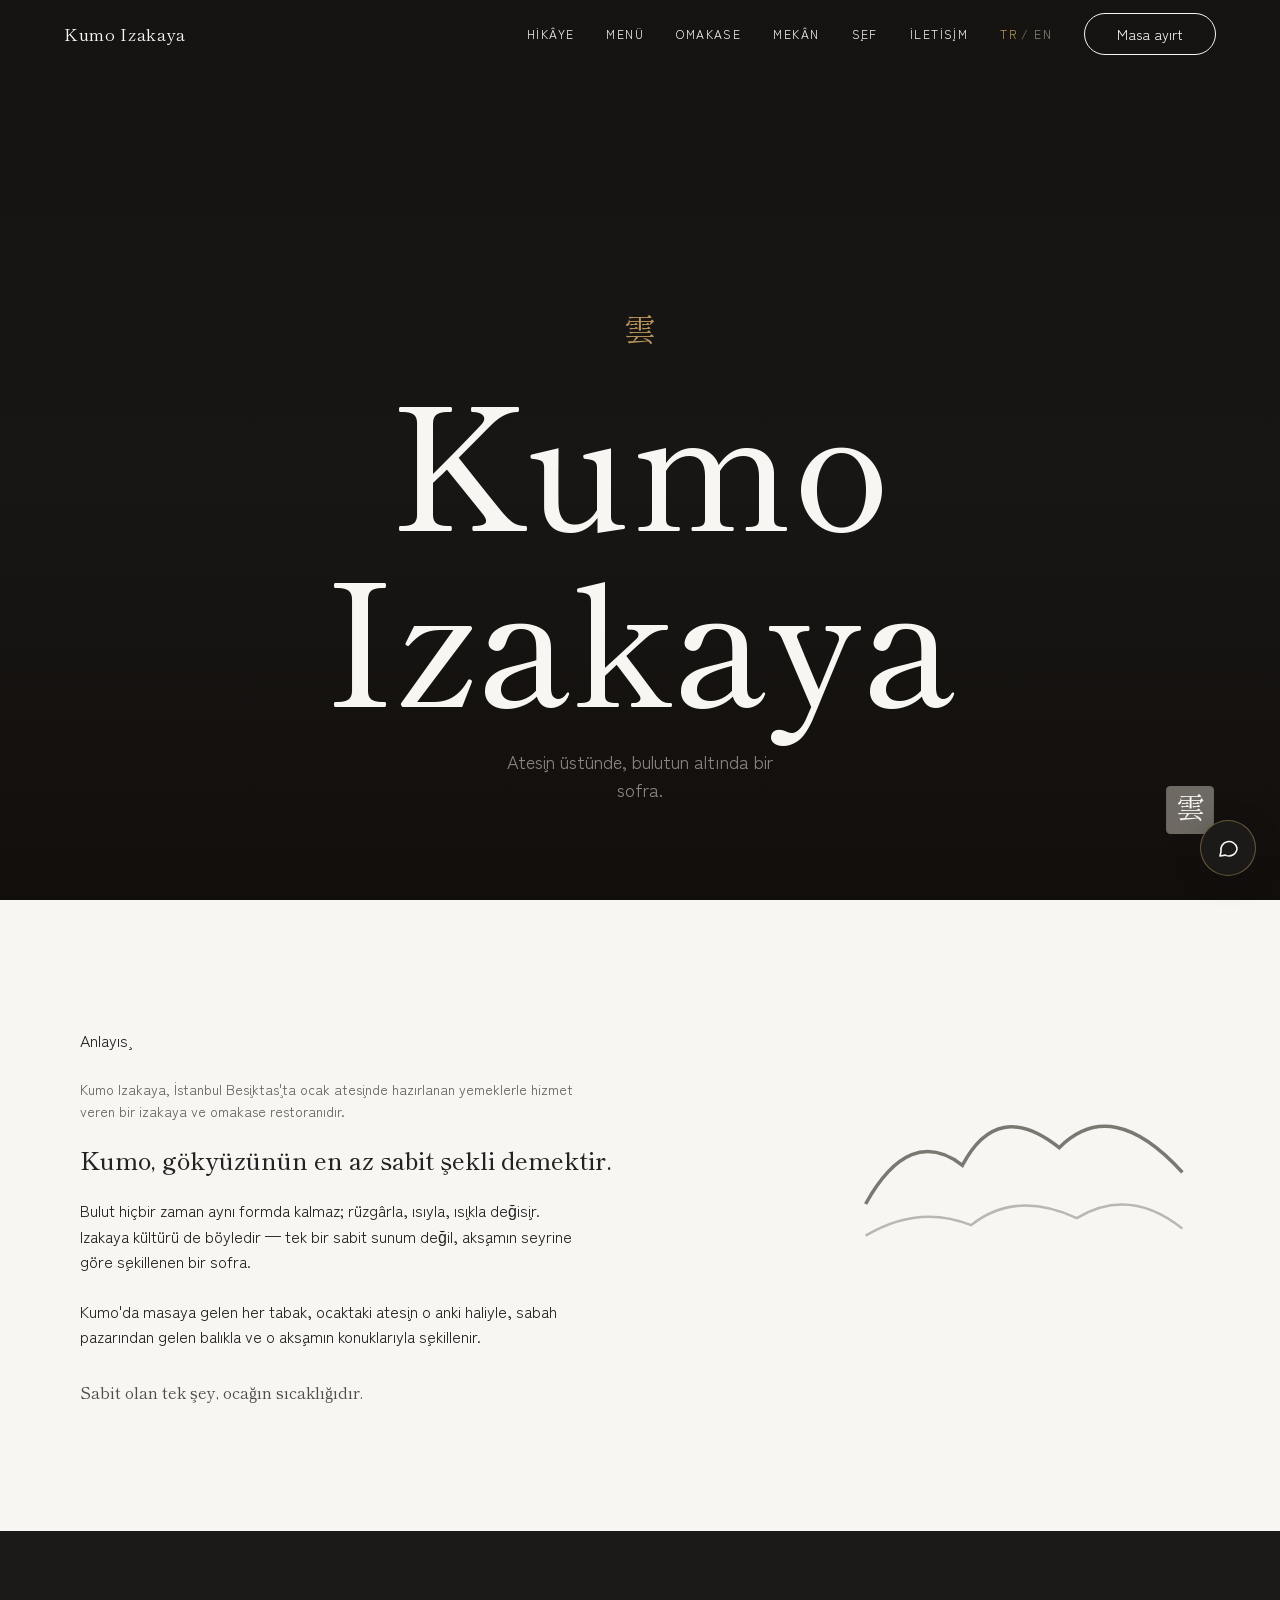
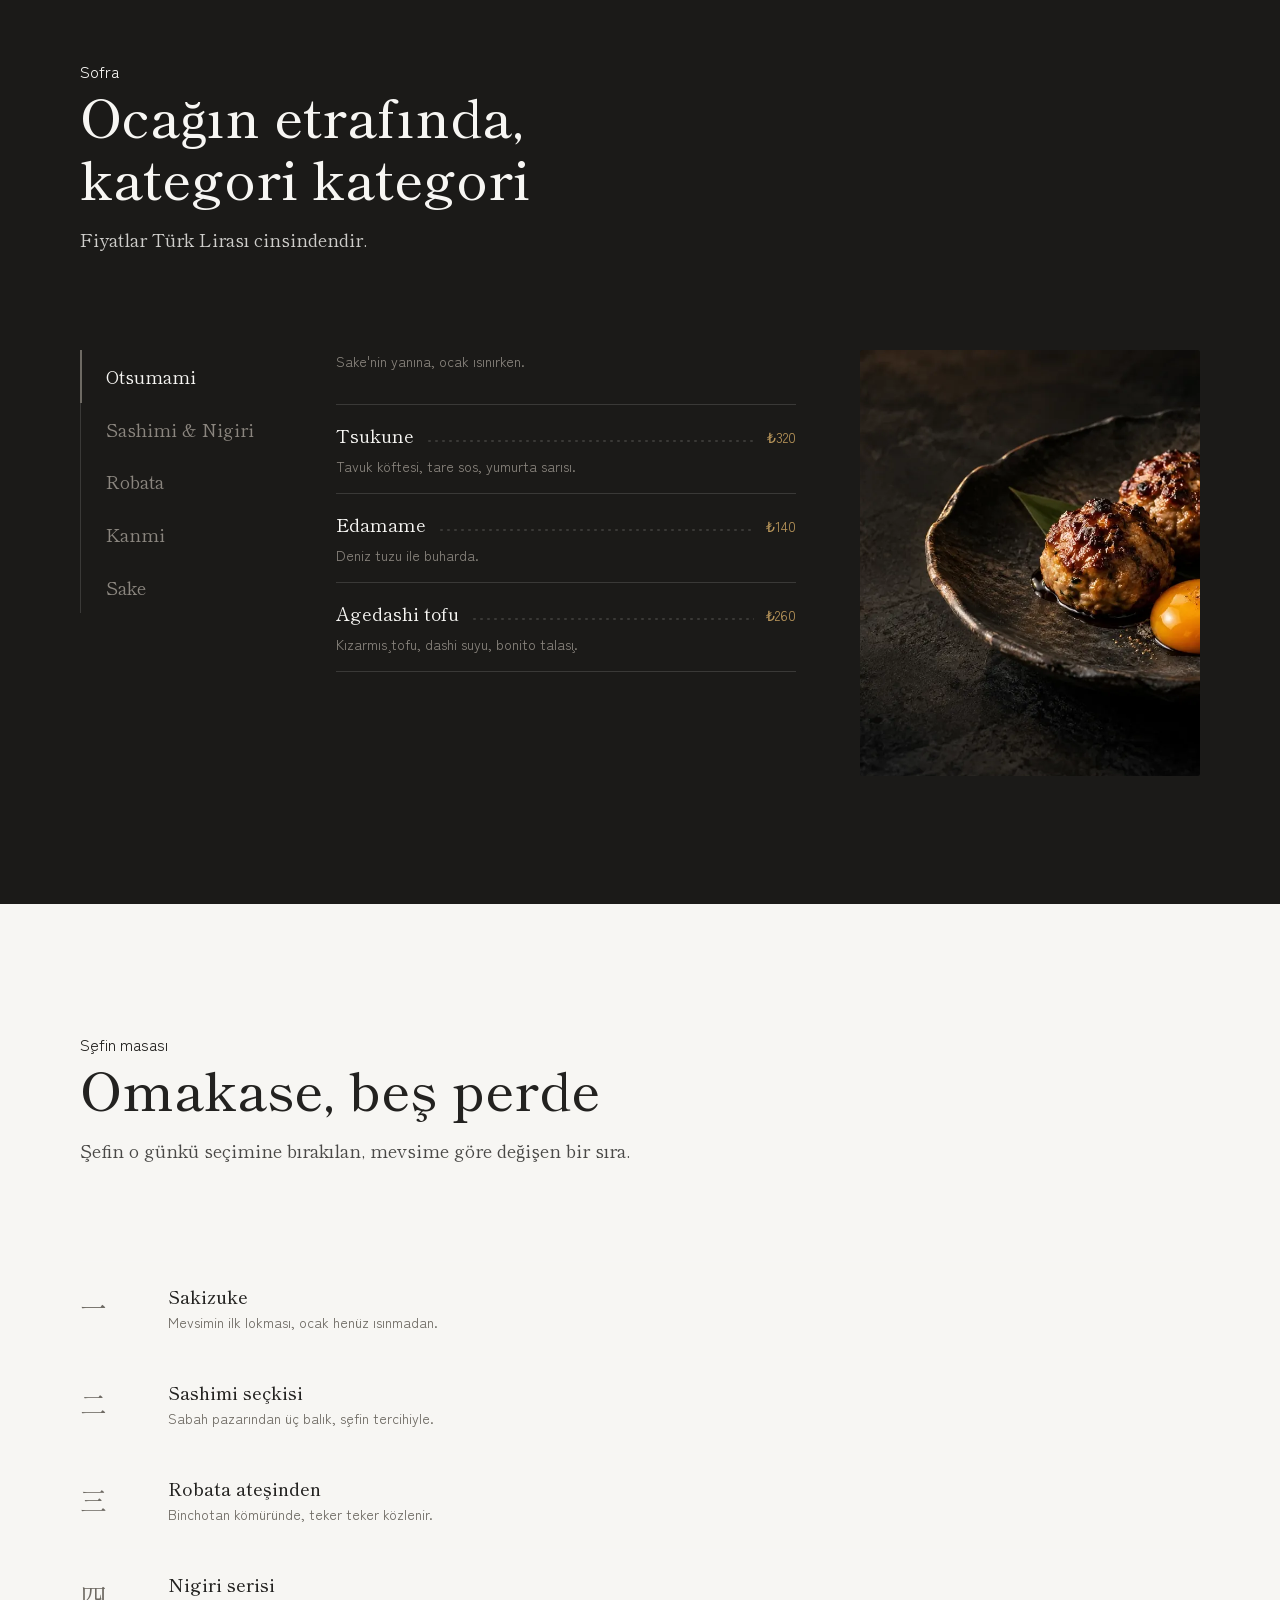
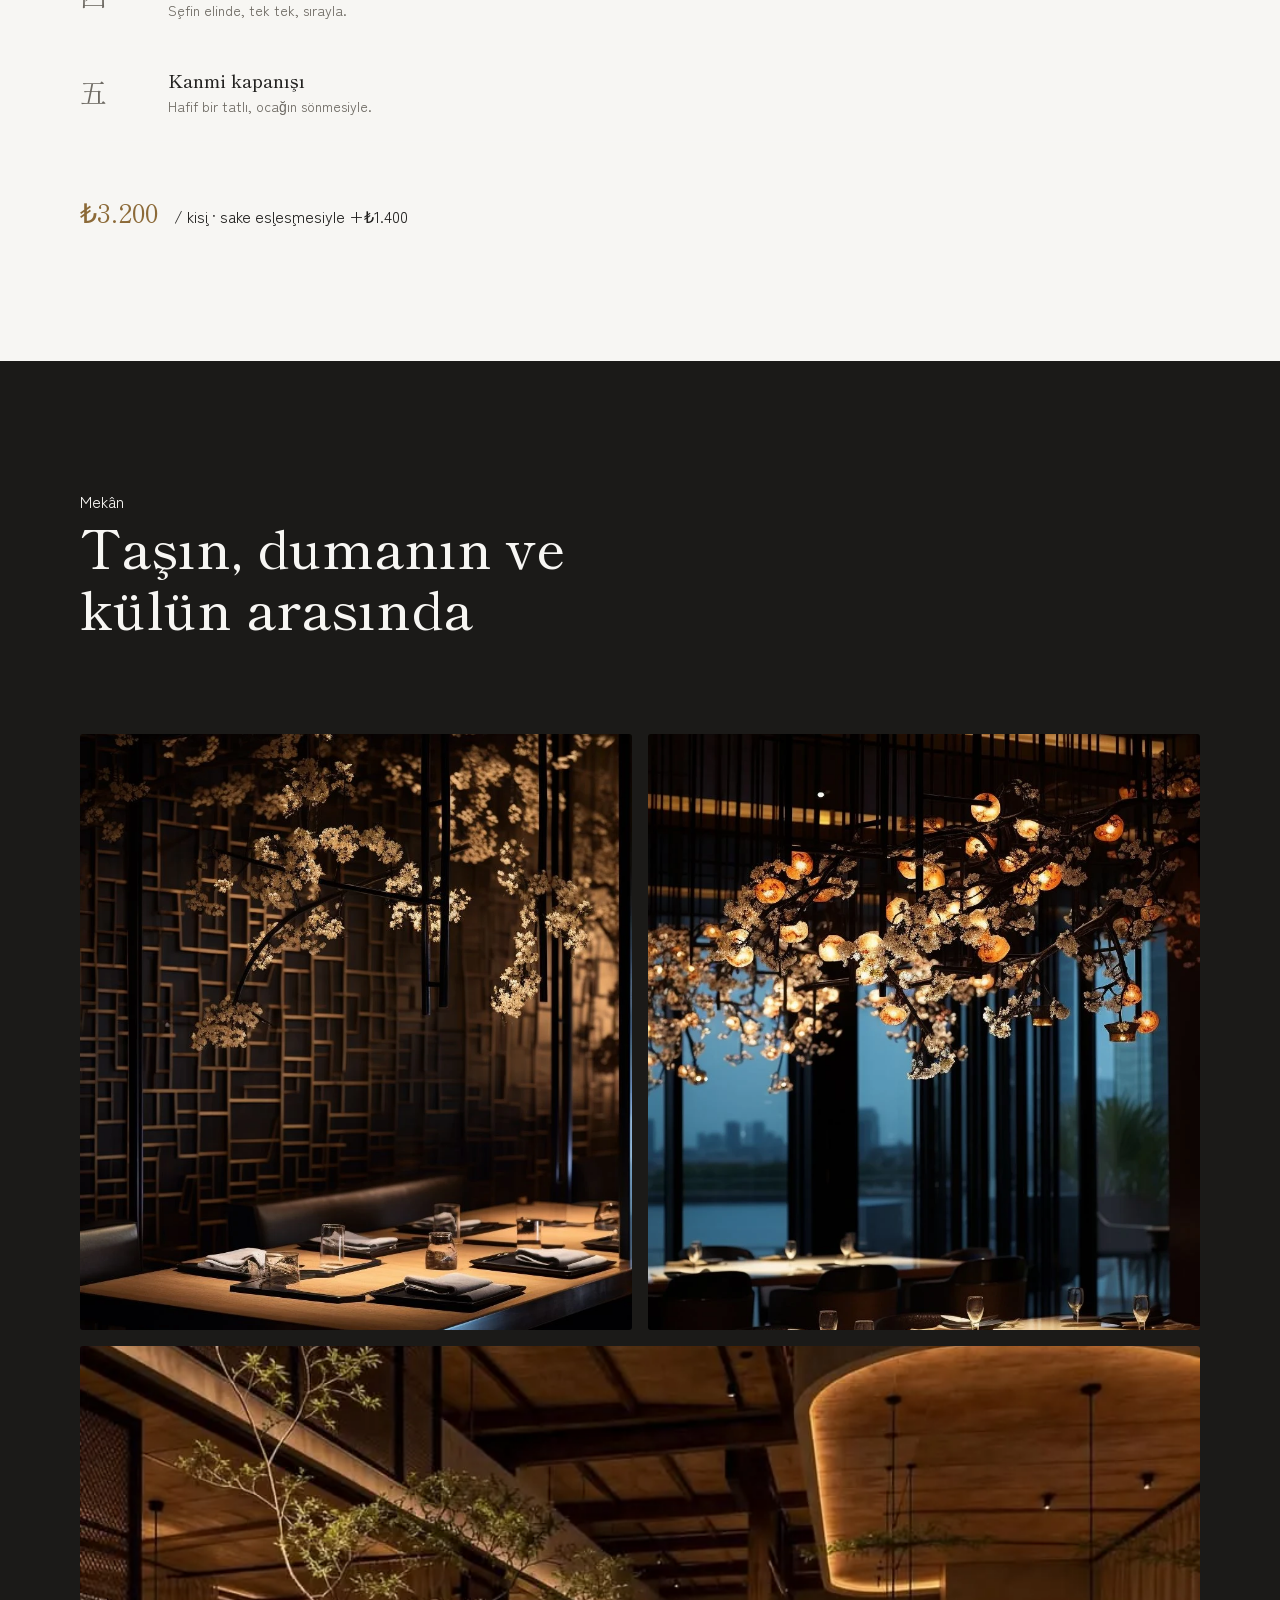
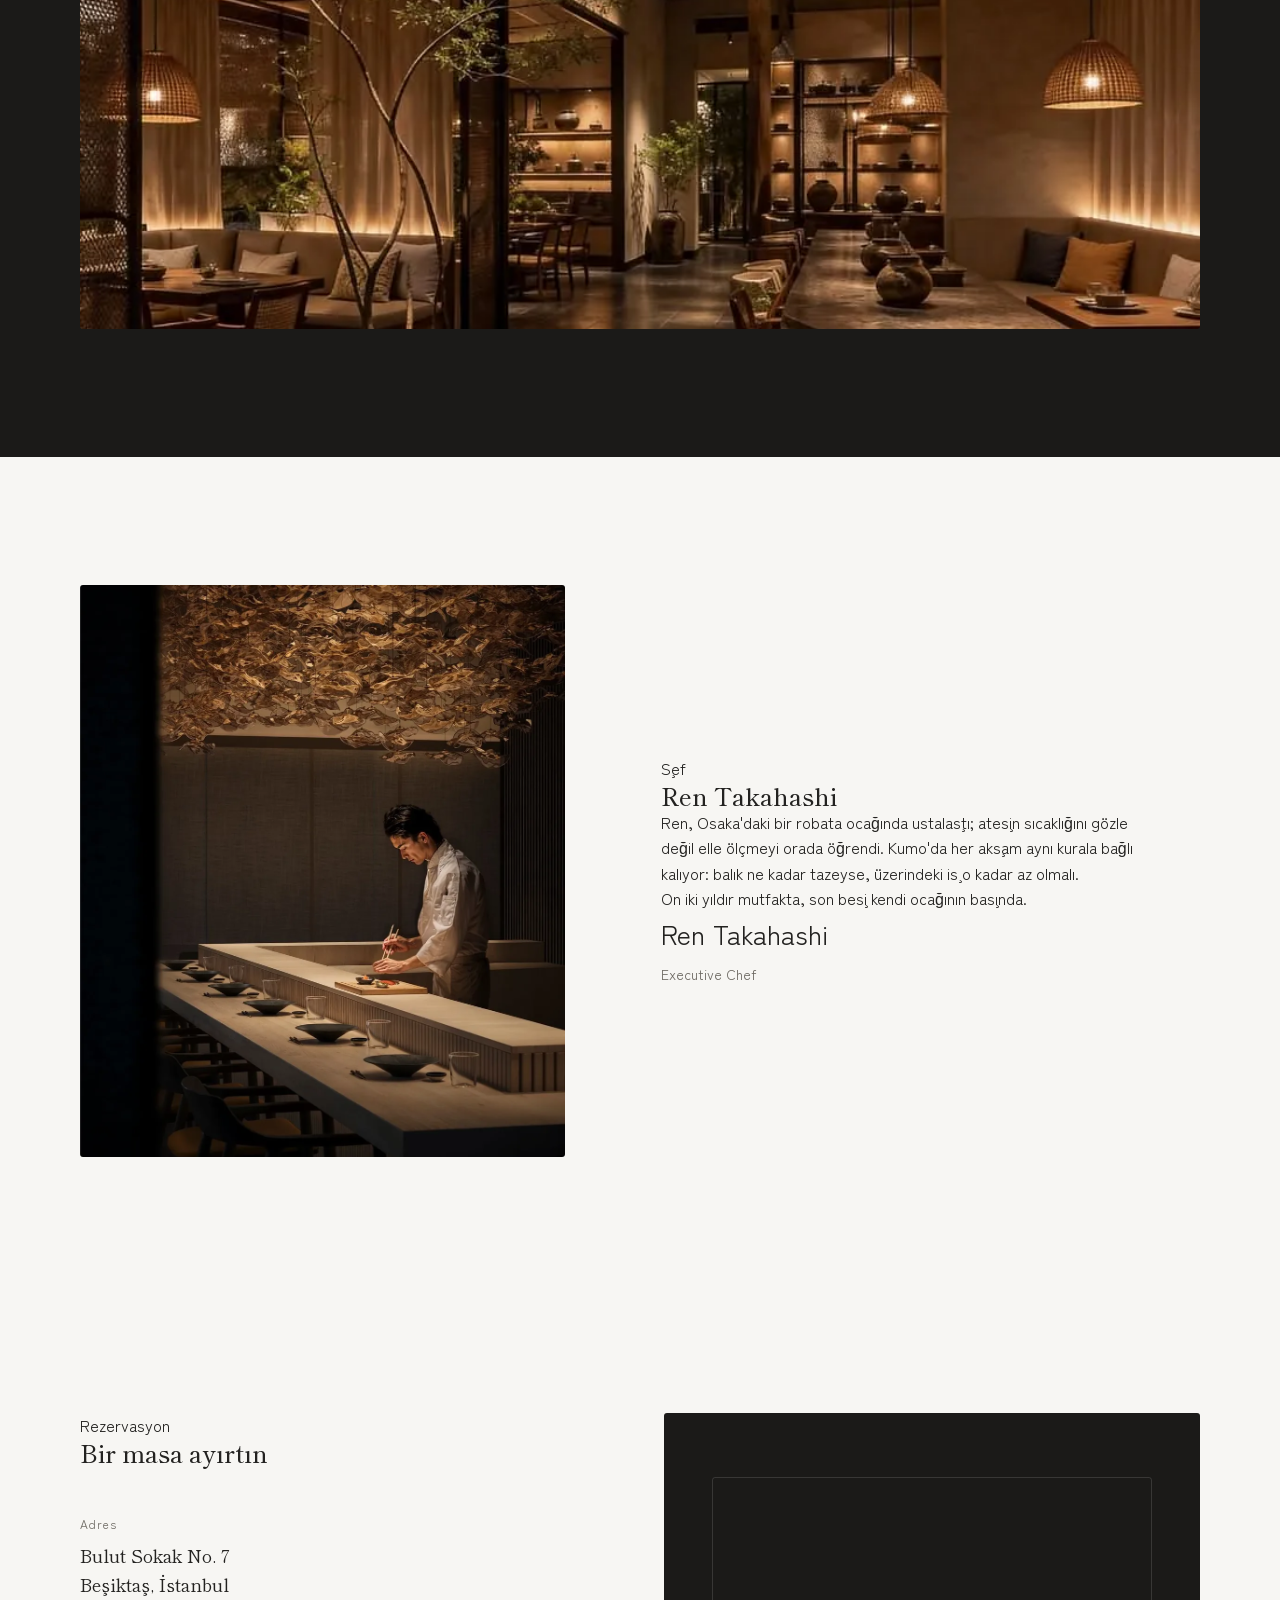
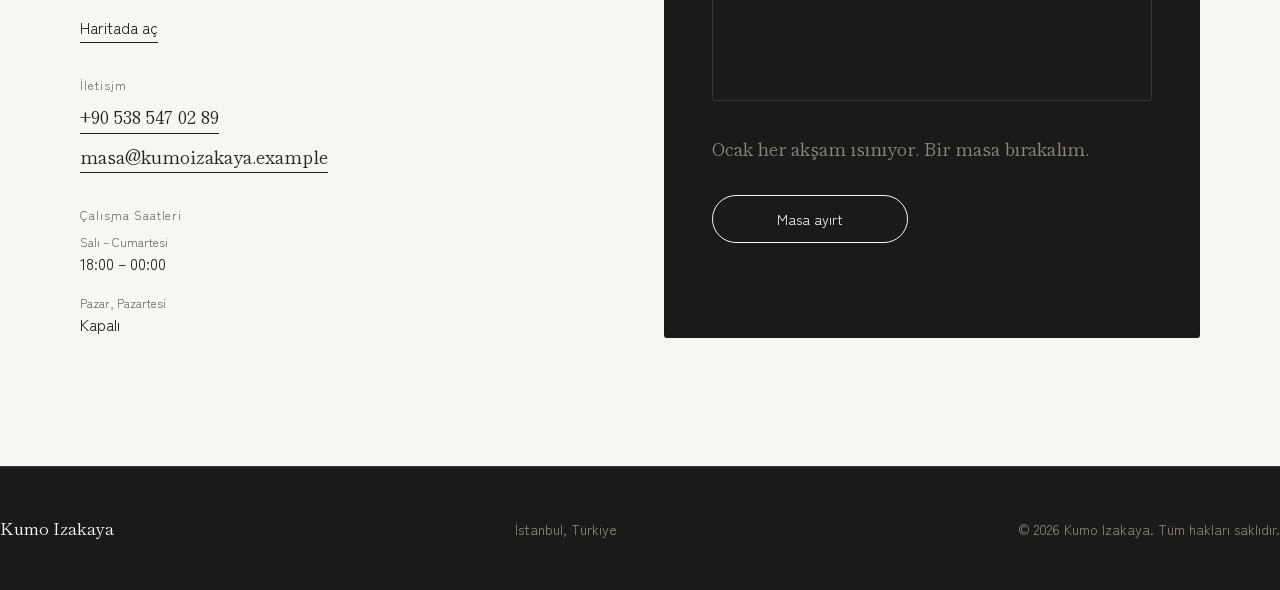
==== commit 96252e0a: "Chatbot: Kumo Asistan (Claude Haiku 4.5), personele devir ve panel sekmesi - chat Edge Function: bil" ====
--- a/index.html
+++ b/index.html
@@ -46,6 +46,7 @@
 <link rel="stylesheet" href="css/base.css">
 <link rel="stylesheet" href="css/layout.css">
 <link rel="stylesheet" href="css/components.css">
+<link rel="stylesheet" href="css/chat.css">
 
 <!-- Yapısal veri (JSON-LD). Yorum/derecelendirme şeması eklenmedi: sitede
      yorum bölümü yok. Placeholder içerik: telefon, e-posta, adres ve fiyatlar
@@ -60,7 +61,7 @@
       "name": "Kumo Izakaya",
       "image": "https://kumoizakaya.com/assets/icons/og-image.jpg",
       "url": "https://kumoizakaya.com/",
-      "telephone": "+90-212-000-00-00",
+      "telephone": "+90-538-547-02-89",
       "email": "masa@kumoizakaya.example",
       "servesCuisine": ["Japanese", "Izakaya", "Omakase"],
       "priceRange": "₺₺₺",
@@ -442,7 +443,7 @@
         <div class="reserve__block">
           <span class="reserve__label" data-i18n="reserve-contact-label">İletişim</span>
           <p class="reserve__value">
-            <a class="text-link" href="tel:+902120000000">+90 212 000 00 00</a><br>
+            <a class="text-link" href="tel:+905385470289">+90 538 547 02 89</a><br>
             <a class="text-link" href="mailto:masa@kumoizakaya.example" style="margin-top:var(--sp-2);display:inline-block">masa@kumoizakaya.example</a>
           </p>
         </div>
@@ -574,10 +575,42 @@
   <span data-i18n="footer-copyright">© 2026 Kumo Izakaya. Tüm hakları saklıdır.</span>
 </footer>
 
+<div class="chat" id="chat">
+  <button class="chat__fab" type="button" aria-expanded="false" aria-controls="chat-panel" aria-label="Soru sor">
+    <svg viewBox="0 0 24 24" fill="none" stroke="currentColor" stroke-width="1.6" stroke-linecap="round" stroke-linejoin="round" aria-hidden="true"><path d="M21 12a8 8 0 0 1-11.6 7.1L4 20l1-4.6A8 8 0 1 1 21 12Z"/></svg>
+  </button>
+  <section class="chat__panel" id="chat-panel" role="dialog" aria-label="Kumo Asistan" hidden>
+    <header class="chat__head">
+      <h2 class="chat__title">Kumo Asistan<span class="chat__status"></span></h2>
+      <button class="chat__close" type="button" aria-label="Kapat">
+        <svg viewBox="0 0 24 24" fill="none" stroke="currentColor" stroke-width="1.8" stroke-linecap="round" aria-hidden="true"><path d="M5 5l14 14M19 5L5 19"/></svg>
+      </button>
+    </header>
+    <div class="chat__log" role="log" aria-live="off"></div>
+    <div class="chat__consent" hidden>
+      <label><input type="checkbox" id="chat-consent"><span><span data-chat-i18n="chat-consent">Mesajlarım personele iletilsin ve 24 saat saklansın.</span> <a href="kvkk.html" target="_blank" rel="noopener" data-chat-i18n="chat-consent-link">Aydınlatma metni</a></span></label>
+      <div class="chat__consent-row">
+        <button type="button" class="chat__consent-go" data-chat-i18n="chat-consent-go">Personele bağlan</button>
+        <button type="button" class="chat__consent-cancel" data-chat-i18n="chat-consent-cancel">Vazgeç</button>
+      </div>
+    </div>
+    <div class="chat__foot">
+      <button class="chat__handoff-link" type="button" data-chat-i18n="chat-handoff-link">Personelle konuşmak istiyorum</button>
+      <form class="chat__form">
+        <textarea class="chat__input" rows="1" maxlength="1000"></textarea>
+        <button class="chat__send" type="submit" aria-label="Gönder">
+          <svg viewBox="0 0 24 24" fill="none" stroke="currentColor" stroke-width="1.8" stroke-linecap="round" stroke-linejoin="round" aria-hidden="true"><path d="M5 12h14M13 6l6 6-6 6"/></svg>
+        </button>
+      </form>
+    </div>
+    <div class="chat__live" aria-live="polite"></div>
+  </section>
+</div>
 <script src="js/hero-video.js" defer></script>
 <script src="js/config.js" defer></script>
 <script src="js/i18n.js" defer></script>
 <script src="js/main.js" defer></script>
 <script src="js/reserve.js" defer></script>
+<script src="js/chat.js" defer></script>
 </body>
 </html>
--- a/css/chat.css
+++ b/css/chat.css
@@ -0,0 +1,93 @@
+/* ==========================================================================
+   KUMO IZAKAYA — chatbot. Renkler/aralıklar css/tokens.css'ten.
+   ========================================================================== */
+.chat{ position: fixed; right: var(--sp-5); bottom: var(--sp-5); z-index: 90; font-family: var(--font-body); }
+.chat[hidden]{ display: none; }
+
+.chat__fab{
+  display: grid; place-items: center; width: 3.5rem; height: 3.5rem; border-radius: 50%;
+  background: var(--sumi); color: var(--washi); border: 1px solid var(--kin-dim);
+  box-shadow: 0 6px 24px rgba(18,17,16,.35); cursor: pointer;
+  transition: transform .2s ease, border-color .2s ease;
+}
+.chat__fab:hover{ transform: translateY(-2px); border-color: var(--kin); }
+.chat__fab:focus-visible, .chat__close:focus-visible, .chat__send:focus-visible,
+.chat__action:focus-visible, .chat__handoff-link:focus-visible, .chat__input:focus-visible,
+.chat__consent button:focus-visible{ outline: 2px solid var(--kin); outline-offset: 2px; }
+.chat__fab svg{ width: 1.5rem; height: 1.5rem; }
+.chat.is-open .chat__fab{ display: none; }
+
+.chat__panel{
+  position: absolute; right: 0; bottom: 0; display: flex; flex-direction: column;
+  width: min(23.5rem, calc(100vw - 2 * var(--sp-5))); height: min(34rem, calc(100vh - 2 * var(--sp-5)));
+  background: var(--washi); color: var(--sumi-text); border: 1px solid var(--rule-light);
+  border-radius: 10px; overflow: hidden; box-shadow: 0 16px 48px rgba(18,17,16,.35);
+}
+.chat__panel[hidden]{ display: none; }
+
+.chat__head{
+  display: flex; align-items: center; justify-content: space-between; gap: var(--sp-3);
+  padding: var(--sp-3) var(--sp-4); background: var(--sumi); color: var(--washi);
+}
+.chat__title{ font-family: var(--font-display); font-size: 1.05rem; letter-spacing: .04em; margin: 0; }
+.chat__status{ display: block; font-family: var(--font-body); font-size: var(--step-label); color: var(--ash); letter-spacing: 0; }
+.chat.is-handoff .chat__status{ color: var(--kin); }
+.chat__close{ background: none; border: 0; color: var(--washi); cursor: pointer; padding: var(--sp-2); line-height: 0; }
+.chat__close svg{ width: 1.1rem; height: 1.1rem; }
+
+.chat__log{ flex: 1; overflow-y: auto; padding: var(--sp-4); display: flex; flex-direction: column; gap: var(--sp-3); overscroll-behavior: contain; }
+.chat__msg{
+  max-width: 85%; padding: var(--sp-2) var(--sp-3); border-radius: 10px; font-size: var(--step-small);
+  line-height: 1.5; white-space: pre-wrap; overflow-wrap: anywhere;
+}
+.chat__msg--bot, .chat__msg--staff{ align-self: flex-start; background: #fff; border: 1px solid var(--rule-light); border-bottom-left-radius: 2px; }
+.chat__msg--staff{ border-color: var(--kin); }
+.chat__msg--user{ align-self: flex-end; background: var(--sumi); color: var(--washi); border-bottom-right-radius: 2px; }
+.chat__msg.is-typing{ color: var(--ash-on-light); letter-spacing: .2em; }
+.chat__note{ align-self: center; margin: 0; font-size: var(--step-label); color: var(--ash-on-light); text-align: center; }
+.chat__action{
+  align-self: flex-start; padding: var(--sp-2) var(--sp-4); border-radius: 999px; background: none;
+  border: 1px solid var(--sumi); color: var(--sumi); font: inherit; font-size: var(--step-small); cursor: pointer;
+}
+.chat__action:hover{ background: var(--sumi); color: var(--washi); }
+
+.chat__consent{ padding: var(--sp-3) var(--sp-4); background: var(--washi-dim); border-top: 1px solid var(--rule-light); font-size: var(--step-label); }
+.chat__consent[hidden]{ display: none; }
+.chat__consent label{ display: flex; gap: var(--sp-2); align-items: flex-start; line-height: 1.45; }
+.chat__consent input{ margin-top: .15rem; width: 1rem; height: 1rem; flex: none; }
+.chat__consent a{ color: inherit; text-decoration: underline; }
+.chat__consent-row{ display: flex; gap: var(--sp-2); margin-top: var(--sp-3); }
+.chat__consent button{
+  padding: var(--sp-2) var(--sp-4); border-radius: 999px; font: inherit; font-size: var(--step-label); cursor: pointer;
+  border: 1px solid var(--sumi); background: var(--sumi); color: var(--washi);
+}
+.chat__consent button.chat__consent-cancel{ background: none; color: var(--sumi); }
+
+.chat__foot{ border-top: 1px solid var(--rule-light); background: #fff; }
+.chat__handoff-link{
+  display: block; width: 100%; padding: var(--sp-2) var(--sp-4); background: none; border: 0; border-bottom: 1px solid var(--rule-light);
+  font: inherit; font-size: var(--step-label); color: var(--kin-on-light); text-align: left; cursor: pointer; text-decoration: underline;
+}
+.chat__handoff-link[hidden]{ display: none; }
+.chat__form{ display: flex; gap: var(--sp-2); align-items: flex-end; padding: var(--sp-3); }
+.chat__input{
+  flex: 1; min-width: 0; resize: none; max-height: 110px; padding: var(--sp-2) var(--sp-3);
+  border: 1px solid var(--rule-light); border-radius: 6px; background: var(--washi); color: var(--sumi-text);
+  font: inherit; font-size: 1rem; line-height: 1.4;   /* 16px: iOS yakınlaştırmasını önler */
+}
+.chat__send{
+  flex: none; display: grid; place-items: center; width: 2.5rem; height: 2.5rem; border-radius: 50%;
+  background: var(--sumi); color: var(--washi); border: 0; cursor: pointer;
+}
+.chat__send[disabled]{ opacity: .5; cursor: progress; }
+.chat__send svg{ width: 1.1rem; height: 1.1rem; }
+.chat__live{ position: absolute; width: 1px; height: 1px; overflow: hidden; clip: rect(0 0 0 0); }
+
+@media (max-width: 640px){
+  .chat{ right: var(--sp-4); bottom: var(--sp-4); }
+  .chat.is-open{ inset: 0; right: 0; bottom: 0; }
+  .chat__panel{ width: 100%; height: 100dvh; border-radius: 0; border: 0; }
+}
+@media (prefers-reduced-motion: reduce){ .chat__fab{ transition: none; } }
+html.chat-open .chat__fab{ pointer-events: none; }
+@media (max-width: 640px){ html.chat-open{ overflow: hidden; } }
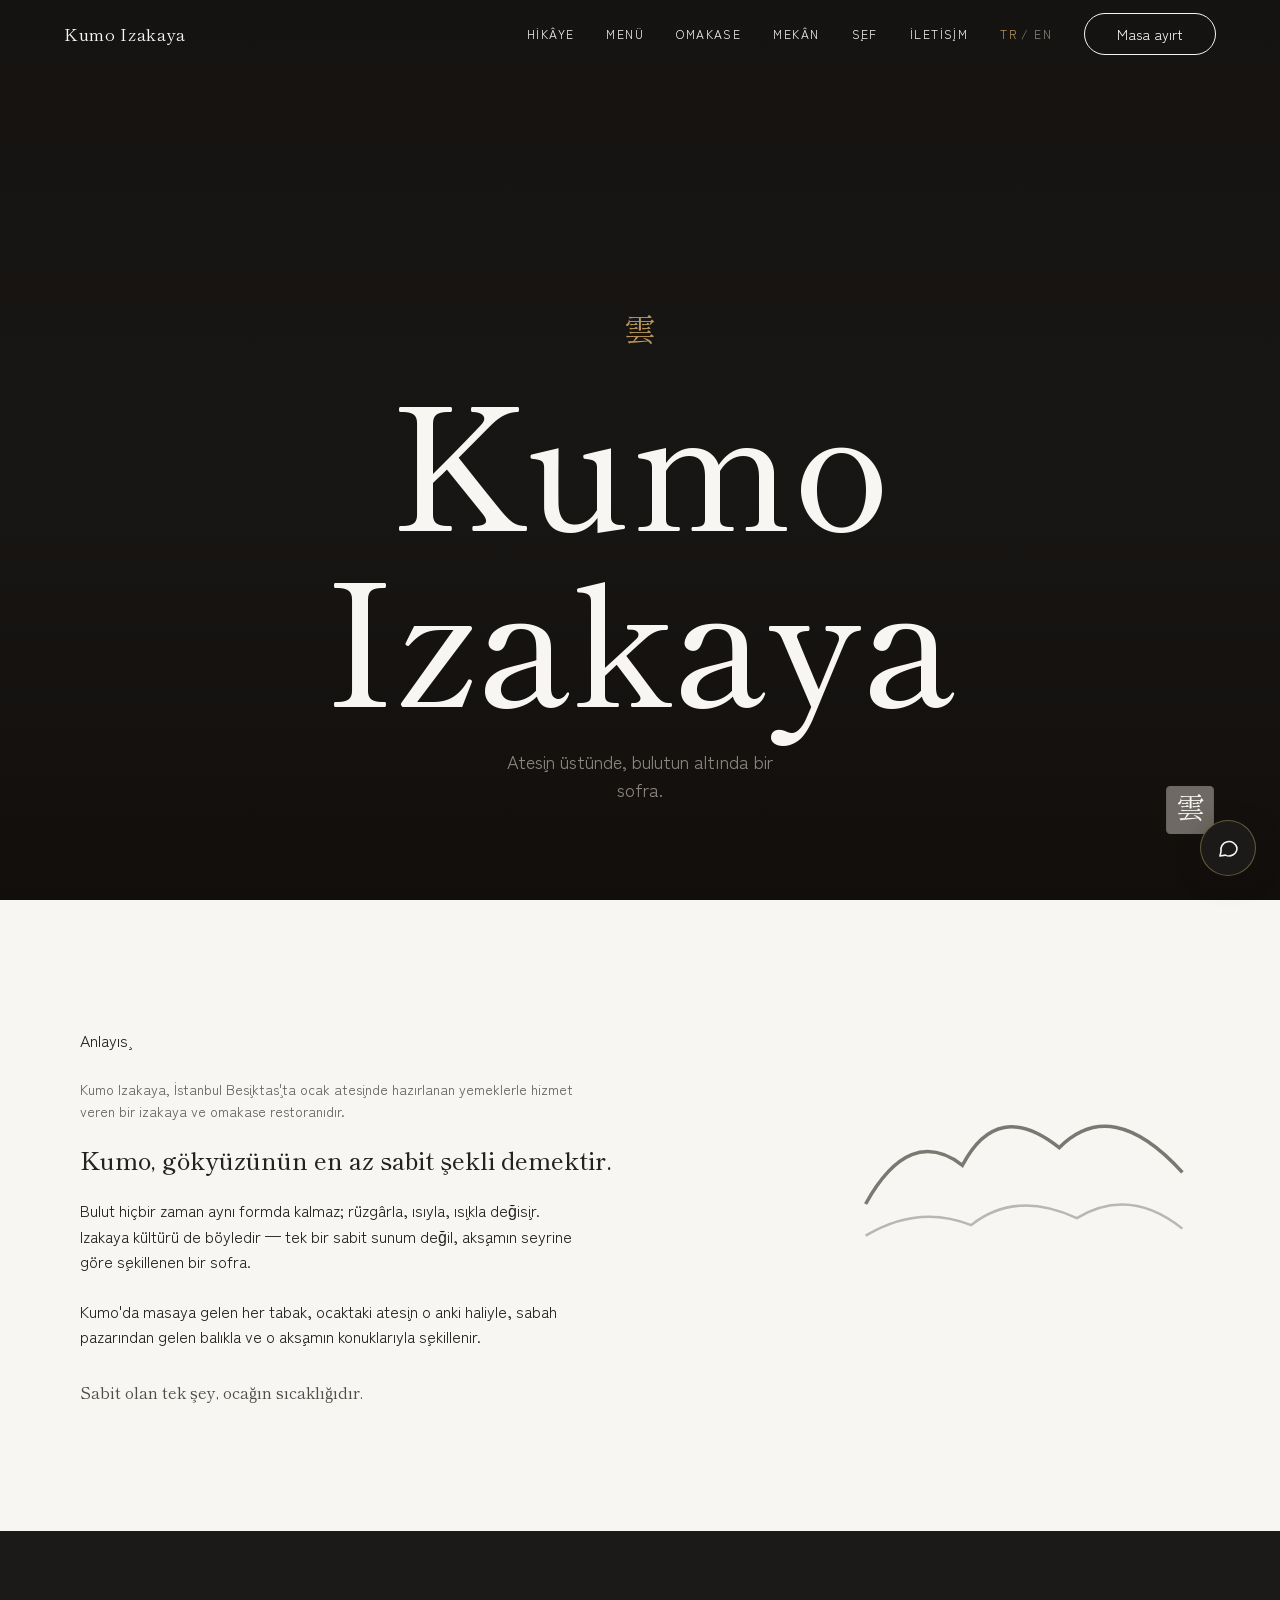
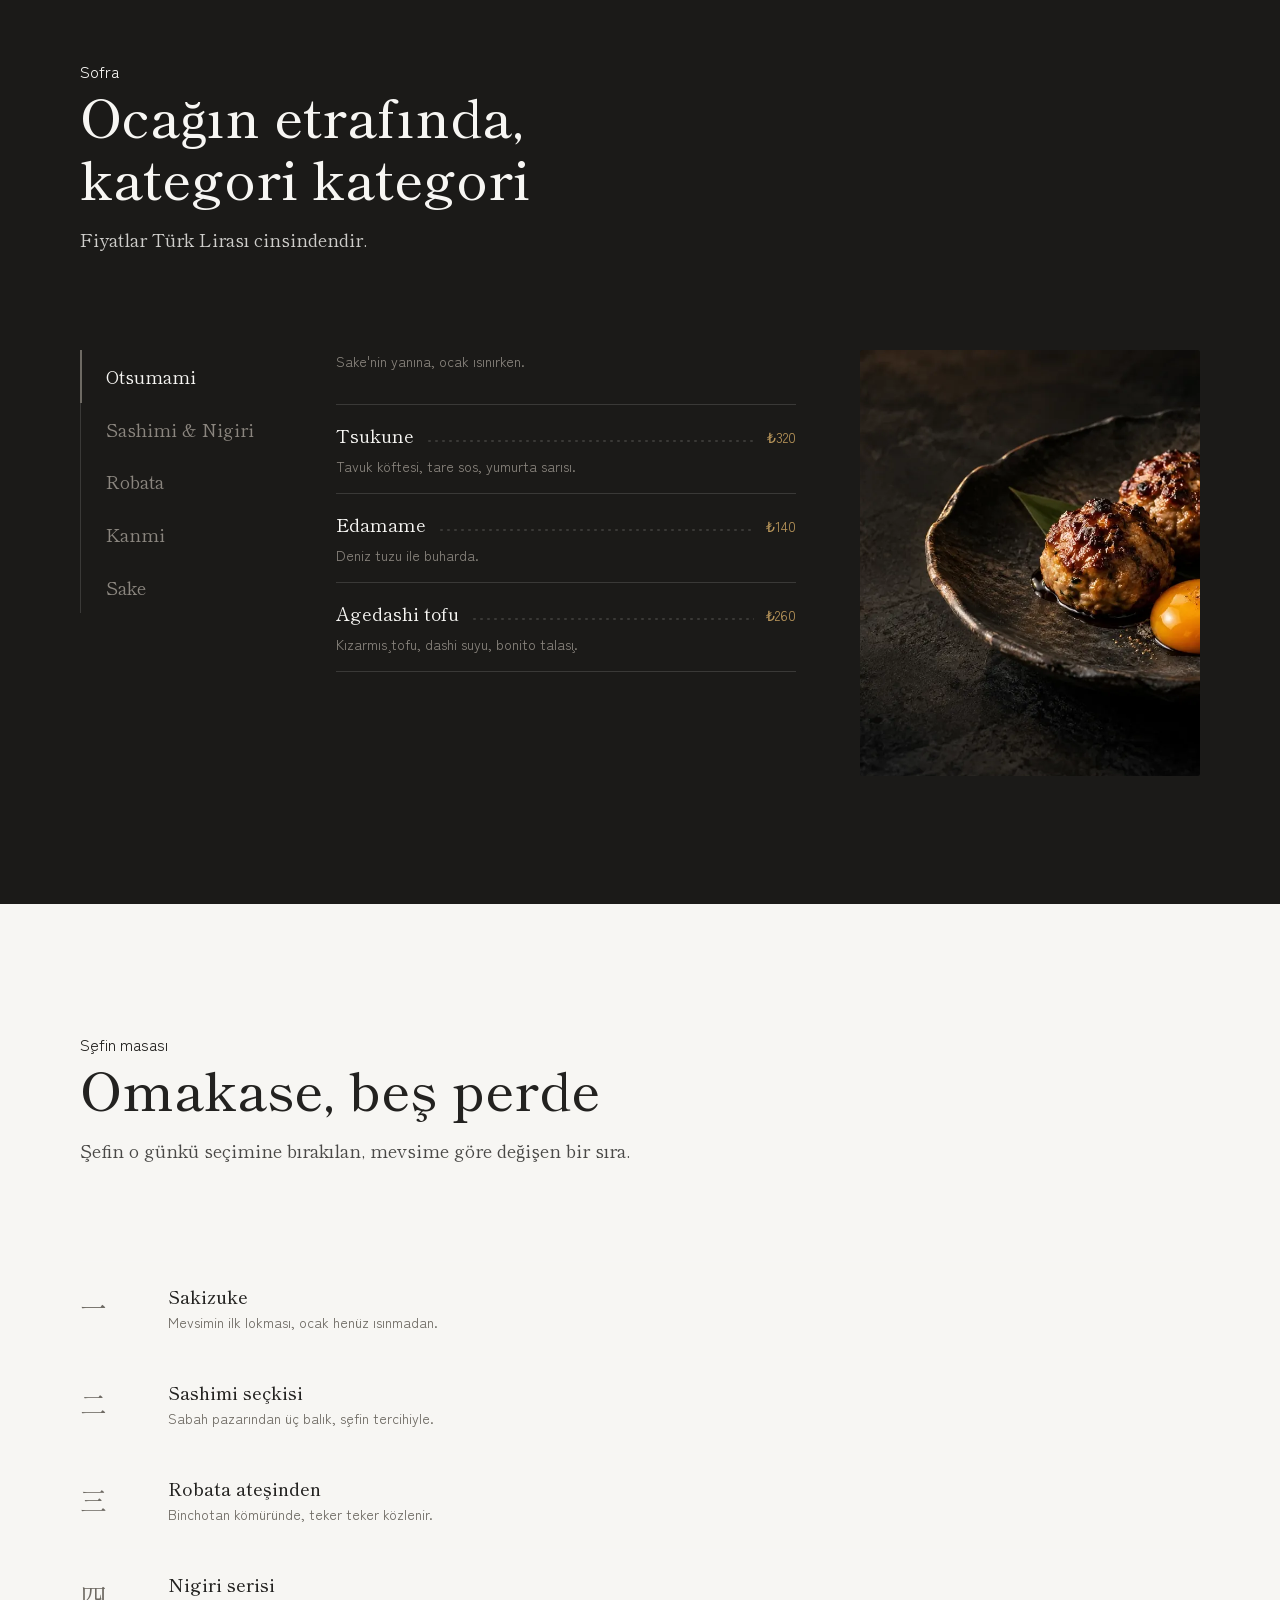
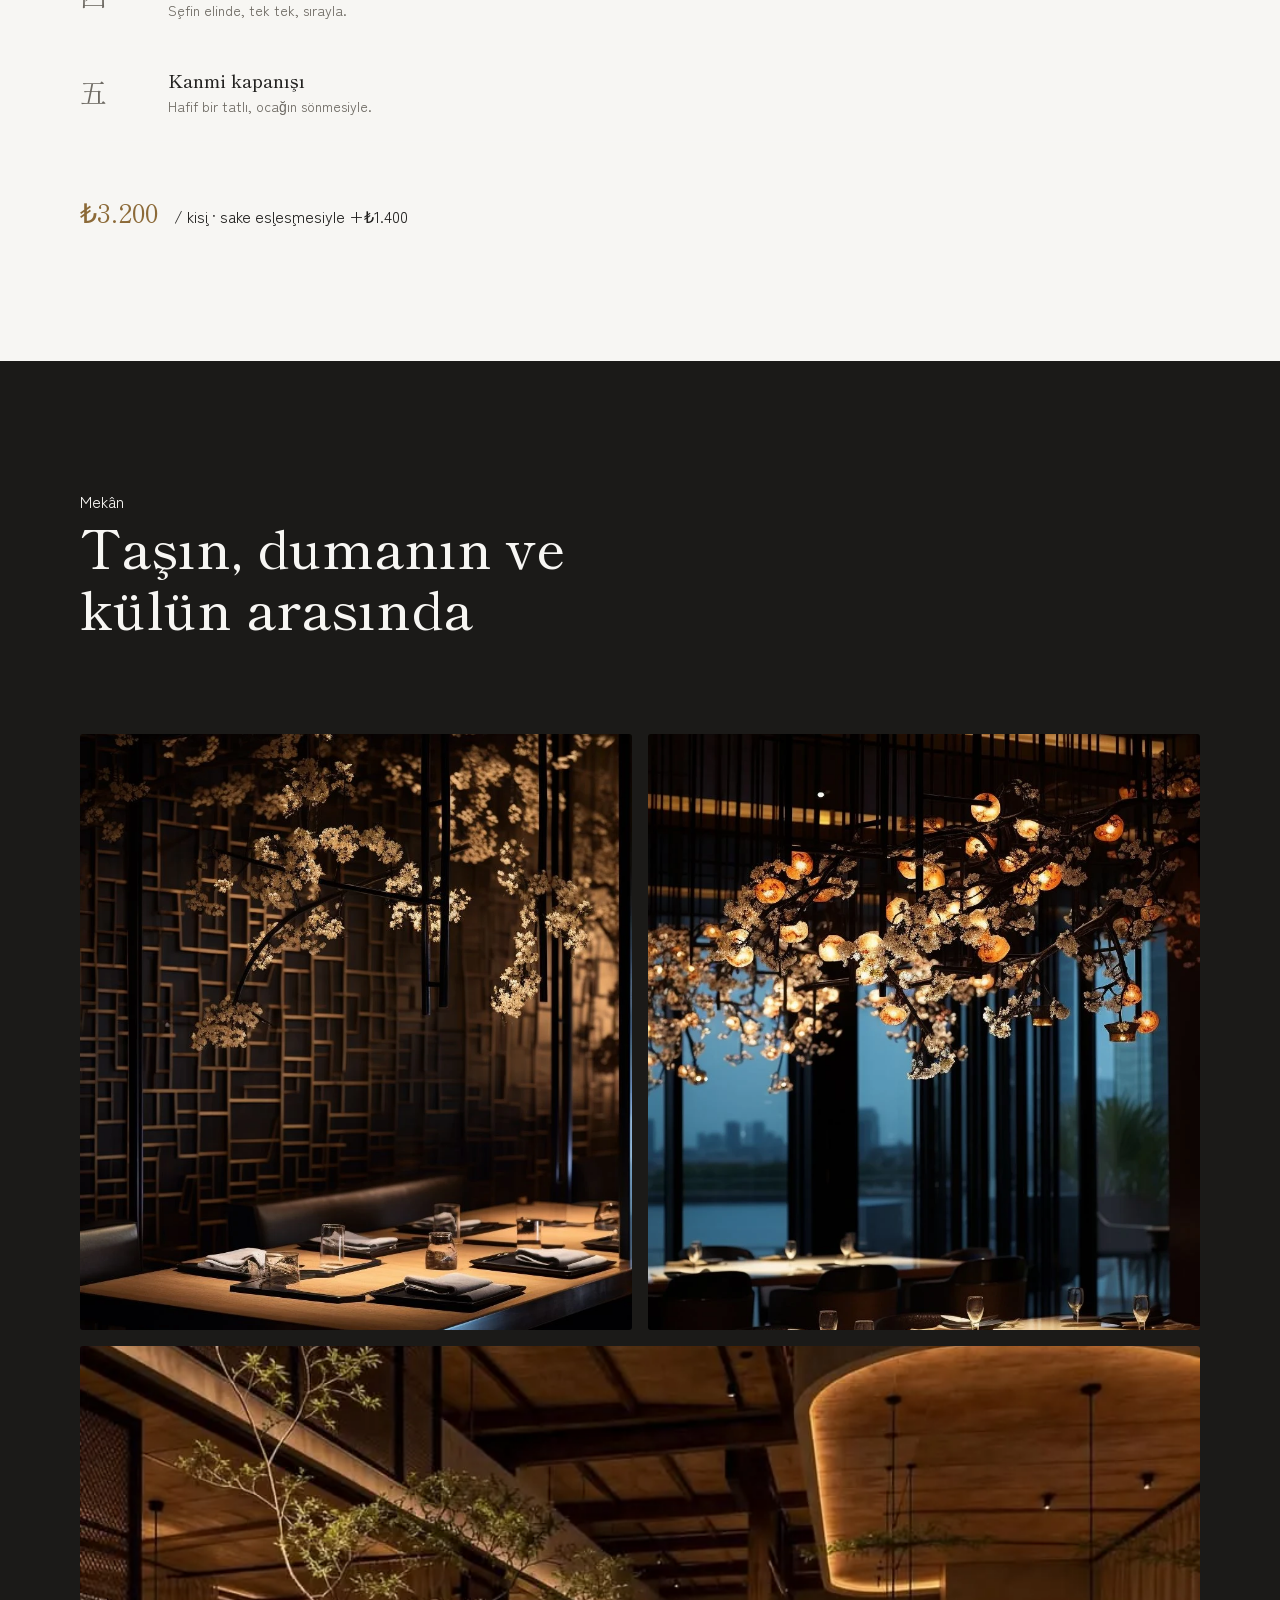
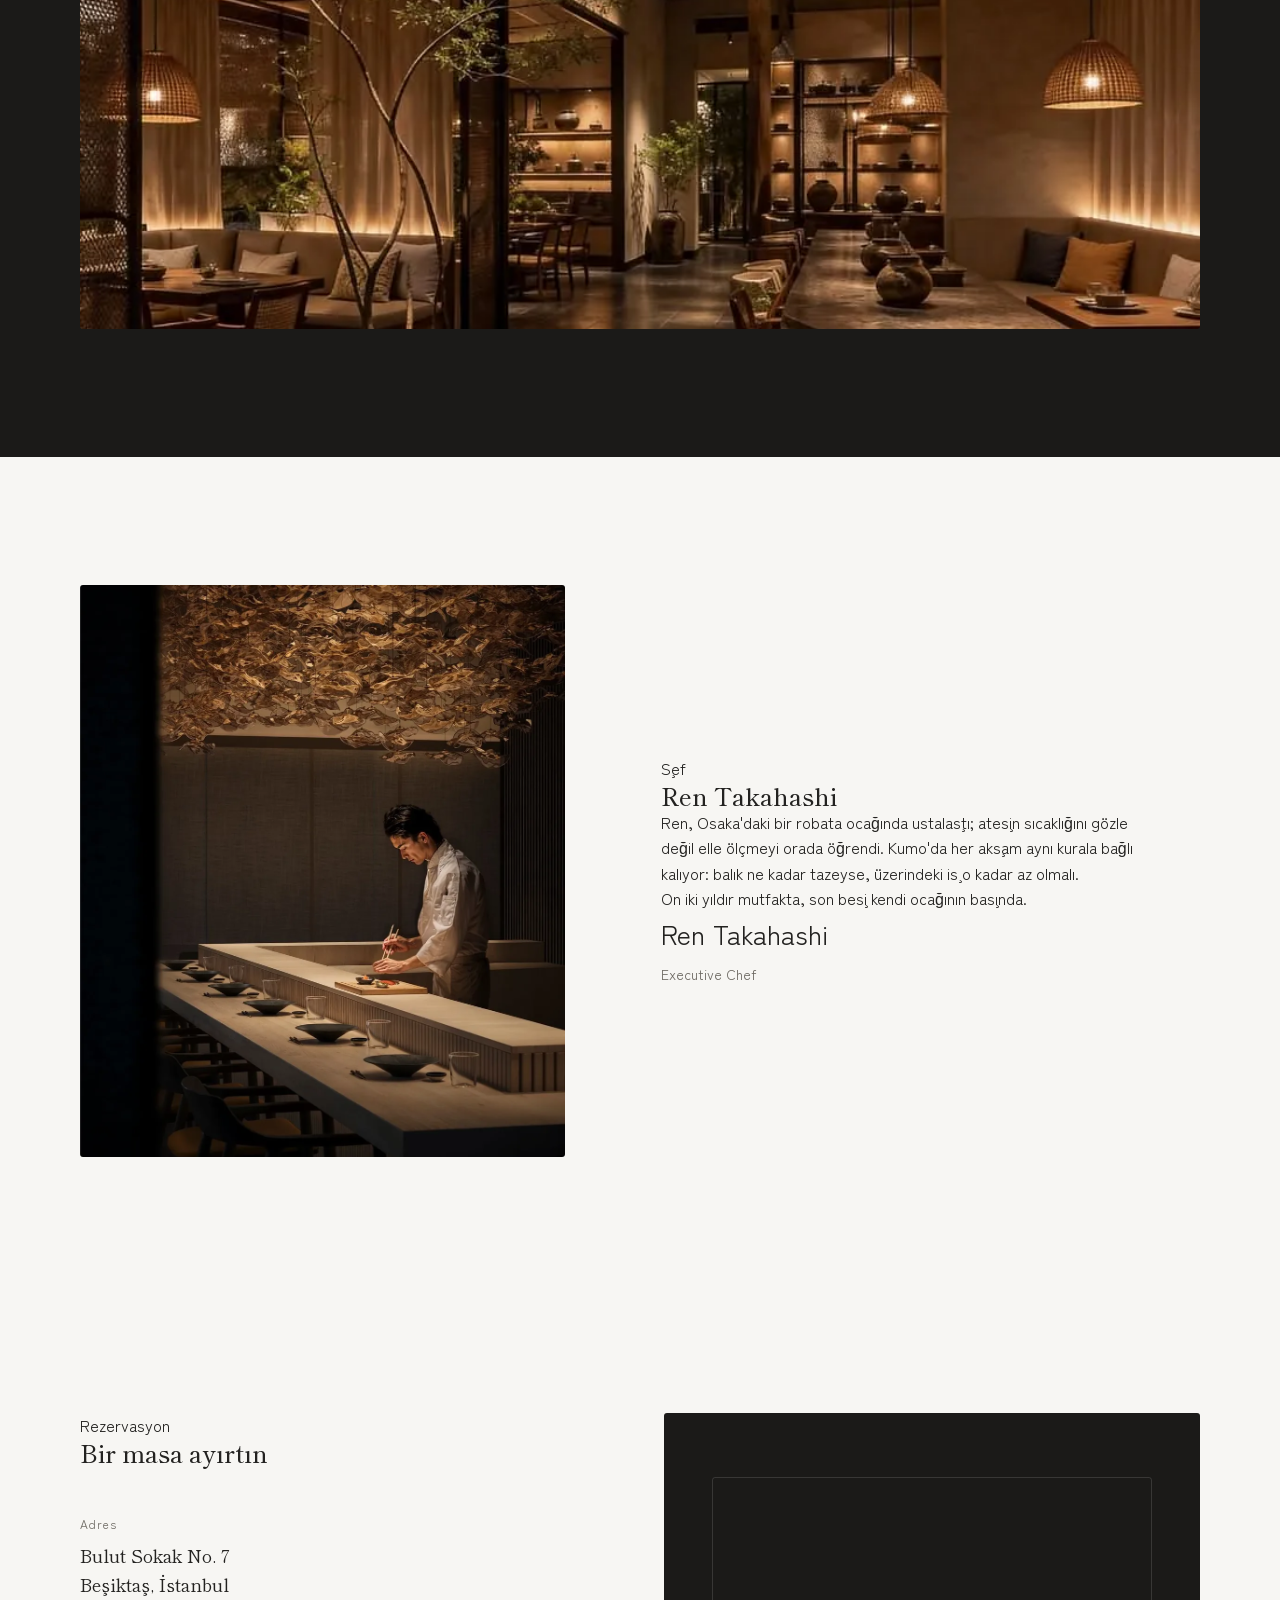
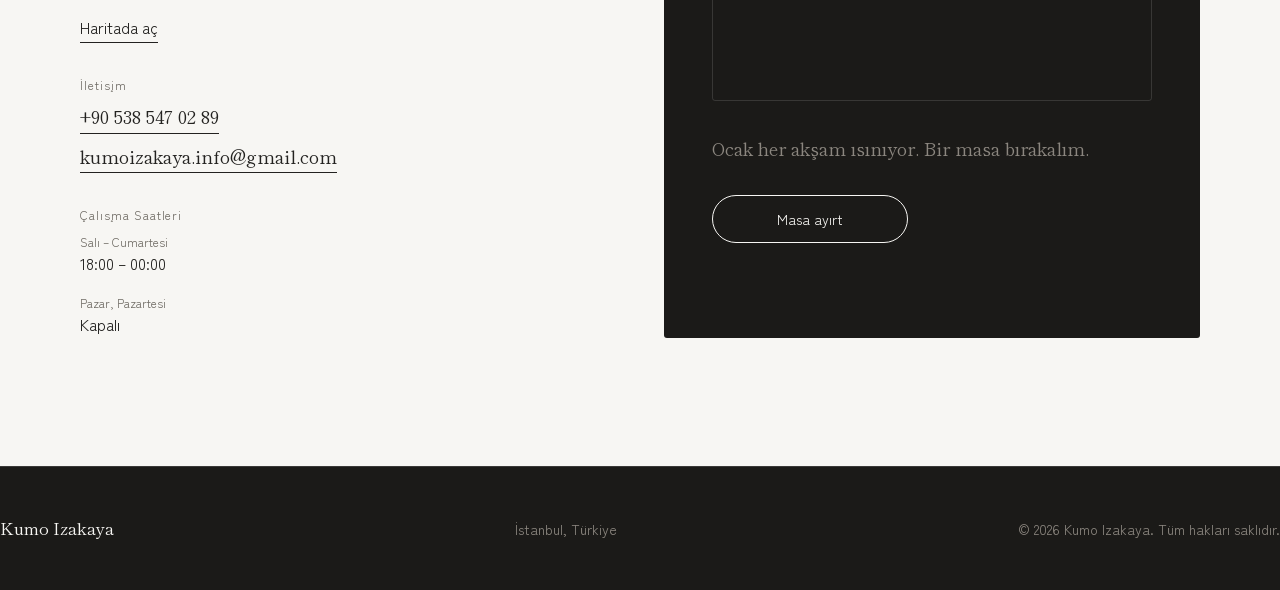
==== commit 67a9faec: "İletişim e-postası güncellendi Co-Authored-By: Claude Sonnet 5.5 <noreply@anthropic.com>" ====
--- a/index.html
+++ b/index.html
@@ -62,7 +62,7 @@
       "image": "https://kumoizakaya.com/assets/icons/og-image.jpg",
       "url": "https://kumoizakaya.com/",
       "telephone": "+90-538-547-02-89",
-      "email": "masa@kumoizakaya.example",
+      "email": "kumoizakaya.info@gmail.com",
       "servesCuisine": ["Japanese", "Izakaya", "Omakase"],
       "priceRange": "₺₺₺",
       "acceptsReservations": true,
@@ -444,7 +444,7 @@
           <span class="reserve__label" data-i18n="reserve-contact-label">İletişim</span>
           <p class="reserve__value">
             <a class="text-link" href="tel:+905385470289">+90 538 547 02 89</a><br>
-            <a class="text-link" href="mailto:masa@kumoizakaya.example" style="margin-top:var(--sp-2);display:inline-block">masa@kumoizakaya.example</a>
+            <a class="text-link" href="mailto:kumoizakaya.info@gmail.com" style="margin-top:var(--sp-2);display:inline-block">kumoizakaya.info@gmail.com</a>
           </p>
         </div>
 
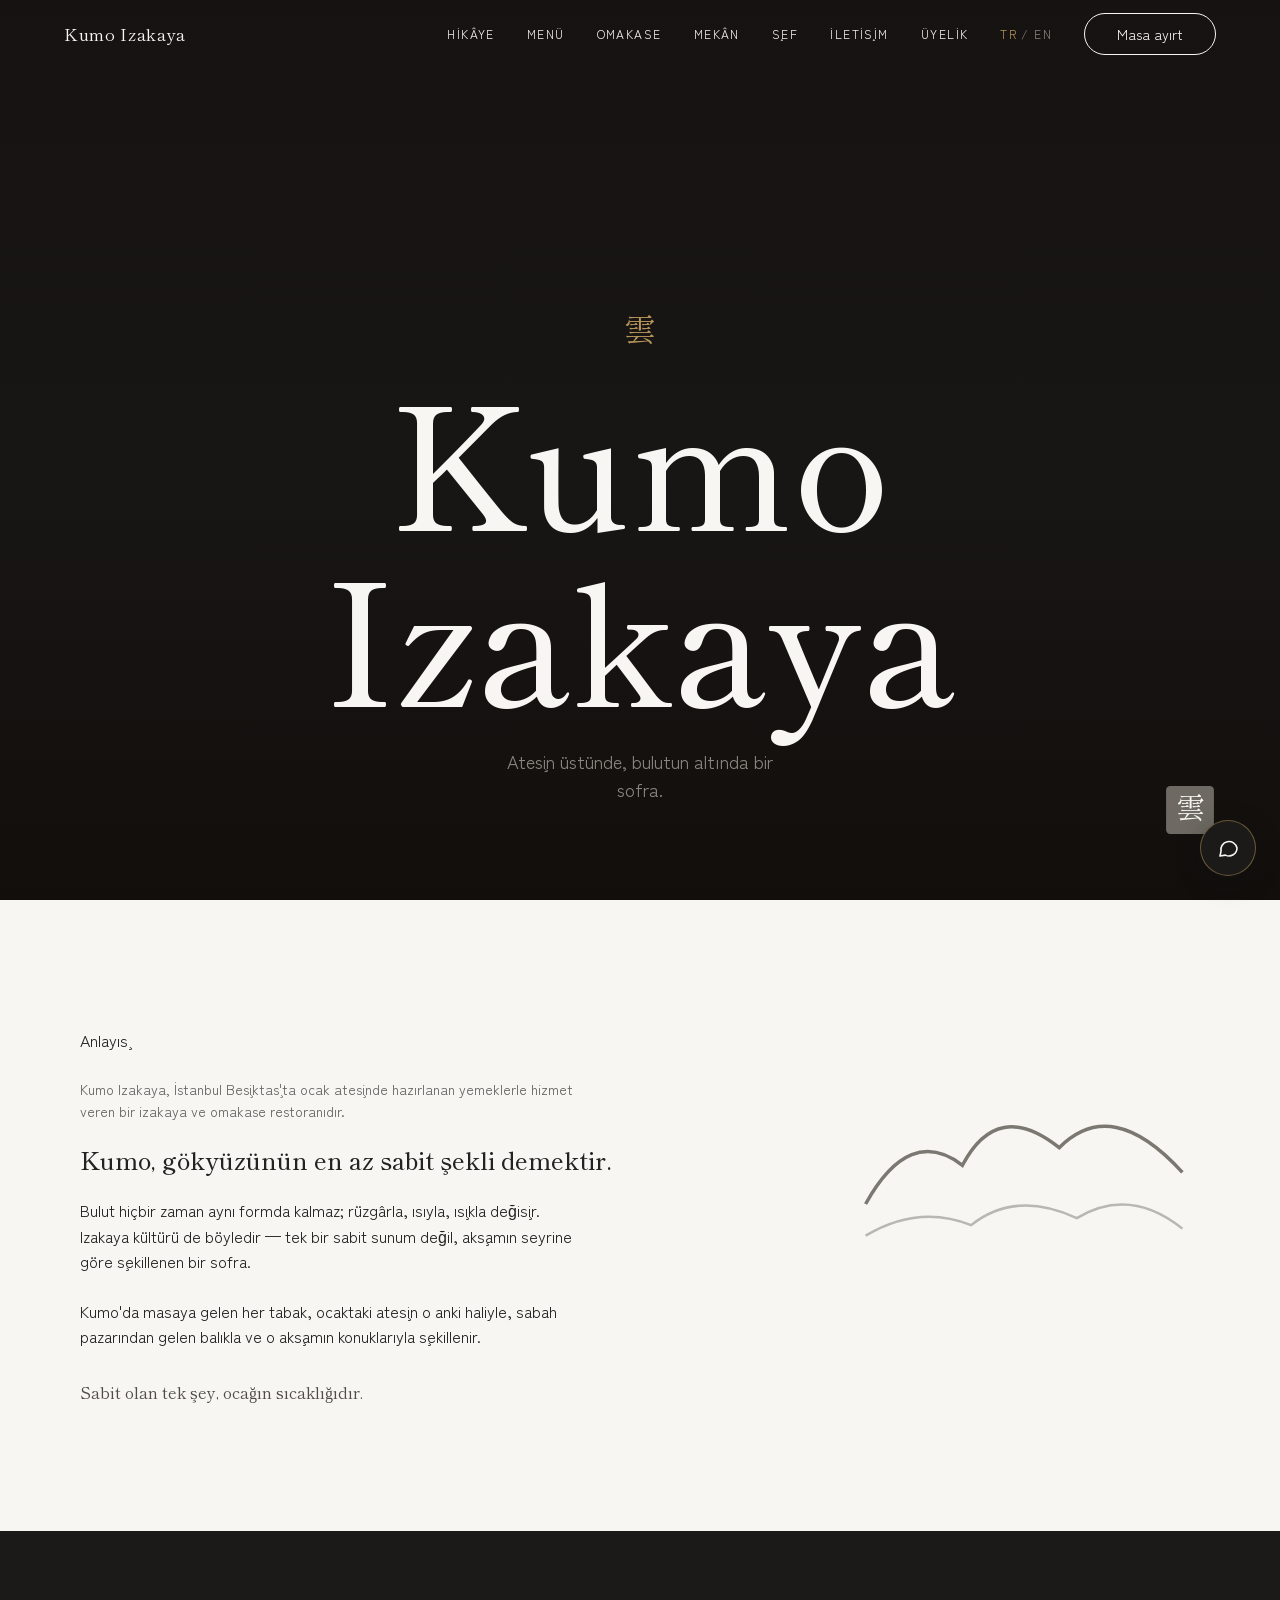
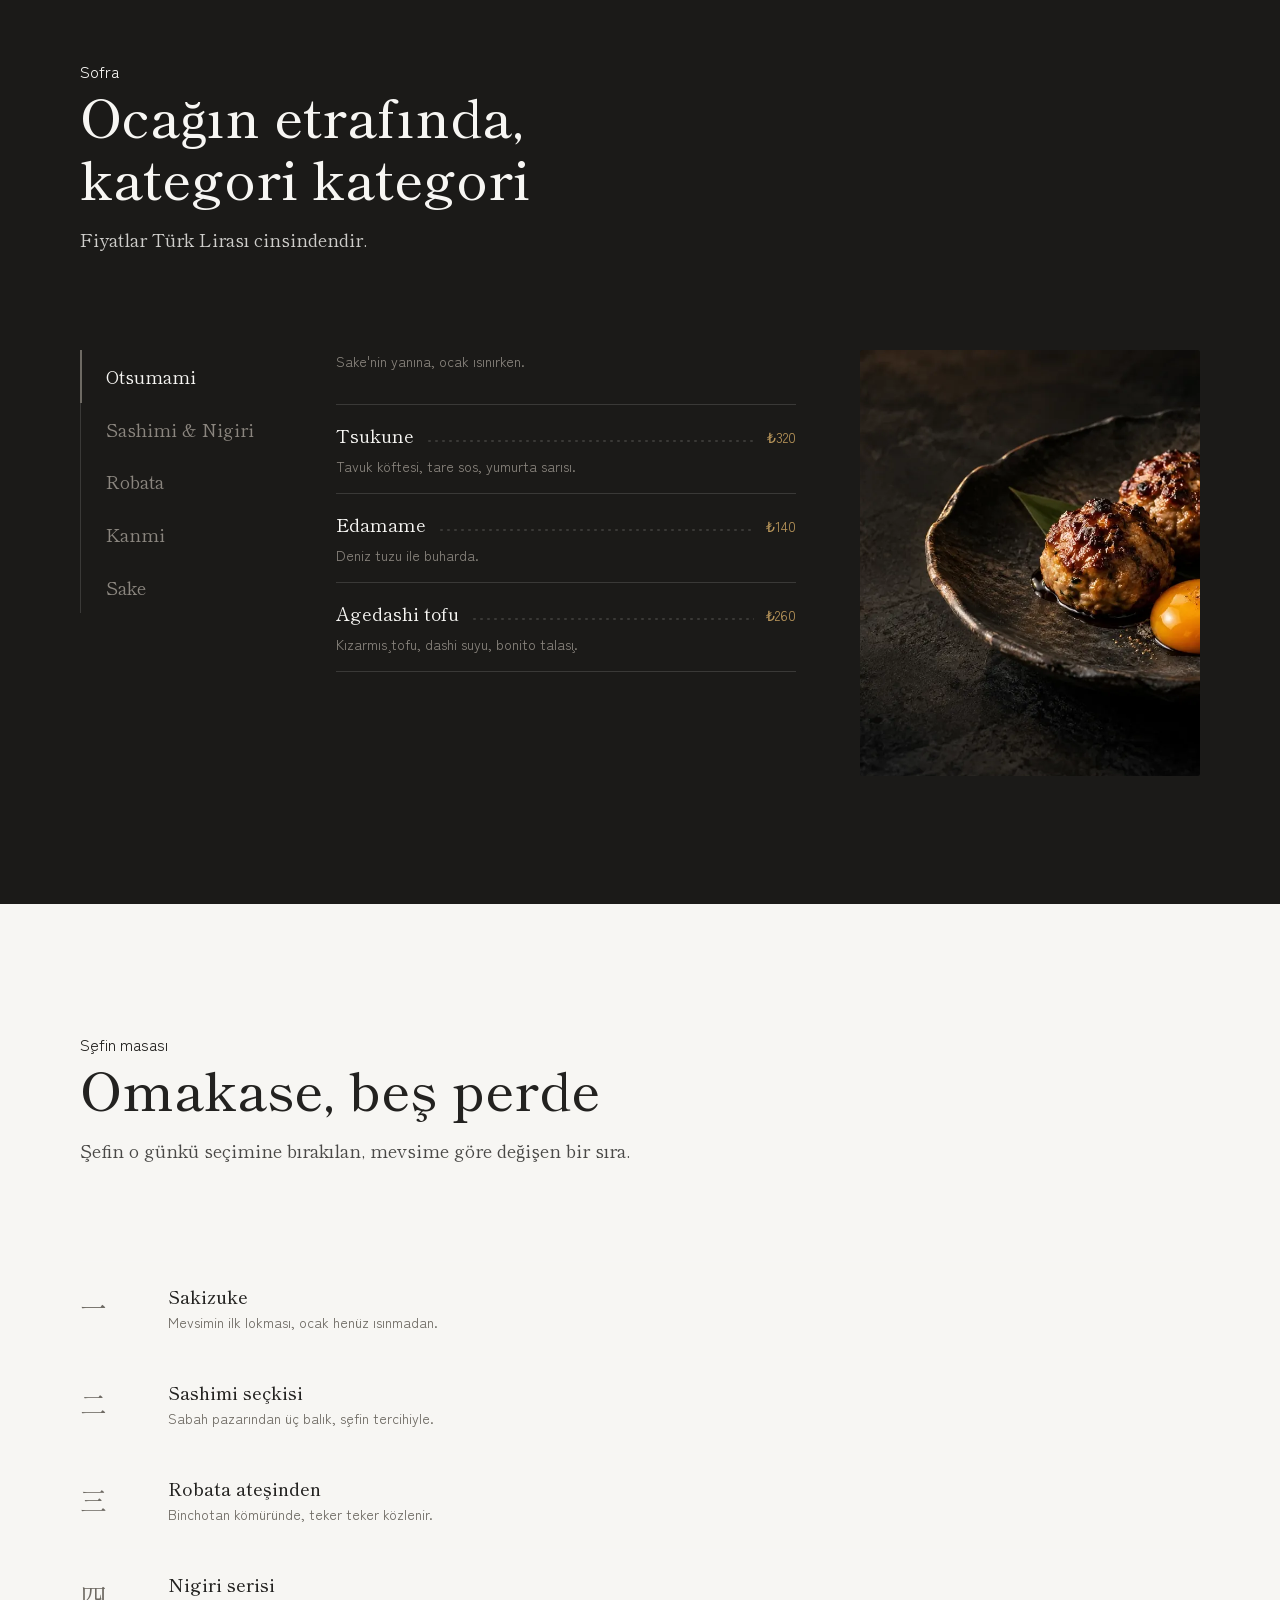
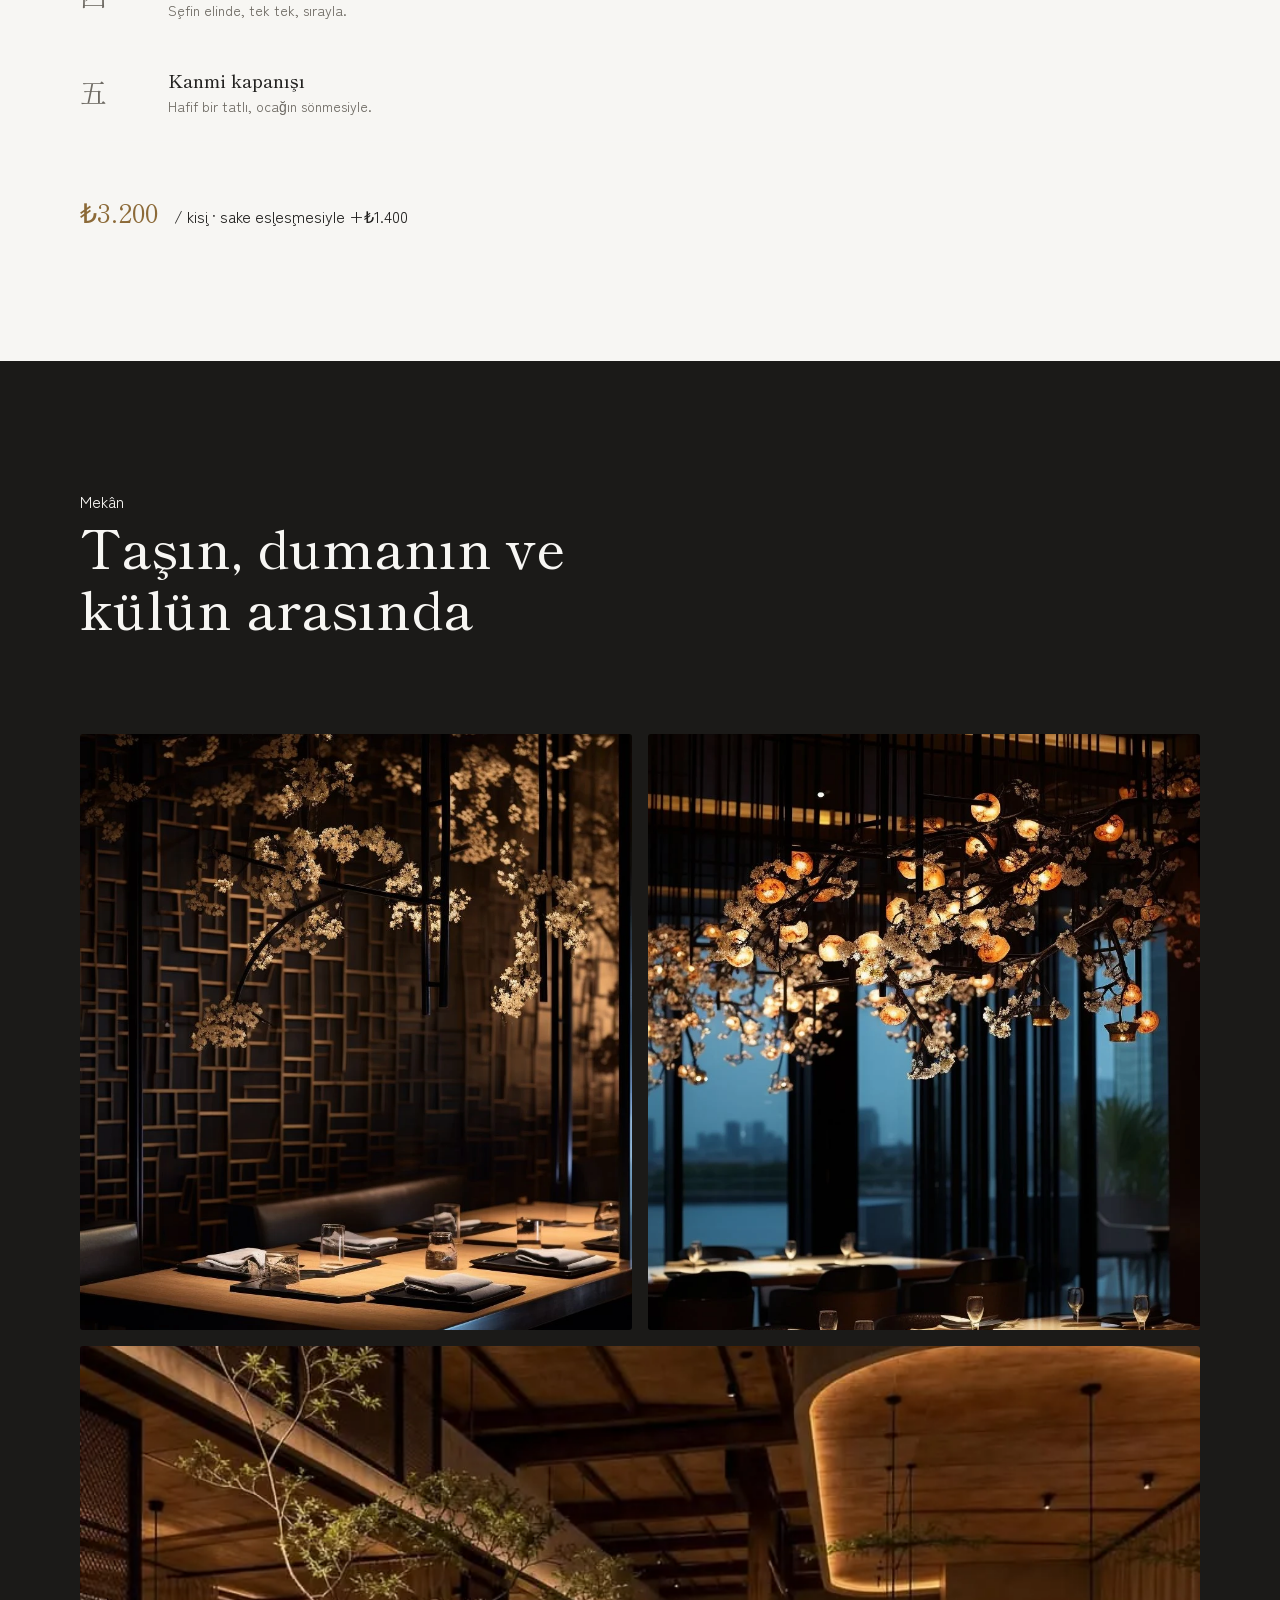
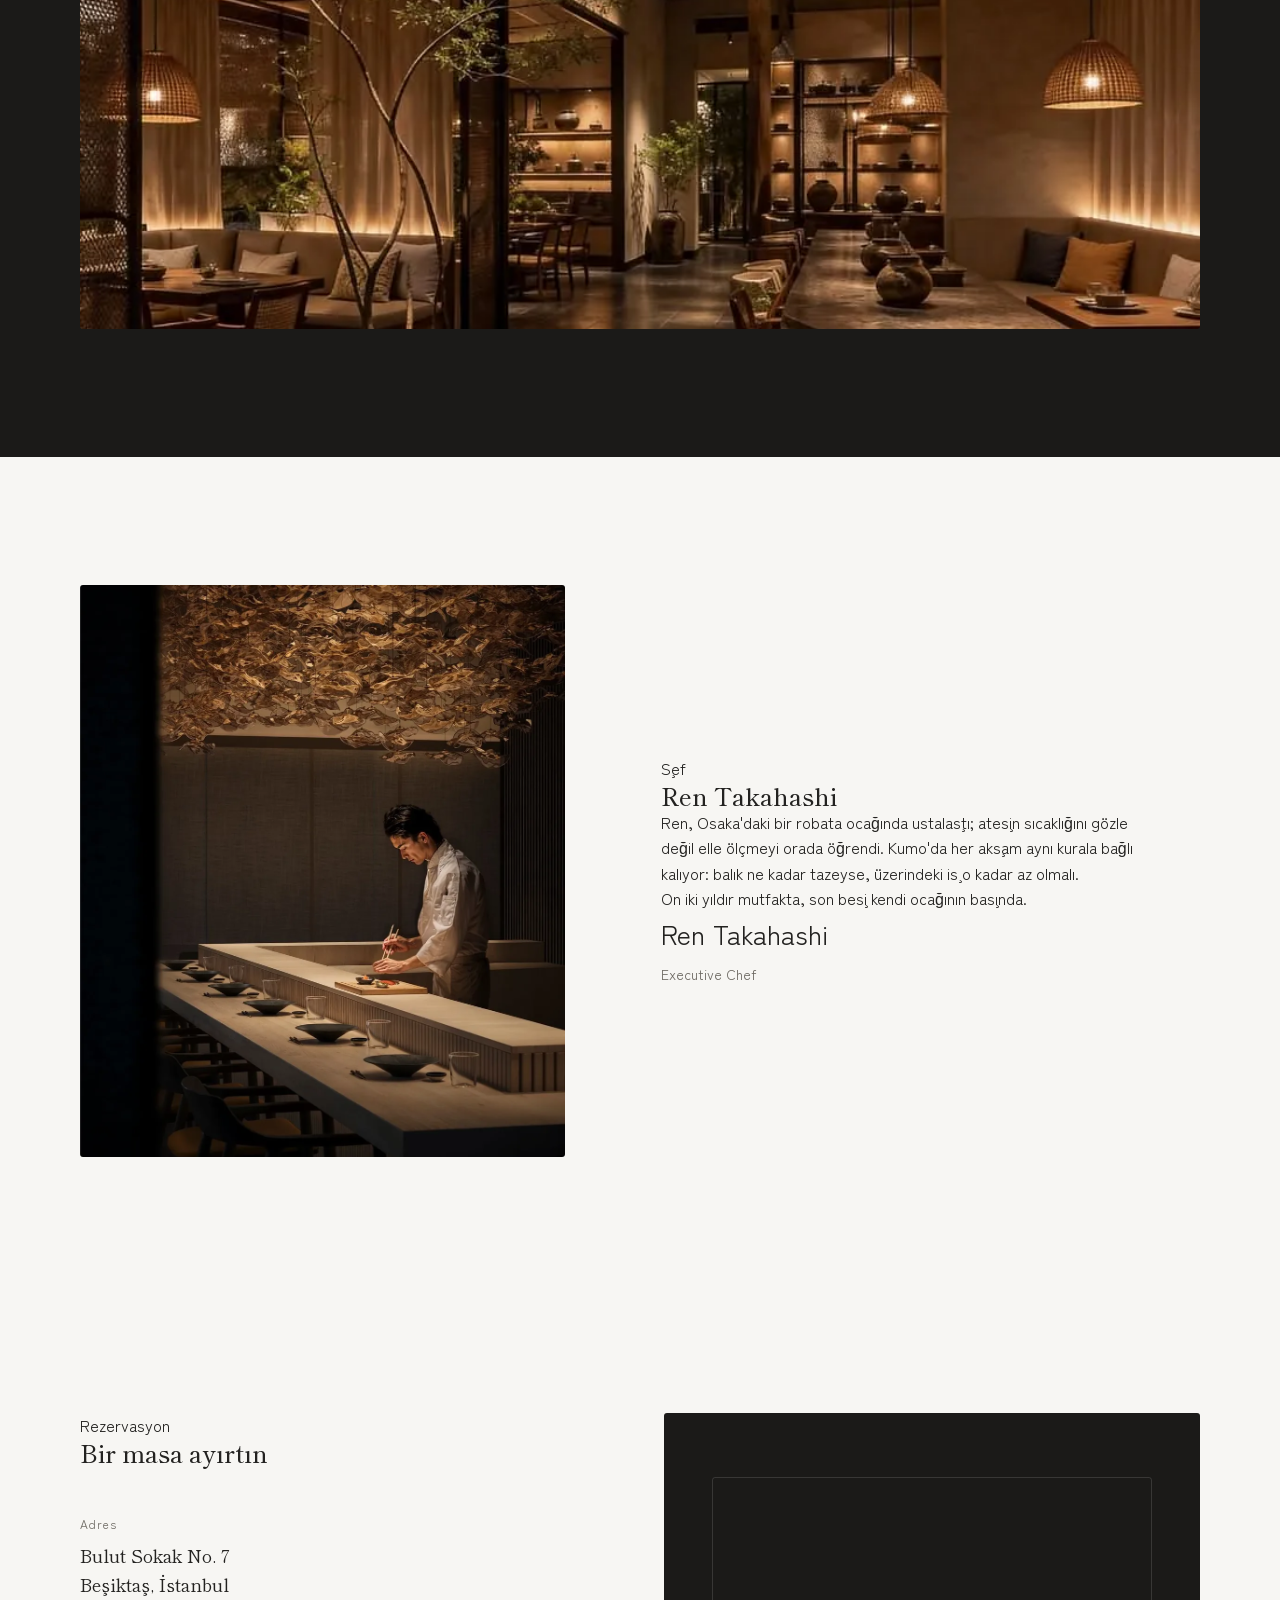
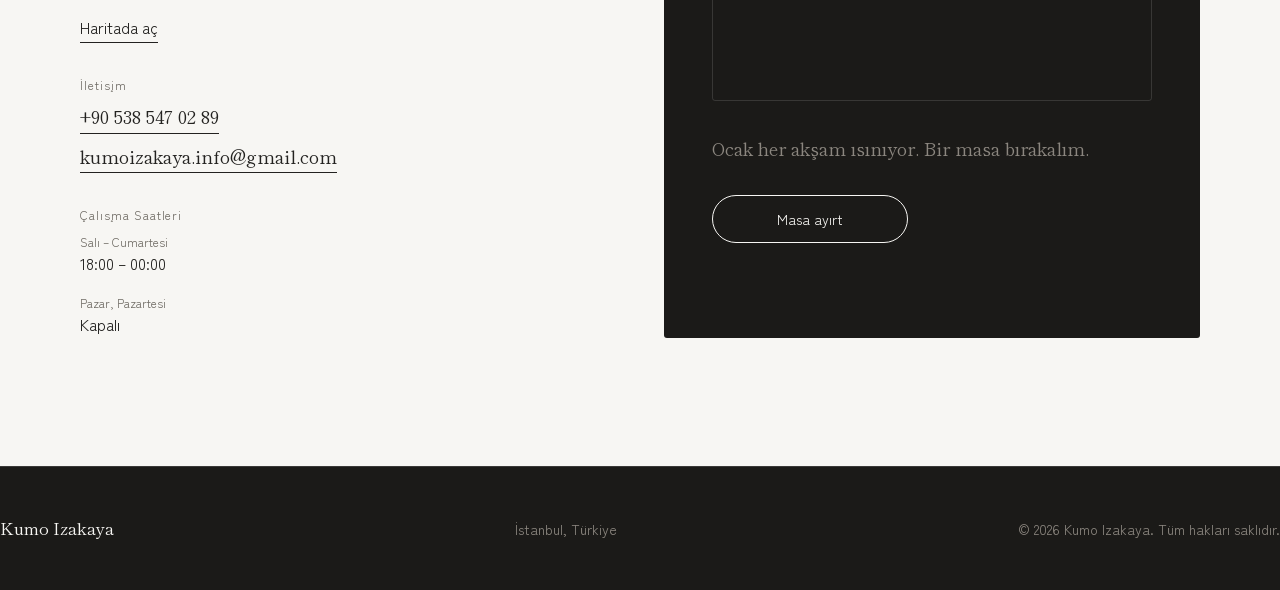
==== commit 2ce0e10a: "Üyelik sistemi: Google girişi, hesap sayfası, sadakat damgası ve üyelere özel akşamlar - hesap.html " ====
--- a/index.html
+++ b/index.html
@@ -174,6 +174,7 @@
     <a class="topbar__link" href="#mekan" data-i18n="nav-venue">Mekân</a>
     <a class="topbar__link" href="#sef" data-i18n="nav-chef">Şef</a>
     <a class="topbar__link" href="#rezervasyon" data-i18n="nav-contact">İletişim</a>
+    <a class="topbar__link" href="hesap.html" id="nav-account" data-i18n="nav-account">Üyelik</a>
     <div class="lang-switch" role="group" aria-label="Dil seçimi">
       <button type="button" data-lang="tr" aria-pressed="true" aria-label="Türkçe">TR</button>
       <span aria-hidden="true">/</span>
@@ -481,6 +482,7 @@
 
     <form class="reserve-form" id="reserve-form" novalidate>
       <h2 id="reserve-dialog-h" data-i18n="reserve-h">Bir masa ayırtın</h2>
+      <p class="reserve-member" id="reserve-member" data-i18n="reserve-member-guest">Üye misiniz? <a class="text-link" href="hesap.html">Giriş yapın</a> — bilgileriniz hazır gelsin, her ziyarette damga kazanın.</p>
 
       <div class="field-row">
         <div class="field" id="field-date">
@@ -564,6 +566,7 @@
       <h2 tabindex="-1" id="reserve-confirm-h" data-i18n="confirm-title">Rezervasyonunuz onaylandı</h2>
       <p style="margin-top:var(--sp-3)"><span data-i18n="confirm-body-1">Masanız ayrıldı:</span> <strong id="reserve-confirm-details"></strong>. <span data-i18n="confirm-body-2">Onay e-postası adresinize gönderildi.</span></p>
       <p class="reserve-confirm__code"><span data-i18n="confirm-code">Rezervasyon kodu</span> <strong id="reserve-confirm-code"></strong></p>
+      <p class="reserve-confirm__note" id="reserve-confirm-member" data-i18n="confirm-member" hidden>Rezervasyon hesabınıza eklendi. <a class="text-link" href="hesap.html">Hesabım</a></p>
       <p class="reserve-confirm__note" data-i18n="confirm-note">Planınız değişirse e-postadaki bağlantıdan iptal edebilirsiniz. E-posta gelmediyse spam klasörüne bakın.</p>
     </div>
   </div>
@@ -610,6 +613,7 @@
 <script src="js/config.js" defer></script>
 <script src="js/i18n.js" defer></script>
 <script src="js/main.js" defer></script>
+<script src="js/auth.js" defer></script>
 <script src="js/reserve.js" defer></script>
 <script src="js/chat.js" defer></script>
 </body>
--- a/css/components.css
+++ b/css/components.css
@@ -455,3 +455,24 @@
   color: var(--kin);
   font-weight: 500;
 }
+
+/* ---------------------------------------------------------------------
+   Üyelik: rezervasyon formundaki üye şeridi (js/reserve.js)
+   --------------------------------------------------------------------- */
+.reserve-member{
+  margin: 0 0 var(--sp-5);
+  padding: var(--sp-3) var(--sp-4);
+  border: 1px solid var(--rule-dark);
+  border-radius: 6px;
+  font-size: var(--step-small);
+  color: var(--ash);
+  line-height: 1.55;
+}
+.reserve-member a{ color: var(--washi); }
+.reserve-member--in{ border-color: var(--kin-dim); color: var(--washi); }
+.reserve-confirm__note[hidden]{ display: none; }
+/* "Üyelik" bağlantısıyla nav kalabalıklaştı: dar masaüstünde aralığı daralt, logo tek satır */
+.topbar__mark{ white-space: nowrap; }
+@media (min-width: 861px) and (max-width: 1140px){
+  .topbar__nav{ gap: var(--sp-4); }
+}
